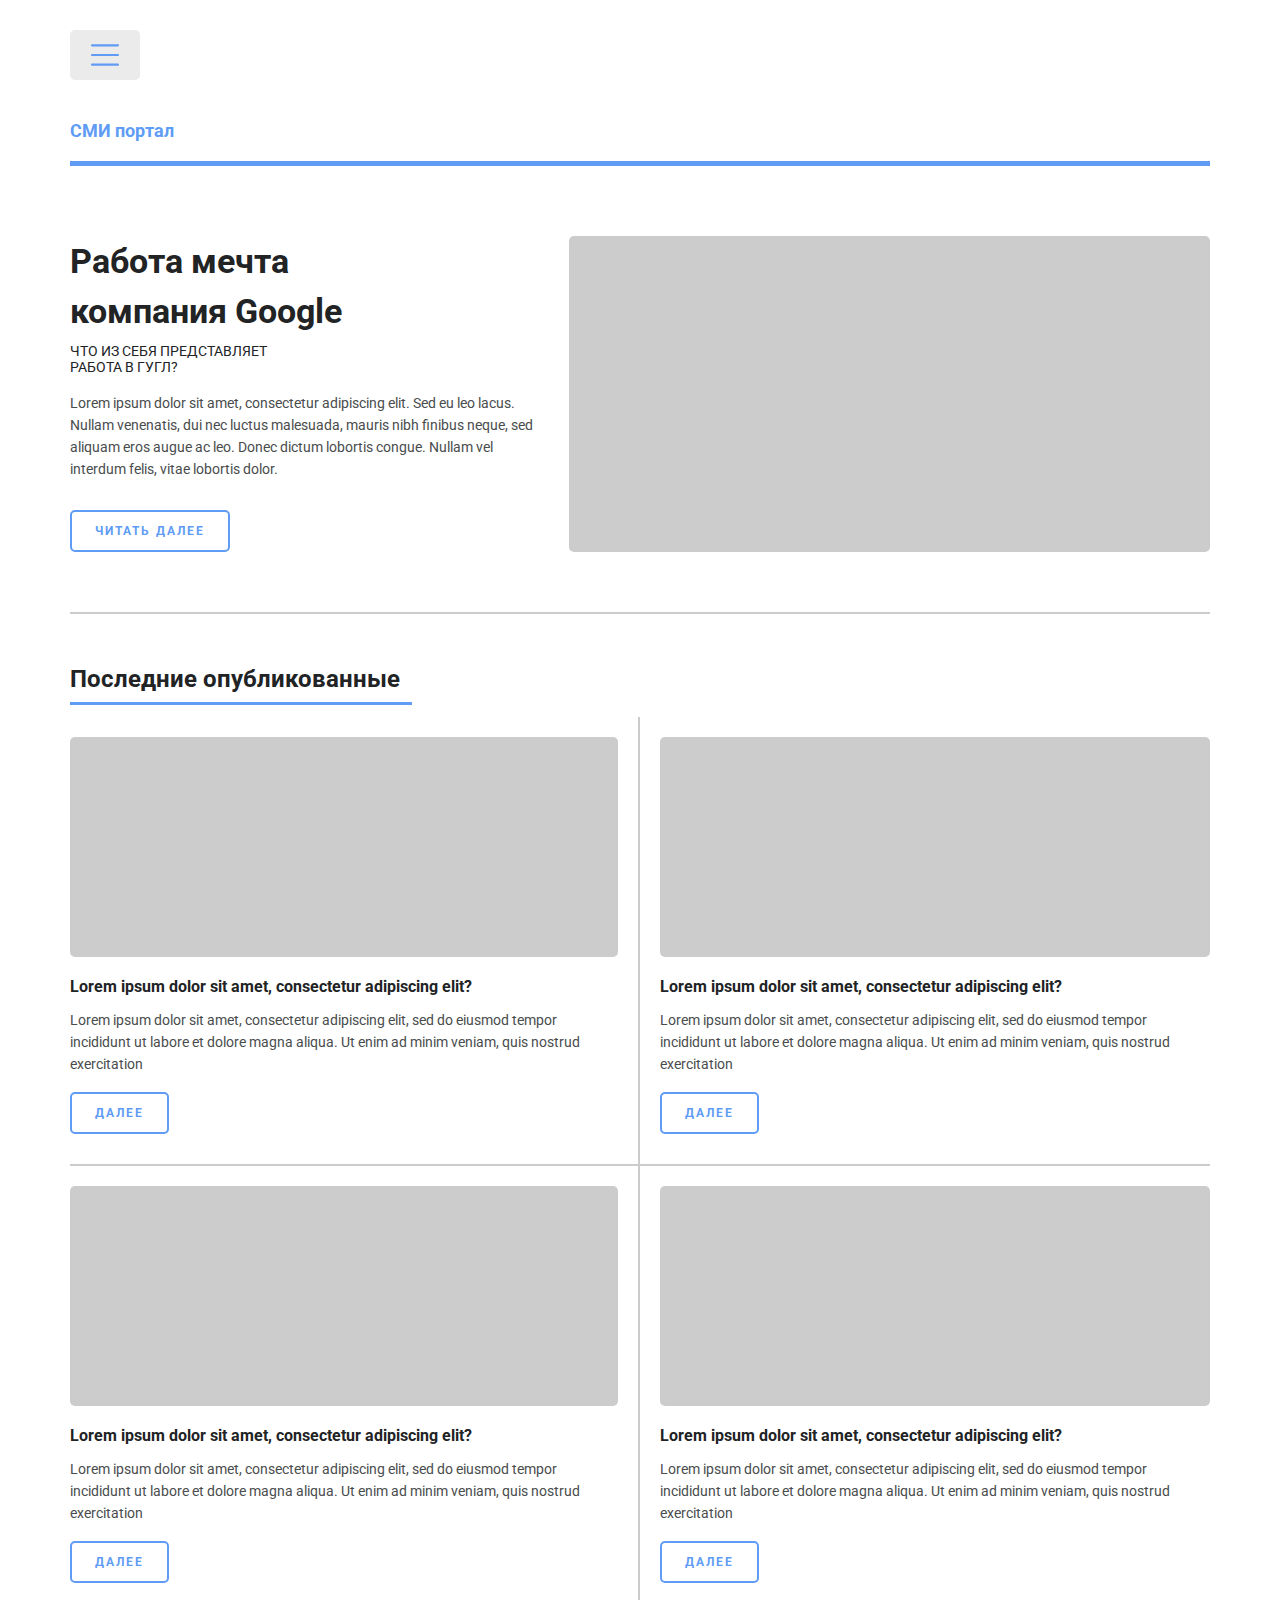
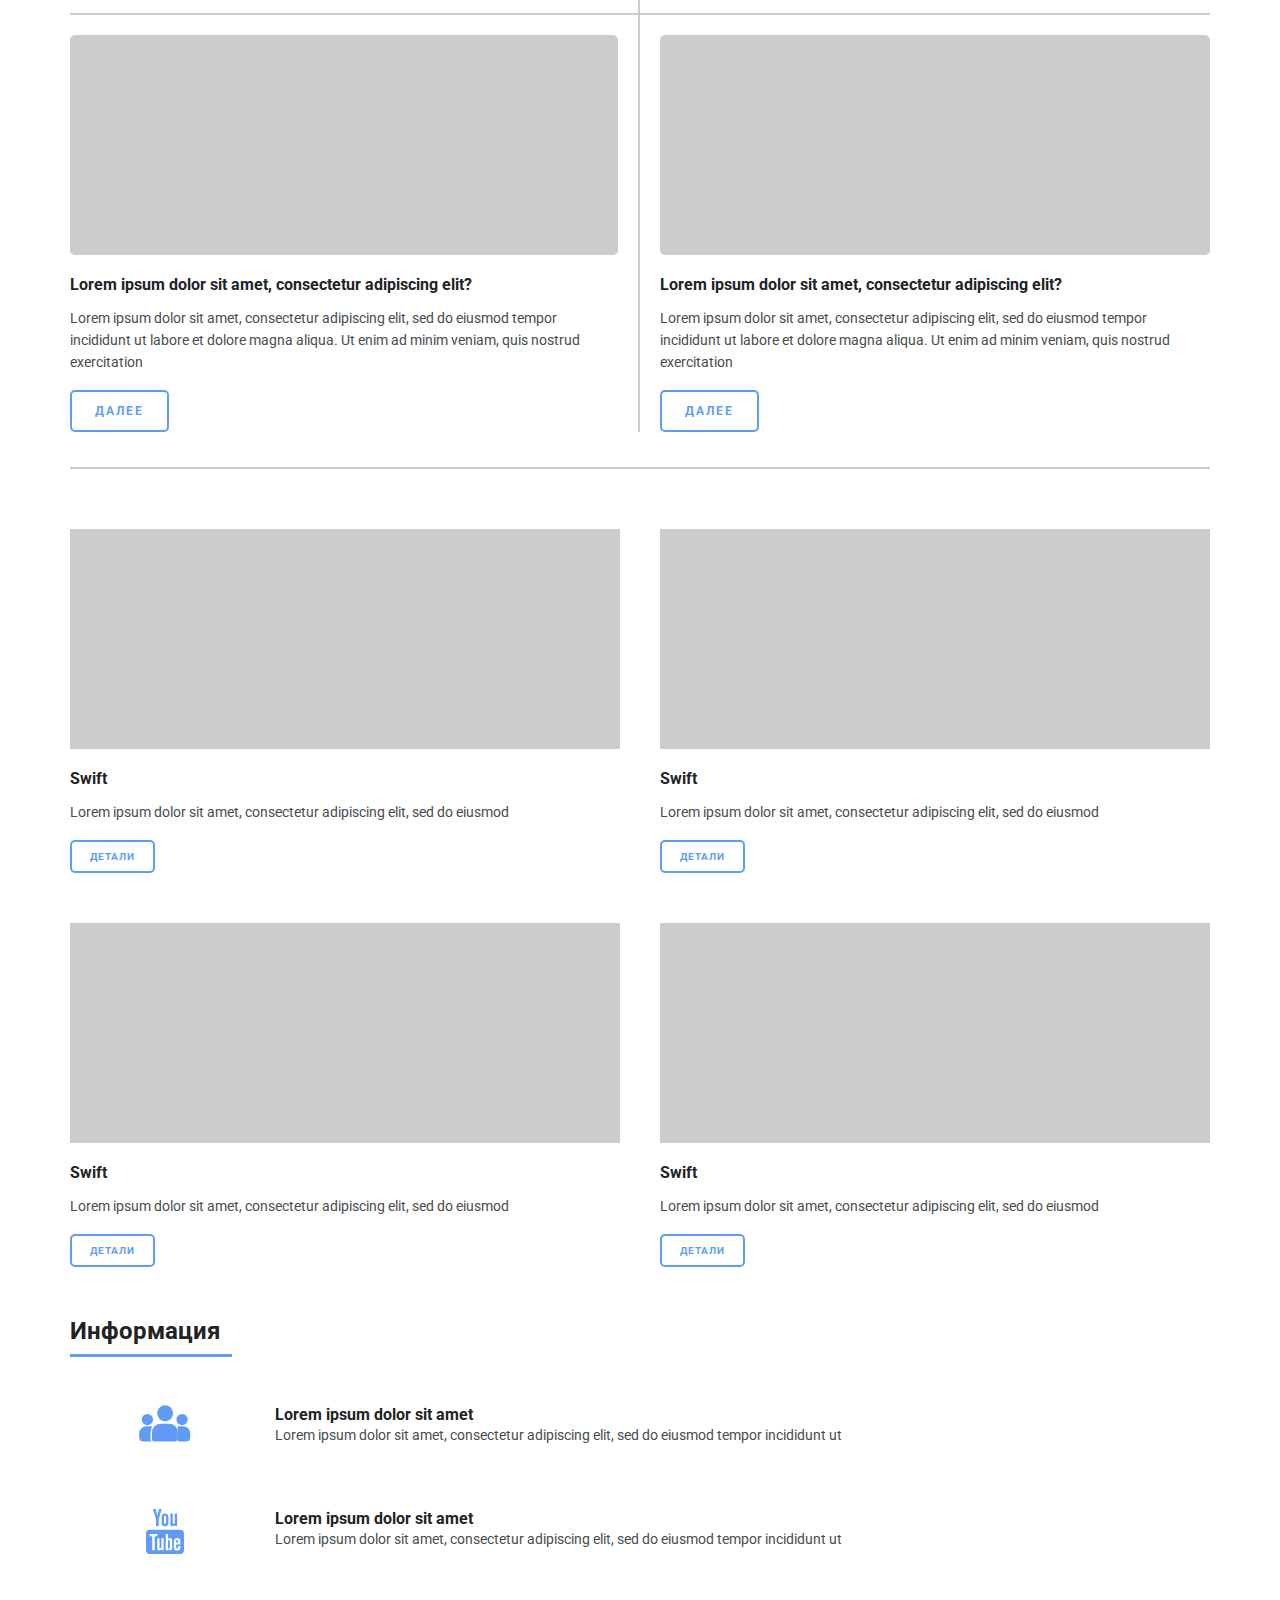
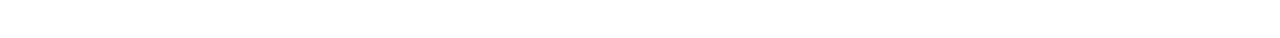
==== public/index.html @ f07238a2 "adaptive, unfilled" ====
<!DOCTYPE html><html lang="ru"><head><meta charset="UTF-8"><meta name="viewport" content="width=device-width, initial-scale=1.0"><meta http-equiv="X-UA-Compatible" content="ie=edge"><link rel="stylesheet" href="style/main.css"><link rel="stylesheet" href="style/bootstrap-grid.min.css"><title>Diplom</title></head><body><div class="container"><div class="row nav"><div class="col p-md-0"><div class="nav-touch"><svg version="1.1" xmlns="http://www.w3.org/2000/svg" viewBox="0 0 226.216 226.216" xmlns:xlink="http://www.w3.org/1999/xlink" enable-background="new 0 0 226.216 226.216" width="28px" height="50px"><g><g><path d="M8.701,43.503h208.814c5.22,0,8.701-3.48,8.701-8.701s-3.48-8.701-8.701-8.701H8.701C3.48,26.102,0,29.582,0,34.802    S3.48,43.503,8.701,43.503z"/><path d="m217.515,104.407h-208.814c-5.22,0-8.701,3.48-8.701,8.701s3.48,8.701 8.701,8.701h208.814c5.22,0 8.701-3.48 8.701-8.701s-3.481-8.701-8.701-8.701z"/><path d="m217.515,182.713h-208.814c-5.22,0-8.701,3.48-8.701,8.701s3.48,8.701 8.701,8.701h208.814c5.22,0 8.701-3.48 8.701-8.701s-3.481-8.701-8.701-8.701z"/></g></g></svg></div></div></div><div class="row smi"><div class="col p-md-0"><div class="smi-portal">СМИ портал</div></div></div><div class="row header"><div class="col-12 col-md-5 p-md-0 order-2 order-md-1"><h1>Работа мечта<br>компания Google</h1><p>ЧТО ИЗ СЕБЯ ПРЕДСТАВЛЯЕТ<br>РАБОТА В ГУГЛ?</p><span>Lorem ipsum dolor sit amet, consectetur adipiscing elit. Sed eu leo lacus. Nullam venenatis, dui nec luctus malesuada, mauris nibh finibus neque, sed aliquam eros augue ac leo. Donec dictum lobortis congue. Nullam vel interdum felis, vitae lobortis dolor.</span><form><input type="button" value="ЧИТАТЬ ДАЛЕЕ"></form></div><div class="col-12 col-md-7 p-md-0 pl-md-4 mb-3 mb-md-0 order-1 order-md-2"><div class="img">    </div></div></div><div class="row title-name last-publish"><div class="col p-md-0"><span>Последние опубликованные</span></div></div><div class="row article-one"><div class="col-12 col-md-6 p-md-0"><div class="block-news"><div class="img">    </div><h3>Lorem ipsum dolor sit amet, consectetur adipiscing elit?</h3><p>Lorem ipsum dolor sit amet, consectetur adipiscing elit, sed do eiusmod tempor incididunt ut labore et dolore magna aliqua. Ut enim ad minim veniam, quis nostrud exercitation</p><form><input type="button" value="ДАЛЕЕ"></form></div><div class="block-news"><div class="img">    </div><h3>Lorem ipsum dolor sit amet, consectetur adipiscing elit?</h3><p>Lorem ipsum dolor sit amet, consectetur adipiscing elit, sed do eiusmod tempor incididunt ut labore et dolore magna aliqua. Ut enim ad minim veniam, quis nostrud exercitation</p><form><input type="button" value="ДАЛЕЕ"></form></div><div class="block-news last-block"><div class="img">    </div><h3>Lorem ipsum dolor sit amet, consectetur adipiscing elit?</h3><p>Lorem ipsum dolor sit amet, consectetur adipiscing elit, sed do eiusmod tempor incididunt ut labore et dolore magna aliqua. Ut enim ad minim veniam, quis nostrud exercitation</p><form><input type="button" value="ДАЛЕЕ"></form></div></div><div class="col-12 col-md-6 p-md-0"><div class="block-news two-colum"><div class="img">    </div><h3>Lorem ipsum dolor sit amet, consectetur adipiscing elit?</h3><p>Lorem ipsum dolor sit amet, consectetur adipiscing elit, sed do eiusmod tempor incididunt ut labore et dolore magna aliqua. Ut enim ad minim veniam, quis nostrud exercitation</p><form><input type="button" value="ДАЛЕЕ"></form></div><div class="block-news two-colum"><div class="img">    </div><h3>Lorem ipsum dolor sit amet, consectetur adipiscing elit?</h3><p>Lorem ipsum dolor sit amet, consectetur adipiscing elit, sed do eiusmod tempor incididunt ut labore et dolore magna aliqua. Ut enim ad minim veniam, quis nostrud exercitation</p><form><input type="button" value="ДАЛЕЕ"></form></div><div class="block-news two-colum last-block"><div class="img">    </div><h3>Lorem ipsum dolor sit amet, consectetur adipiscing elit?</h3><p>Lorem ipsum dolor sit amet, consectetur adipiscing elit, sed do eiusmod tempor incididunt ut labore et dolore magna aliqua. Ut enim ad minim veniam, quis nostrud exercitation</p><form><input type="button" value="ДАЛЕЕ"></form></div></div></div><div class="row article-two"><div class="col-12 col-md-6 p-md-0"><div class="block-bottom-news"><div class="img">    </div><h3>Swift</h3><p>Lorem ipsum dolor sit amet, consectetur adipiscing elit, sed do eiusmod</p><form><input type="button" value="ДЕТАЛИ"></form></div><div class="block-bottom-news"><div class="img">    </div><h3>Swift</h3><p>Lorem ipsum dolor sit amet, consectetur adipiscing elit, sed do eiusmod</p><form><input type="button" value="ДЕТАЛИ"></form></div></div><div class="col-12 col-md-6 p-md-0"><div class="block-bottom-news two-colum"><div class="img">    </div><h3>Swift</h3><p>Lorem ipsum dolor sit amet, consectetur adipiscing elit, sed do eiusmod</p><form><input type="button" value="ДЕТАЛИ"></form></div><div class="block-bottom-news two-colum"><div class="img">    </div><h3>Swift</h3><p>Lorem ipsum dolor sit amet, consectetur adipiscing elit, sed do eiusmod</p><form><input type="button" value="ДЕТАЛИ"></form></div></div></div><div class="row title-name"><div class="col p-md-0"><span>Информация</span></div></div><div class="row footer"><div class="col-12 col-md-2"><div class="img"><svg fill="#609cf5" height="40" viewBox="0 0 35 27" width="100" xmlns="http://www.w3.org/2000/svg"><path d="M5.60001 12.6C7.1464 12.6 8.39999 11.3464 8.39999 9.8C8.39999 8.25361 7.1464 7 5.60001 7C4.05361 7 2.8 8.25361 2.8 9.8C2.8 11.3464 4.05361 12.6 5.60001 12.6Z" stroke="#609cf5" stroke-miterlimit="10" stroke-width="2"/><path d="M8.3 23.6H2.60001C1.70001 23.6 1.10001 22.9 1.10001 22V19.2C1.10001 17 2.8 15.3 5 15.3H8.5" stroke="#609cf5" stroke-miterlimit="10" stroke-width="2"/><path d="M17.6 10C20.0301 10 22 8.03007 22 5.60001C22 3.16996 20.0301 1.20001 17.6 1.20001C15.17 1.20001 13.2 3.16996 13.2 5.60001C13.2 8.03007 15.17 10 17.6 10Z" stroke="#609cf5" stroke-miterlimit="10" stroke-width="2"/><path d="M24.1 25.2H10.7C9.3 25.2 8.2 24.1 8.2 22.7V18.4C8.2 15 11.1 12.2 14.6 12.2H20.3C23.8 12.2 26.7 15 26.7 18.4V22.7C26.6 24.1 25.5 25.2 24.1 25.2Z" stroke="white" stroke-miterlimit="10" stroke-width="1"/><path d="M29 12.6C30.5464 12.6 31.8 11.3464 31.8 9.8C31.8 8.25361 30.5464 7 29 7C27.4536 7 26.2 8.25361 26.2 9.8C26.2 11.3464 27.4536 12.6 29 12.6Z" stroke="#609cf5" stroke-miterlimit="10" stroke-width="2"/><path d="M26.3 23.6H32C32.9 23.6 33.5 22.9 33.5 22V19.2C33.5 17 31.8 15.3 29.6 15.3H26.1" stroke="#609cf5" stroke-miterlimit="10" stroke-width="2"/></svg></div></div><div class="col-12 col-md-10"><h5>Lorem ipsum dolor sit amet</h5><p>Lorem ipsum dolor sit amet, consectetur adipiscing elit, sed do eiusmod tempor incididunt ut</p></div></div><div class="row footer last-contact"><div class="col-12 col-md-2"><div class="img"><svg enable-background="new 0 0 512 512" fill="#609cf5" height="45px" id="Слой_1" version="1.1" viewBox="0 0 512 512" width="100px" xml:space="preserve" xmlns="http://www.w3.org/2000/svg" xmlns:xlink="http://www.w3.org/1999/xlink"><g id="You_tube_2_"><polygon points="154.41,194.722 184.315,194.722 184.315,115.755 219.11,0.009 188.736,0.009 169.566,77.851 148.942,0.009    118.818,0.009 154.41,115.755  "/><path d="M335.933,196.814c8.029,0,19.187-4.219,30.687-17.937v15.843h26.563V51.102h-26.563v108.996   c-3.232,4.094-10.438,10.781-15.607,10.781c-5.671,0-7.077-3.906-7.077-9.688V51.102h-26.546V171.16   C317.387,185.315,321.699,196.814,335.933,196.814z"/><path d="M217.751,158.911c0,25.312,13.155,38.499,38.92,38.499c21.356,0,38.17-14.375,38.17-38.499V88.506   c0-22.468-16.655-38.592-38.17-38.592c-23.392,0-38.92,15.531-38.92,38.592V158.911L217.751,158.911z M245.093,90.881   c0-7.875,3.593-13.718,11.046-13.718c8.141,0,11.64,5.687,11.64,13.718v66.81c0,7.812-3.968,13.562-11.107,13.562   c-7.345,0-11.578-6-11.578-13.562L245.093,90.881L245.093,90.881z"/><path d="M393.961,353.402c-9.373,0-11.296,6.625-11.296,16v13.875h22.345v-13.875C404.992,360.186,403.055,353.402,393.961,353.402   z"/><path d="M295.637,354.246c-1.75,0.906-3.517,2.281-5.219,4.189v85.215c2.063,2.25,4.047,3.844,5.983,4.813   c4.125,2.094,10.14,2.281,12.938-1.406c1.469-1.938,2.201-5.029,2.201-9.438v-70.623c0-4.592-0.904-8.123-2.701-10.498   C305.777,352.436,300.06,351.965,295.637,354.246z"/><path d="M432.631,235.688H79.367c-21.687,0-39.264,17.656-39.264,39.468v197.367c0,21.813,17.578,39.467,39.264,39.467h353.265   c21.688,0,39.265-17.654,39.265-39.467V275.156C471.895,253.344,454.317,235.688,432.631,235.688z M138.911,469.68h-28.483V311.186   H80.977V284.25h87.402v26.936h-29.467V469.68z M240.218,469.68h-25.296v-15.094c-4.656,5.594-9.515,9.814-14.546,12.719   c-13.64,7.844-32.342,7.689-32.342-20.061V332.936h25.28v104.811c0,5.529,1.328,9.25,6.734,9.25c4.937,0,11.796-6.375,14.874-10.25   V332.936h25.296V469.68L240.218,469.68z M337.558,441.338c0,16.967-6.297,30.092-23.124,30.092c-9.266,0-16.969-3.404-24.016-12.25   v10.5H264.89V284.25h25.528v59.717c5.703-7,13.469-12.781,22.498-12.781c18.517,0,24.642,15.75,24.642,34.279V441.338   L337.558,441.338z M431.037,404.494h-48.372v25.813c0,10.25,0.875,19.125,11.046,19.125c10.673,0,11.281-7.219,11.281-19.125v-9.5   h26.045v10.281c0,26.342-11.265,42.279-37.902,42.279c-24.155,0-36.498-17.656-36.498-42.279v-61.404   c0-23.748,15.606-40.217,38.42-40.217c24.265,0,35.98,15.5,35.98,40.217l0,0V404.494L431.037,404.494z"/></g></svg></div></div><div class="col-12 col-md-10"><h5>Lorem ipsum dolor sit amet</h5><p>Lorem ipsum dolor sit amet, consectetur adipiscing elit, sed do eiusmod tempor incididunt ut</p></div></div></div><script src="js/index.js"></script></body></html>
---- public/style/main.css ----
@import url(https://fonts.googleapis.com/css2?family=Roboto:wght@400;700&display=swap);.article-one .block-news form input,.article-two .block-bottom-news form input,.header form input{outline:0;font-size:12px;letter-spacing:2px;color:#609cf5;font-family:Roboto;font-weight:700;padding:12px 23px;border:2px solid #609cf5;background-color:#fff;border-radius:5px;-webkit-transition:all .6s ease;-o-transition:all .6s ease;transition:all .6s ease}.article-one .block-news form input:hover,.article-two .block-bottom-news form input:hover,.header form input:hover{cursor:pointer;background-color:#609cf5;color:#fff}.article-one .block-news,.article-two .block-bottom-news{padding:20px;padding-bottom:30px}.article-one .block-news .img,.article-two .block-bottom-news .img{width:100%;height:220px;background-color:#ccc;margin-bottom:20px}.article-one .block-news h3,.article-two .block-bottom-news h3{font-size:16px;color:#212325;font-family:Roboto;font-weight:700;margin-bottom:13px}.article-one .block-news p,.article-two .block-bottom-news p{font-size:14px;line-height:22px;color:#494c4d;font-family:Roboto;font-weight:400}.article-one .block-news form input,.article-two .block-bottom-news form input{margin-top:17px}*{margin:0;padding:0;font-family:Roboto,sans-serif}body{width:100%;height:100%;overflow-x:hidden}.nav{margin-top:30px}.nav .nav-touch{text-align:center;fill:#609cf5;width:70px;height:50px;background-color:#ebebeb;border-radius:5px}.smi{margin-top:40px}.smi .smi-portal{font-size:18px;color:#609cf5;font-family:Roboto;font-weight:700;padding-bottom:20px;border-bottom:5px solid #609cf5}.header{margin-top:70px;padding-bottom:60px;border-bottom:2px solid #ccc}.header h1{text-align:center;font-size:34px;line-height:50px;color:#212325;font-family:Roboto;font-weight:700;margin-bottom:7px}.header p{text-align:center;font-size:14px;color:#212325;font-family:Roboto;font-weight:400;margin-bottom:17px}.header span{font-size:14px;letter-spacing:0;line-height:22px;color:#494c4d;font-family:Roboto;font-weight:400}.header form input{margin-top:30px}.header .img{width:100%;height:200px;border-radius:5px;background-color:#ccc}.title-name{margin-top:20px}.title-name span{font-size:24px;letter-spacing:0;color:#212325;font-family:Roboto;font-weight:700;padding-right:12px;padding-bottom:9px;border-bottom:3px solid #609cf5}.last-publish{line-height:50px;margin-top:40px}.article-one{margin-top:10px}.article-one .block-news{border-bottom:2px solid #ccc}.article-one .block-news .img{border-radius:5px}.article-two{margin-top:15px;padding-top:40px;border-top:2px solid #ccc}.article-two .block-bottom-news form input{font-size:10px;letter-spacing:1px;color:#609cf5;font-family:Roboto;font-weight:700;padding:9px 18px}.footer{margin-top:60px;text-align:center}.footer h5{font-size:16px;color:#212325;font-family:Roboto;font-weight:700}.footer p{font-size:14px;line-height:22px;color:#494c4d;font-family:Roboto;font-weight:400}.footer.last-contact{margin-bottom:80px}@media (min-width:768px){.header .img{height:100%}.header h1,.header p{text-align:left}.article-one .block-news{padding-left:0;border-right:2px solid #ccc}.article-one .block-news.two-colum{padding-left:20px;padding-right:0;border-right:none}.article-one .block-news.last-block{padding-bottom:0;margin-bottom:20px;border-bottom:none}.article-two .block-bottom-news{padding-left:0}.article-two .block-bottom-news.two-colum{padding-right:0;padding-left:20px}.footer h5,.footer p{text-align:left}}
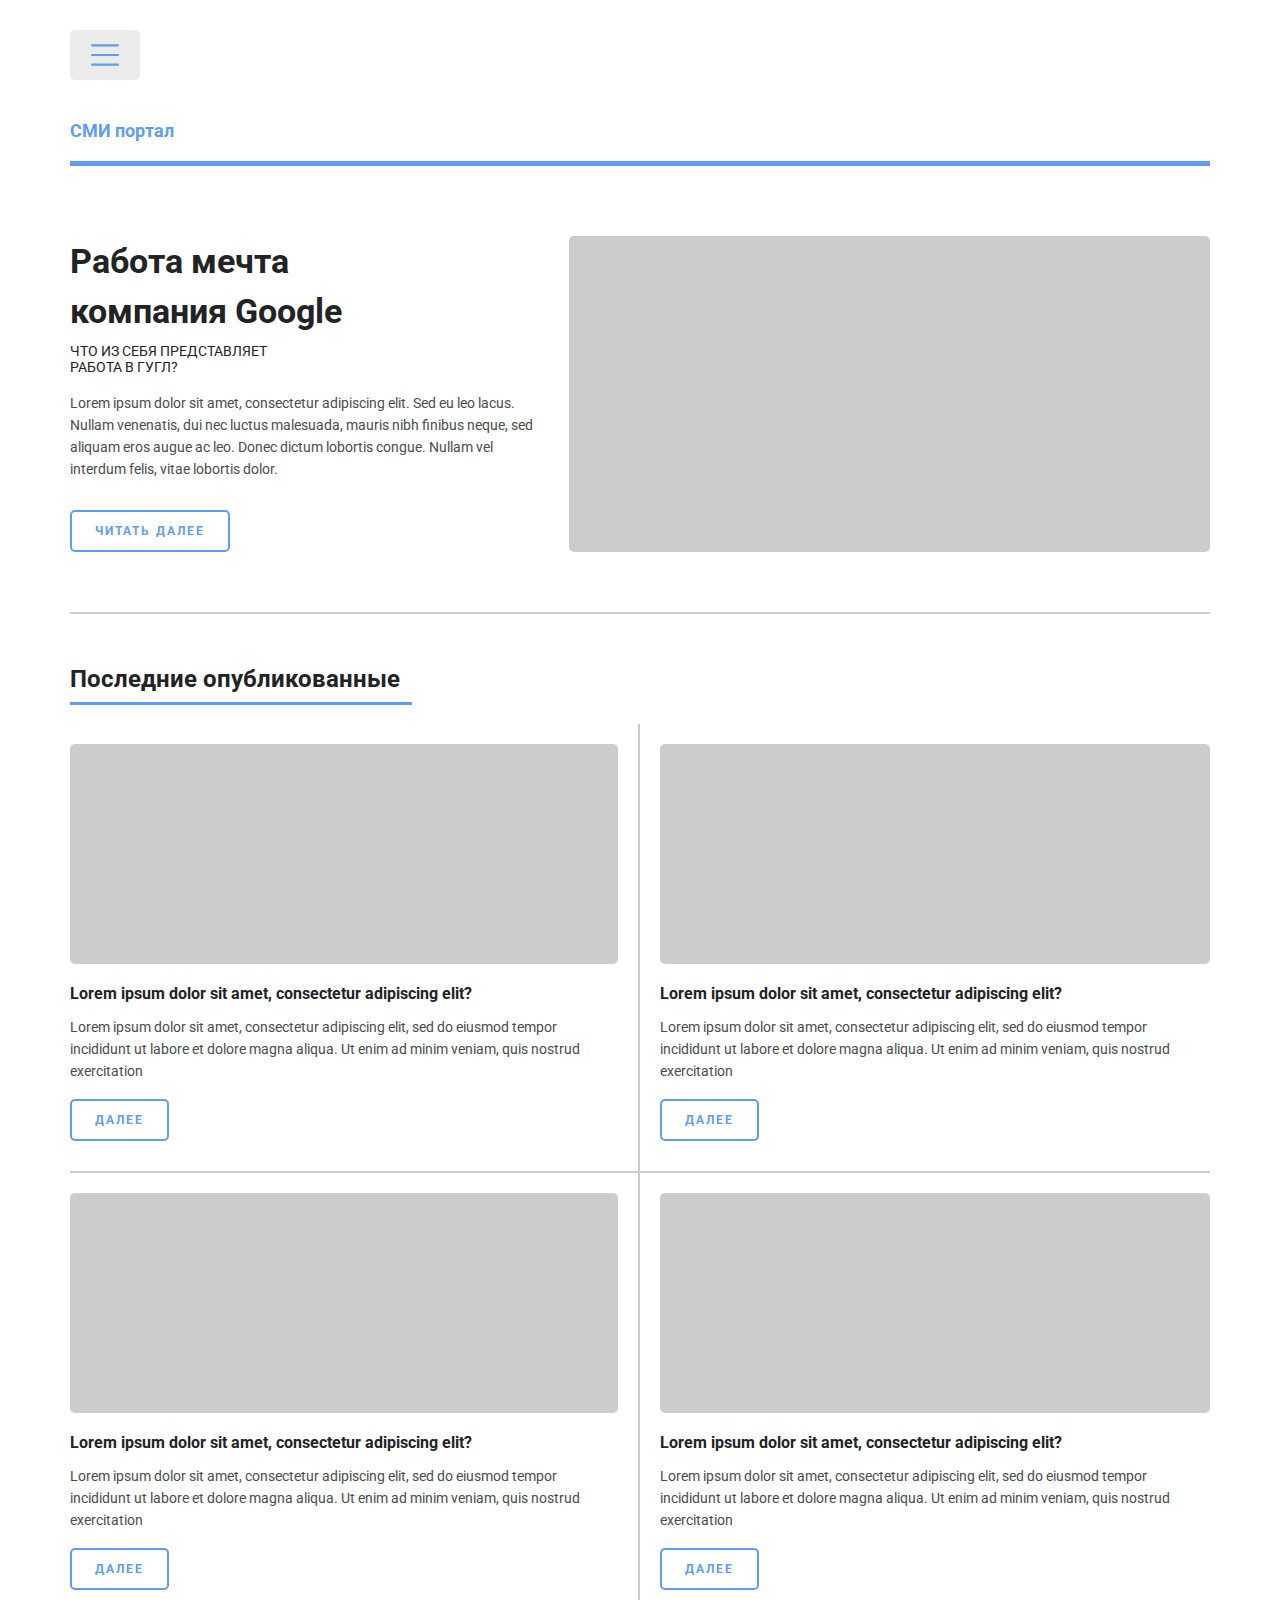
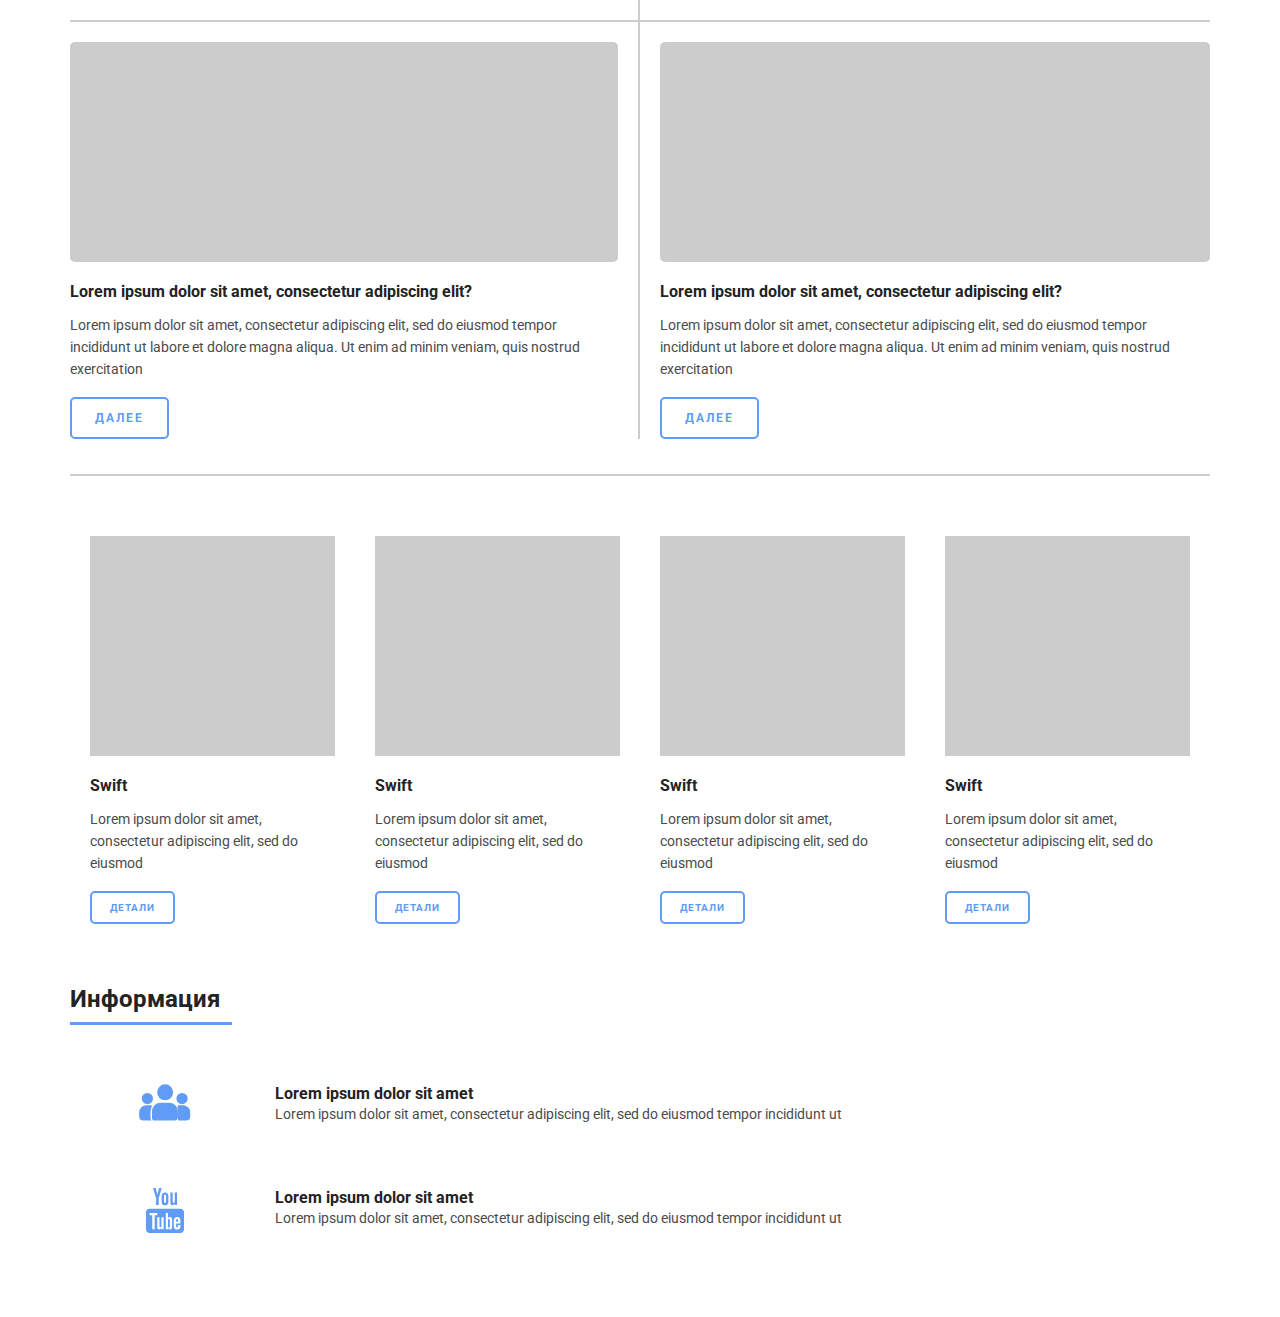
==== commit 93c44a90: "Version 1.0.2" ====
--- a/public/index.html
+++ b/public/index.html
@@ -1 +1 @@
-<!DOCTYPE html><html lang="ru"><head><meta charset="UTF-8"><meta name="viewport" content="width=device-width, initial-scale=1.0"><meta http-equiv="X-UA-Compatible" content="ie=edge"><link rel="stylesheet" href="style/main.css"><link rel="stylesheet" href="style/bootstrap-grid.min.css"><title>Diplom</title></head><body><div class="container"><div class="row nav"><div class="col p-md-0"><div class="nav-touch"><svg version="1.1" xmlns="http://www.w3.org/2000/svg" viewBox="0 0 226.216 226.216" xmlns:xlink="http://www.w3.org/1999/xlink" enable-background="new 0 0 226.216 226.216" width="28px" height="50px"><g><g><path d="M8.701,43.503h208.814c5.22,0,8.701-3.48,8.701-8.701s-3.48-8.701-8.701-8.701H8.701C3.48,26.102,0,29.582,0,34.802    S3.48,43.503,8.701,43.503z"/><path d="m217.515,104.407h-208.814c-5.22,0-8.701,3.48-8.701,8.701s3.48,8.701 8.701,8.701h208.814c5.22,0 8.701-3.48 8.701-8.701s-3.481-8.701-8.701-8.701z"/><path d="m217.515,182.713h-208.814c-5.22,0-8.701,3.48-8.701,8.701s3.48,8.701 8.701,8.701h208.814c5.22,0 8.701-3.48 8.701-8.701s-3.481-8.701-8.701-8.701z"/></g></g></svg></div></div></div><div class="row smi"><div class="col p-md-0"><div class="smi-portal">СМИ портал</div></div></div><div class="row header"><div class="col-12 col-md-5 p-md-0 order-2 order-md-1"><h1>Работа мечта<br>компания Google</h1><p>ЧТО ИЗ СЕБЯ ПРЕДСТАВЛЯЕТ<br>РАБОТА В ГУГЛ?</p><span>Lorem ipsum dolor sit amet, consectetur adipiscing elit. Sed eu leo lacus. Nullam venenatis, dui nec luctus malesuada, mauris nibh finibus neque, sed aliquam eros augue ac leo. Donec dictum lobortis congue. Nullam vel interdum felis, vitae lobortis dolor.</span><form><input type="button" value="ЧИТАТЬ ДАЛЕЕ"></form></div><div class="col-12 col-md-7 p-md-0 pl-md-4 mb-3 mb-md-0 order-1 order-md-2"><div class="img">    </div></div></div><div class="row title-name last-publish"><div class="col p-md-0"><span>Последние опубликованные</span></div></div><div class="row article-one"><div class="col-12 col-md-6 p-md-0"><div class="block-news"><div class="img">    </div><h3>Lorem ipsum dolor sit amet, consectetur adipiscing elit?</h3><p>Lorem ipsum dolor sit amet, consectetur adipiscing elit, sed do eiusmod tempor incididunt ut labore et dolore magna aliqua. Ut enim ad minim veniam, quis nostrud exercitation</p><form><input type="button" value="ДАЛЕЕ"></form></div><div class="block-news"><div class="img">    </div><h3>Lorem ipsum dolor sit amet, consectetur adipiscing elit?</h3><p>Lorem ipsum dolor sit amet, consectetur adipiscing elit, sed do eiusmod tempor incididunt ut labore et dolore magna aliqua. Ut enim ad minim veniam, quis nostrud exercitation</p><form><input type="button" value="ДАЛЕЕ"></form></div><div class="block-news last-block"><div class="img">    </div><h3>Lorem ipsum dolor sit amet, consectetur adipiscing elit?</h3><p>Lorem ipsum dolor sit amet, consectetur adipiscing elit, sed do eiusmod tempor incididunt ut labore et dolore magna aliqua. Ut enim ad minim veniam, quis nostrud exercitation</p><form><input type="button" value="ДАЛЕЕ"></form></div></div><div class="col-12 col-md-6 p-md-0"><div class="block-news two-colum"><div class="img">    </div><h3>Lorem ipsum dolor sit amet, consectetur adipiscing elit?</h3><p>Lorem ipsum dolor sit amet, consectetur adipiscing elit, sed do eiusmod tempor incididunt ut labore et dolore magna aliqua. Ut enim ad minim veniam, quis nostrud exercitation</p><form><input type="button" value="ДАЛЕЕ"></form></div><div class="block-news two-colum"><div class="img">    </div><h3>Lorem ipsum dolor sit amet, consectetur adipiscing elit?</h3><p>Lorem ipsum dolor sit amet, consectetur adipiscing elit, sed do eiusmod tempor incididunt ut labore et dolore magna aliqua. Ut enim ad minim veniam, quis nostrud exercitation</p><form><input type="button" value="ДАЛЕЕ"></form></div><div class="block-news two-colum last-block"><div class="img">    </div><h3>Lorem ipsum dolor sit amet, consectetur adipiscing elit?</h3><p>Lorem ipsum dolor sit amet, consectetur adipiscing elit, sed do eiusmod tempor incididunt ut labore et dolore magna aliqua. Ut enim ad minim veniam, quis nostrud exercitation</p><form><input type="button" value="ДАЛЕЕ"></form></div></div></div><div class="row article-two"><div class="col-12 col-md-6 p-md-0"><div class="block-bottom-news"><div class="img">    </div><h3>Swift</h3><p>Lorem ipsum dolor sit amet, consectetur adipiscing elit, sed do eiusmod</p><form><input type="button" value="ДЕТАЛИ"></form></div><div class="block-bottom-news"><div class="img">    </div><h3>Swift</h3><p>Lorem ipsum dolor sit amet, consectetur adipiscing elit, sed do eiusmod</p><form><input type="button" value="ДЕТАЛИ"></form></div></div><div class="col-12 col-md-6 p-md-0"><div class="block-bottom-news two-colum"><div class="img">    </div><h3>Swift</h3><p>Lorem ipsum dolor sit amet, consectetur adipiscing elit, sed do eiusmod</p><form><input type="button" value="ДЕТАЛИ"></form></div><div class="block-bottom-news two-colum"><div class="img">    </div><h3>Swift</h3><p>Lorem ipsum dolor sit amet, consectetur adipiscing elit, sed do eiusmod</p><form><input type="button" value="ДЕТАЛИ"></form></div></div></div><div class="row title-name"><div class="col p-md-0"><span>Информация</span></div></div><div class="row footer"><div class="col-12 col-md-2"><div class="img"><svg fill="#609cf5" height="40" viewBox="0 0 35 27" width="100" xmlns="http://www.w3.org/2000/svg"><path d="M5.60001 12.6C7.1464 12.6 8.39999 11.3464 8.39999 9.8C8.39999 8.25361 7.1464 7 5.60001 7C4.05361 7 2.8 8.25361 2.8 9.8C2.8 11.3464 4.05361 12.6 5.60001 12.6Z" stroke="#609cf5" stroke-miterlimit="10" stroke-width="2"/><path d="M8.3 23.6H2.60001C1.70001 23.6 1.10001 22.9 1.10001 22V19.2C1.10001 17 2.8 15.3 5 15.3H8.5" stroke="#609cf5" stroke-miterlimit="10" stroke-width="2"/><path d="M17.6 10C20.0301 10 22 8.03007 22 5.60001C22 3.16996 20.0301 1.20001 17.6 1.20001C15.17 1.20001 13.2 3.16996 13.2 5.60001C13.2 8.03007 15.17 10 17.6 10Z" stroke="#609cf5" stroke-miterlimit="10" stroke-width="2"/><path d="M24.1 25.2H10.7C9.3 25.2 8.2 24.1 8.2 22.7V18.4C8.2 15 11.1 12.2 14.6 12.2H20.3C23.8 12.2 26.7 15 26.7 18.4V22.7C26.6 24.1 25.5 25.2 24.1 25.2Z" stroke="white" stroke-miterlimit="10" stroke-width="1"/><path d="M29 12.6C30.5464 12.6 31.8 11.3464 31.8 9.8C31.8 8.25361 30.5464 7 29 7C27.4536 7 26.2 8.25361 26.2 9.8C26.2 11.3464 27.4536 12.6 29 12.6Z" stroke="#609cf5" stroke-miterlimit="10" stroke-width="2"/><path d="M26.3 23.6H32C32.9 23.6 33.5 22.9 33.5 22V19.2C33.5 17 31.8 15.3 29.6 15.3H26.1" stroke="#609cf5" stroke-miterlimit="10" stroke-width="2"/></svg></div></div><div class="col-12 col-md-10"><h5>Lorem ipsum dolor sit amet</h5><p>Lorem ipsum dolor sit amet, consectetur adipiscing elit, sed do eiusmod tempor incididunt ut</p></div></div><div class="row footer last-contact"><div class="col-12 col-md-2"><div class="img"><svg enable-background="new 0 0 512 512" fill="#609cf5" height="45px" id="Слой_1" version="1.1" viewBox="0 0 512 512" width="100px" xml:space="preserve" xmlns="http://www.w3.org/2000/svg" xmlns:xlink="http://www.w3.org/1999/xlink"><g id="You_tube_2_"><polygon points="154.41,194.722 184.315,194.722 184.315,115.755 219.11,0.009 188.736,0.009 169.566,77.851 148.942,0.009    118.818,0.009 154.41,115.755  "/><path d="M335.933,196.814c8.029,0,19.187-4.219,30.687-17.937v15.843h26.563V51.102h-26.563v108.996   c-3.232,4.094-10.438,10.781-15.607,10.781c-5.671,0-7.077-3.906-7.077-9.688V51.102h-26.546V171.16   C317.387,185.315,321.699,196.814,335.933,196.814z"/><path d="M217.751,158.911c0,25.312,13.155,38.499,38.92,38.499c21.356,0,38.17-14.375,38.17-38.499V88.506   c0-22.468-16.655-38.592-38.17-38.592c-23.392,0-38.92,15.531-38.92,38.592V158.911L217.751,158.911z M245.093,90.881   c0-7.875,3.593-13.718,11.046-13.718c8.141,0,11.64,5.687,11.64,13.718v66.81c0,7.812-3.968,13.562-11.107,13.562   c-7.345,0-11.578-6-11.578-13.562L245.093,90.881L245.093,90.881z"/><path d="M393.961,353.402c-9.373,0-11.296,6.625-11.296,16v13.875h22.345v-13.875C404.992,360.186,403.055,353.402,393.961,353.402   z"/><path d="M295.637,354.246c-1.75,0.906-3.517,2.281-5.219,4.189v85.215c2.063,2.25,4.047,3.844,5.983,4.813   c4.125,2.094,10.14,2.281,12.938-1.406c1.469-1.938,2.201-5.029,2.201-9.438v-70.623c0-4.592-0.904-8.123-2.701-10.498   C305.777,352.436,300.06,351.965,295.637,354.246z"/><path d="M432.631,235.688H79.367c-21.687,0-39.264,17.656-39.264,39.468v197.367c0,21.813,17.578,39.467,39.264,39.467h353.265   c21.688,0,39.265-17.654,39.265-39.467V275.156C471.895,253.344,454.317,235.688,432.631,235.688z M138.911,469.68h-28.483V311.186   H80.977V284.25h87.402v26.936h-29.467V469.68z M240.218,469.68h-25.296v-15.094c-4.656,5.594-9.515,9.814-14.546,12.719   c-13.64,7.844-32.342,7.689-32.342-20.061V332.936h25.28v104.811c0,5.529,1.328,9.25,6.734,9.25c4.937,0,11.796-6.375,14.874-10.25   V332.936h25.296V469.68L240.218,469.68z M337.558,441.338c0,16.967-6.297,30.092-23.124,30.092c-9.266,0-16.969-3.404-24.016-12.25   v10.5H264.89V284.25h25.528v59.717c5.703-7,13.469-12.781,22.498-12.781c18.517,0,24.642,15.75,24.642,34.279V441.338   L337.558,441.338z M431.037,404.494h-48.372v25.813c0,10.25,0.875,19.125,11.046,19.125c10.673,0,11.281-7.219,11.281-19.125v-9.5   h26.045v10.281c0,26.342-11.265,42.279-37.902,42.279c-24.155,0-36.498-17.656-36.498-42.279v-61.404   c0-23.748,15.606-40.217,38.42-40.217c24.265,0,35.98,15.5,35.98,40.217l0,0V404.494L431.037,404.494z"/></g></svg></div></div><div class="col-12 col-md-10"><h5>Lorem ipsum dolor sit amet</h5><p>Lorem ipsum dolor sit amet, consectetur adipiscing elit, sed do eiusmod tempor incididunt ut</p></div></div></div><script src="js/index.js"></script></body></html>+<!DOCTYPE html><html lang="ru"><head><meta charset="UTF-8"><meta name="viewport" content="width=device-width, initial-scale=1.0"><meta http-equiv="X-UA-Compatible" content="ie=edge"><link rel="stylesheet" href="style/bootstrap-grid.min.css"><link rel="stylesheet" href="style/main.css"><title>Diplom</title></head><body><div class="menu-bar"><div class="search"><form><input type="text" placeholder="Поиск"></form></div><div class="menu"><h5>Меню</h5><p><a href="#">Главная</a></p><p><a href="#">Про нас</a></p><p><a href="#">Контакты</a></p></div><div class="info"><div class="info-block"><div class="img">    </div><p>Lorem ipsum dolor sit amet, consectetur adipisicing elit.</p></div><div class="info-block"><div class="img">    </div><p>Lorem ipsum dolor sit amet, consectetur adipisicing elit.</p></div><form><input type="button" value="ДАЛЕЕ"></form></div><div class="help"><h5>Помощь</h5><p>Lorem ipsum dolor sit amet, consectetur adipiscing elit. Sed eu leo lacus. Nullam venenatis, dui nec luctus malesuada, mauris nibh finibus neque, sed aliquam eros augue ac leo.</p><div class="email"><div class="img">    </div><p>test@itproger.com</p></div><div class="phone"><div class="img">    </div><p>00 (000) 000 - 000</p></div><div class="home"><div class="img">    </div><p>test@itproger.com</p></div></div></div><div class="container"><div class="row nav"><div class="col p-md-0"><div class="nav-touch"><svg version="1.1" xmlns="http://www.w3.org/2000/svg" viewBox="0 0 226.216 226.216" xmlns:xlink="http://www.w3.org/1999/xlink" enable-background="new 0 0 226.216 226.216" width="28px" height="50px"><g><g><path d="M8.701,43.503h208.814c5.22,0,8.701-3.48,8.701-8.701s-3.48-8.701-8.701-8.701H8.701C3.48,26.102,0,29.582,0,34.802    S3.48,43.503,8.701,43.503z"/><path d="m217.515,104.407h-208.814c-5.22,0-8.701,3.48-8.701,8.701s3.48,8.701 8.701,8.701h208.814c5.22,0 8.701-3.48 8.701-8.701s-3.481-8.701-8.701-8.701z"/><path d="m217.515,182.713h-208.814c-5.22,0-8.701,3.48-8.701,8.701s3.48,8.701 8.701,8.701h208.814c5.22,0 8.701-3.48 8.701-8.701s-3.481-8.701-8.701-8.701z"/></g></g></svg></div></div></div><div class="row smi"><div class="col p-md-0"><div class="smi-portal">СМИ портал</div></div></div><div class="row header"><div class="col-12 col-md-5 p-md-0 order-2 order-md-1"><h1>Работа мечта<br>компания Google</h1><p>ЧТО ИЗ СЕБЯ ПРЕДСТАВЛЯЕТ<br>РАБОТА В ГУГЛ?</p><span>Lorem ipsum dolor sit amet, consectetur adipiscing elit. Sed eu leo lacus. Nullam venenatis, dui nec luctus malesuada, mauris nibh finibus neque, sed aliquam eros augue ac leo. Donec dictum lobortis congue. Nullam vel interdum felis, vitae lobortis dolor.</span><form><input type="button" value="ЧИТАТЬ ДАЛЕЕ"></form></div><div class="col-12 col-md-7 p-md-0 pl-md-4 mb-3 mb-md-0 order-1 order-md-2"><div class="img">    </div></div></div><div class="row title-name last-publish"><div class="col p-md-0"><span>Последние опубликованные</span></div></div><div class="row article-one"><div class="col-12 col-md-6 p-md-0"><div class="block-news"><div class="img">    </div><h3>Lorem ipsum dolor sit amet, consectetur adipiscing elit?</h3><p>Lorem ipsum dolor sit amet, consectetur adipiscing elit, sed do eiusmod tempor incididunt ut labore et dolore magna aliqua. Ut enim ad minim veniam, quis nostrud exercitation</p><form><input type="button" value="ДАЛЕЕ"></form></div><div class="block-news"><div class="img">    </div><h3>Lorem ipsum dolor sit amet, consectetur adipiscing elit?</h3><p>Lorem ipsum dolor sit amet, consectetur adipiscing elit, sed do eiusmod tempor incididunt ut labore et dolore magna aliqua. Ut enim ad minim veniam, quis nostrud exercitation</p><form><input type="button" value="ДАЛЕЕ"></form></div><div class="block-news last-block"><div class="img">    </div><h3>Lorem ipsum dolor sit amet, consectetur adipiscing elit?</h3><p>Lorem ipsum dolor sit amet, consectetur adipiscing elit, sed do eiusmod tempor incididunt ut labore et dolore magna aliqua. Ut enim ad minim veniam, quis nostrud exercitation</p><form><input type="button" value="ДАЛЕЕ"></form></div></div><div class="col-12 col-md-6 p-md-0"><div class="block-news two-colum"><div class="img">    </div><h3>Lorem ipsum dolor sit amet, consectetur adipiscing elit?</h3><p>Lorem ipsum dolor sit amet, consectetur adipiscing elit, sed do eiusmod tempor incididunt ut labore et dolore magna aliqua. Ut enim ad minim veniam, quis nostrud exercitation</p><form><input type="button" value="ДАЛЕЕ"></form></div><div class="block-news two-colum"><div class="img">    </div><h3>Lorem ipsum dolor sit amet, consectetur adipiscing elit?</h3><p>Lorem ipsum dolor sit amet, consectetur adipiscing elit, sed do eiusmod tempor incididunt ut labore et dolore magna aliqua. Ut enim ad minim veniam, quis nostrud exercitation</p><form><input type="button" value="ДАЛЕЕ"></form></div><div class="block-news two-colum last-block"><div class="img">    </div><h3>Lorem ipsum dolor sit amet, consectetur adipiscing elit?</h3><p>Lorem ipsum dolor sit amet, consectetur adipiscing elit, sed do eiusmod tempor incididunt ut labore et dolore magna aliqua. Ut enim ad minim veniam, quis nostrud exercitation</p><form><input type="button" value="ДАЛЕЕ"></form></div></div></div><div class="row article-two"><div class="col-12 col-md-6 col-xl-3 p-md-0"><div class="block-bottom-news"><div class="img">    </div><h3>Swift</h3><p>Lorem ipsum dolor sit amet, consectetur adipiscing elit, sed do eiusmod</p><form><input type="button" value="ДЕТАЛИ"></form></div></div><div class="col-12 col-md-6 col-xl-3 p-md-0"><div class="block-bottom-news two-colum"><div class="img">    </div><h3>Swift</h3><p>Lorem ipsum dolor sit amet, consectetur adipiscing elit, sed do eiusmod</p><form><input type="button" value="ДЕТАЛИ"></form></div></div><div class="col-12 col-md-6 col-xl-3 p-md-0"><div class="block-bottom-news"><div class="img">    </div><h3>Swift</h3><p>Lorem ipsum dolor sit amet, consectetur adipiscing elit, sed do eiusmod</p><form><input type="button" value="ДЕТАЛИ"></form></div></div><div class="col-12 col-md-6 col-xl-3 p-md-0"><div class="block-bottom-news two-colum"><div class="img">    </div><h3>Swift</h3><p>Lorem ipsum dolor sit amet, consectetur adipiscing elit, sed do eiusmod</p><form><input type="button" value="ДЕТАЛИ"></form></div></div></div><div class="row title-name"><div class="col p-md-0"><span>Информация</span></div></div><div class="row footer"><div class="col-12 col-md-2"><div class="img"><svg fill="#609cf5" height="40" viewBox="0 0 35 27" width="100" xmlns="http://www.w3.org/2000/svg"><path d="M5.60001 12.6C7.1464 12.6 8.39999 11.3464 8.39999 9.8C8.39999 8.25361 7.1464 7 5.60001 7C4.05361 7 2.8 8.25361 2.8 9.8C2.8 11.3464 4.05361 12.6 5.60001 12.6Z" stroke="#609cf5" stroke-miterlimit="10" stroke-width="2"/><path d="M8.3 23.6H2.60001C1.70001 23.6 1.10001 22.9 1.10001 22V19.2C1.10001 17 2.8 15.3 5 15.3H8.5" stroke="#609cf5" stroke-miterlimit="10" stroke-width="2"/><path d="M17.6 10C20.0301 10 22 8.03007 22 5.60001C22 3.16996 20.0301 1.20001 17.6 1.20001C15.17 1.20001 13.2 3.16996 13.2 5.60001C13.2 8.03007 15.17 10 17.6 10Z" stroke="#609cf5" stroke-miterlimit="10" stroke-width="2"/><path d="M24.1 25.2H10.7C9.3 25.2 8.2 24.1 8.2 22.7V18.4C8.2 15 11.1 12.2 14.6 12.2H20.3C23.8 12.2 26.7 15 26.7 18.4V22.7C26.6 24.1 25.5 25.2 24.1 25.2Z" stroke="white" stroke-miterlimit="10" stroke-width="1"/><path d="M29 12.6C30.5464 12.6 31.8 11.3464 31.8 9.8C31.8 8.25361 30.5464 7 29 7C27.4536 7 26.2 8.25361 26.2 9.8C26.2 11.3464 27.4536 12.6 29 12.6Z" stroke="#609cf5" stroke-miterlimit="10" stroke-width="2"/><path d="M26.3 23.6H32C32.9 23.6 33.5 22.9 33.5 22V19.2C33.5 17 31.8 15.3 29.6 15.3H26.1" stroke="#609cf5" stroke-miterlimit="10" stroke-width="2"/></svg></div></div><div class="col-12 col-md-10"><h5>Lorem ipsum dolor sit amet</h5><p>Lorem ipsum dolor sit amet, consectetur adipiscing elit, sed do eiusmod tempor incididunt ut</p></div></div><div class="row footer last-contact"><div class="col-12 col-md-2"><div class="img"><svg enable-background="new 0 0 512 512" fill="#609cf5" height="45px" id="Слой_1" version="1.1" viewBox="0 0 512 512" width="100px" xml:space="preserve" xmlns="http://www.w3.org/2000/svg" xmlns:xlink="http://www.w3.org/1999/xlink"><g id="You_tube_2_"><polygon points="154.41,194.722 184.315,194.722 184.315,115.755 219.11,0.009 188.736,0.009 169.566,77.851 148.942,0.009    118.818,0.009 154.41,115.755  "/><path d="M335.933,196.814c8.029,0,19.187-4.219,30.687-17.937v15.843h26.563V51.102h-26.563v108.996   c-3.232,4.094-10.438,10.781-15.607,10.781c-5.671,0-7.077-3.906-7.077-9.688V51.102h-26.546V171.16   C317.387,185.315,321.699,196.814,335.933,196.814z"/><path d="M217.751,158.911c0,25.312,13.155,38.499,38.92,38.499c21.356,0,38.17-14.375,38.17-38.499V88.506   c0-22.468-16.655-38.592-38.17-38.592c-23.392,0-38.92,15.531-38.92,38.592V158.911L217.751,158.911z M245.093,90.881   c0-7.875,3.593-13.718,11.046-13.718c8.141,0,11.64,5.687,11.64,13.718v66.81c0,7.812-3.968,13.562-11.107,13.562   c-7.345,0-11.578-6-11.578-13.562L245.093,90.881L245.093,90.881z"/><path d="M393.961,353.402c-9.373,0-11.296,6.625-11.296,16v13.875h22.345v-13.875C404.992,360.186,403.055,353.402,393.961,353.402   z"/><path d="M295.637,354.246c-1.75,0.906-3.517,2.281-5.219,4.189v85.215c2.063,2.25,4.047,3.844,5.983,4.813   c4.125,2.094,10.14,2.281,12.938-1.406c1.469-1.938,2.201-5.029,2.201-9.438v-70.623c0-4.592-0.904-8.123-2.701-10.498   C305.777,352.436,300.06,351.965,295.637,354.246z"/><path d="M432.631,235.688H79.367c-21.687,0-39.264,17.656-39.264,39.468v197.367c0,21.813,17.578,39.467,39.264,39.467h353.265   c21.688,0,39.265-17.654,39.265-39.467V275.156C471.895,253.344,454.317,235.688,432.631,235.688z M138.911,469.68h-28.483V311.186   H80.977V284.25h87.402v26.936h-29.467V469.68z M240.218,469.68h-25.296v-15.094c-4.656,5.594-9.515,9.814-14.546,12.719   c-13.64,7.844-32.342,7.689-32.342-20.061V332.936h25.28v104.811c0,5.529,1.328,9.25,6.734,9.25c4.937,0,11.796-6.375,14.874-10.25   V332.936h25.296V469.68L240.218,469.68z M337.558,441.338c0,16.967-6.297,30.092-23.124,30.092c-9.266,0-16.969-3.404-24.016-12.25   v10.5H264.89V284.25h25.528v59.717c5.703-7,13.469-12.781,22.498-12.781c18.517,0,24.642,15.75,24.642,34.279V441.338   L337.558,441.338z M431.037,404.494h-48.372v25.813c0,10.25,0.875,19.125,11.046,19.125c10.673,0,11.281-7.219,11.281-19.125v-9.5   h26.045v10.281c0,26.342-11.265,42.279-37.902,42.279c-24.155,0-36.498-17.656-36.498-42.279v-61.404   c0-23.748,15.606-40.217,38.42-40.217c24.265,0,35.98,15.5,35.98,40.217l0,0V404.494L431.037,404.494z"/></g></svg></div></div><div class="col-12 col-md-10"><h5>Lorem ipsum dolor sit amet</h5><p>Lorem ipsum dolor sit amet, consectetur adipiscing elit, sed do eiusmod tempor incididunt ut</p></div></div></div><script src="js/index.js"></script></body></html>--- a/public/style/main.css
+++ b/public/style/main.css
@@ -1 +1 @@
-@import url(https://fonts.googleapis.com/css2?family=Roboto:wght@400;700&display=swap);.article-one .block-news form input,.article-two .block-bottom-news form input,.header form input{outline:0;font-size:12px;letter-spacing:2px;color:#609cf5;font-family:Roboto;font-weight:700;padding:12px 23px;border:2px solid #609cf5;background-color:#fff;border-radius:5px;-webkit-transition:all .6s ease;-o-transition:all .6s ease;transition:all .6s ease}.article-one .block-news form input:hover,.article-two .block-bottom-news form input:hover,.header form input:hover{cursor:pointer;background-color:#609cf5;color:#fff}.article-one .block-news,.article-two .block-bottom-news{padding:20px;padding-bottom:30px}.article-one .block-news .img,.article-two .block-bottom-news .img{width:100%;height:220px;background-color:#ccc;margin-bottom:20px}.article-one .block-news h3,.article-two .block-bottom-news h3{font-size:16px;color:#212325;font-family:Roboto;font-weight:700;margin-bottom:13px}.article-one .block-news p,.article-two .block-bottom-news p{font-size:14px;line-height:22px;color:#494c4d;font-family:Roboto;font-weight:400}.article-one .block-news form input,.article-two .block-bottom-news form input{margin-top:17px}*{margin:0;padding:0;font-family:Roboto,sans-serif}body{width:100%;height:100%;overflow-x:hidden}.nav{margin-top:30px}.nav .nav-touch{text-align:center;fill:#609cf5;width:70px;height:50px;background-color:#ebebeb;border-radius:5px}.smi{margin-top:40px}.smi .smi-portal{font-size:18px;color:#609cf5;font-family:Roboto;font-weight:700;padding-bottom:20px;border-bottom:5px solid #609cf5}.header{margin-top:70px;padding-bottom:60px;border-bottom:2px solid #ccc}.header h1{text-align:center;font-size:34px;line-height:50px;color:#212325;font-family:Roboto;font-weight:700;margin-bottom:7px}.header p{text-align:center;font-size:14px;color:#212325;font-family:Roboto;font-weight:400;margin-bottom:17px}.header span{font-size:14px;letter-spacing:0;line-height:22px;color:#494c4d;font-family:Roboto;font-weight:400}.header form input{margin-top:30px}.header .img{width:100%;height:200px;border-radius:5px;background-color:#ccc}.title-name{margin-top:20px}.title-name span{font-size:24px;letter-spacing:0;color:#212325;font-family:Roboto;font-weight:700;padding-right:12px;padding-bottom:9px;border-bottom:3px solid #609cf5}.last-publish{line-height:50px;margin-top:40px}.article-one{margin-top:10px}.article-one .block-news{border-bottom:2px solid #ccc}.article-one .block-news .img{border-radius:5px}.article-two{margin-top:15px;padding-top:40px;border-top:2px solid #ccc}.article-two .block-bottom-news form input{font-size:10px;letter-spacing:1px;color:#609cf5;font-family:Roboto;font-weight:700;padding:9px 18px}.footer{margin-top:60px;text-align:center}.footer h5{font-size:16px;color:#212325;font-family:Roboto;font-weight:700}.footer p{font-size:14px;line-height:22px;color:#494c4d;font-family:Roboto;font-weight:400}.footer.last-contact{margin-bottom:80px}@media (min-width:768px){.header .img{height:100%}.header h1,.header p{text-align:left}.article-one .block-news{padding-left:0;border-right:2px solid #ccc}.article-one .block-news.two-colum{padding-left:20px;padding-right:0;border-right:none}.article-one .block-news.last-block{padding-bottom:0;margin-bottom:20px;border-bottom:none}.article-two .block-bottom-news{padding-left:0}.article-two .block-bottom-news.two-colum{padding-right:0;padding-left:20px}.footer h5,.footer p{text-align:left}}+@import url(https://fonts.googleapis.com/css2?family=Roboto:wght@400;700&display=swap);.article-one .block-news form input,.article-two .block-bottom-news form input,.header form input{outline:0;font-size:12px;letter-spacing:2px;color:#609cf5;font-family:Roboto;font-weight:700;padding:12px 23px;border:2px solid #609cf5;background-color:#fff;border-radius:5px;-webkit-transition:all .6s ease;-o-transition:all .6s ease;transition:all .6s ease}.article-one .block-news form input:hover,.article-two .block-bottom-news form input:hover,.header form input:hover{cursor:pointer;background-color:#609cf5;color:#fff}.title-name span{font-size:24px;letter-spacing:0;color:#212325;font-family:Roboto;font-weight:700;line-height:50px;padding-right:12px;padding-bottom:9px;border-bottom:3px solid #609cf5}.article-one .block-news,.article-two .block-bottom-news{padding:20px;padding-bottom:30px}.article-one .block-news .img,.article-two .block-bottom-news .img{width:100%;height:220px;background-color:#ccc;margin-bottom:20px}.article-one .block-news h3,.article-two .block-bottom-news h3{font-size:16px;color:#212325;font-family:Roboto;font-weight:700;margin-bottom:13px}.article-one .block-news p,.article-two .block-bottom-news p{font-size:14px;line-height:22px;color:#494c4d;font-family:Roboto;font-weight:400}.article-one .block-news form input,.article-two .block-bottom-news form input{margin-top:17px}*{margin:0;padding:0;font-family:Roboto,sans-serif}body{width:100%;height:100%;overflow-x:hidden}.menu-bar{display:none;margin-top:-30px;background:#f5f6f7}.menu-bar .search{background:#eff1f2;text-align:center;padding:12px 0}.menu-bar .search form input{background:#fff;padding:10.5px 15px;width:90%;border:1px solid #e0e3e5;border-radius:9px;font-size:14px;letter-spacing:2px;color:#91969a;font-family:Roboto;font-weight:400}.menu-bar .menu{margin-top:30px}.menu-bar .menu h5{font-size:18px;letter-spacing:0;color:#212325;font-family:Roboto;font-weight:700}.nav{margin-top:30px}.nav .nav-touch{text-align:center;fill:#609cf5;width:70px;height:50px;background-color:#ebebeb;border-radius:5px}.smi{margin-top:40px}.smi .smi-portal{font-size:18px;color:#609cf5;font-family:Roboto;font-weight:700;padding-bottom:20px;border-bottom:5px solid #609cf5}.header{margin-top:70px;padding-bottom:60px;border-bottom:2px solid #ccc}.header h1{text-align:center;font-size:34px;line-height:50px;color:#212325;font-family:Roboto;font-weight:700;margin-bottom:7px}.header p{text-align:center;font-size:14px;color:#212325;font-family:Roboto;font-weight:400;margin-bottom:17px}.header span{font-size:14px;letter-spacing:0;line-height:22px;color:#494c4d;font-family:Roboto;font-weight:400}.header form input{margin-top:30px}.header .img{width:100%;height:200px;border-radius:5px;background-color:#ccc}.title-name{margin-top:20px}.last-publish{margin-top:40px}.article-one{margin-top:20px}.article-one .block-news{border-bottom:2px solid #ccc}.article-one .block-news .img{border-radius:5px}.article-two{margin-top:15px;padding-top:40px;border-top:2px solid #ccc}.article-two .block-bottom-news form input{font-size:10px;letter-spacing:1px;color:#609cf5;font-family:Roboto;font-weight:700;padding:9px 18px}.footer{margin-top:60px;text-align:center}.footer h5{font-size:16px;color:#212325;font-family:Roboto;font-weight:700}.footer p{font-size:14px;line-height:22px;color:#494c4d;font-family:Roboto;font-weight:400}.footer.last-contact{margin-bottom:80px}@media (min-width:768px) and (max-width:1199px){.article-two .block-bottom-news{padding-left:0}.article-two .block-bottom-news.two-colum{padding-right:0;padding-left:20px}}@media (min-width:768px){.header .img{height:100%}.header h1,.header p{text-align:left}.article-one .block-news{padding-left:0;border-right:2px solid #ccc}.article-one .block-news.two-colum{padding-left:20px;padding-right:0;border-right:none}.article-one .block-news.last-block{padding-bottom:0;margin-bottom:20px;border-bottom:none}.footer h5,.footer p{text-align:left}}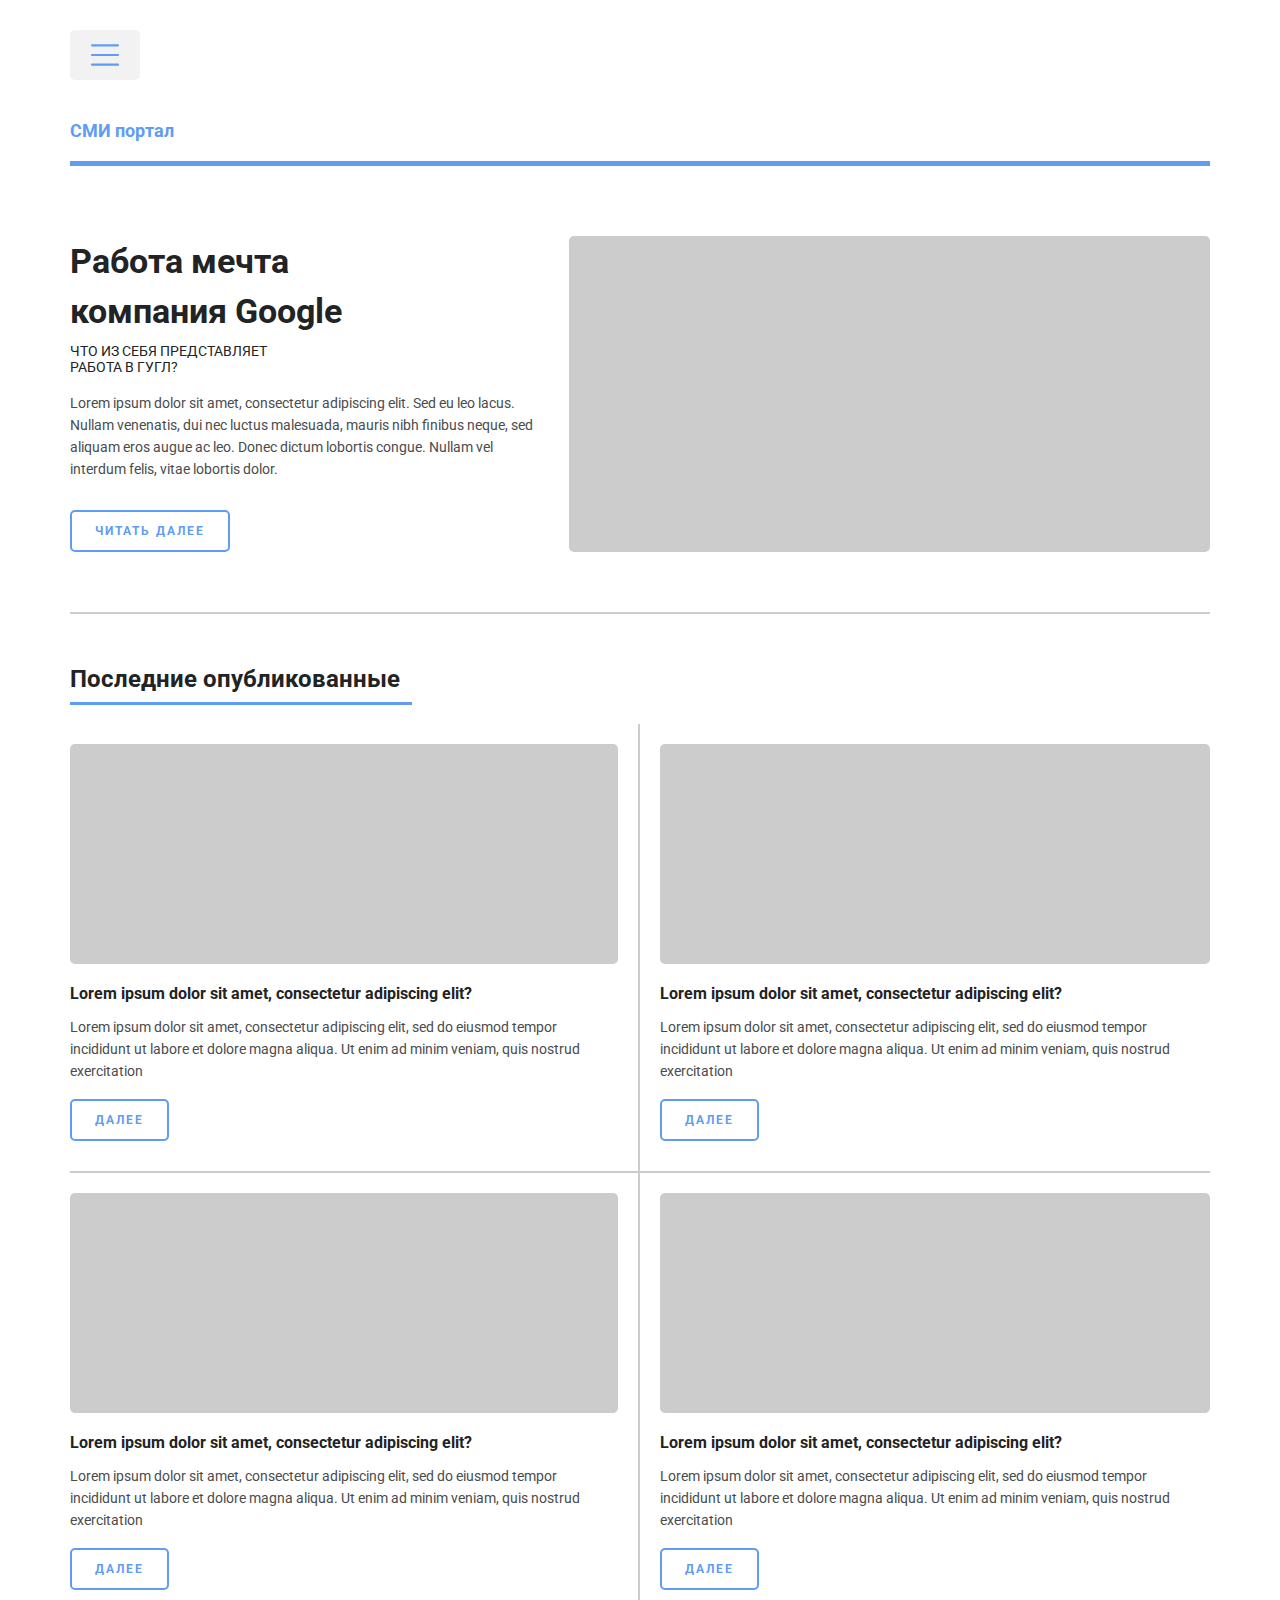
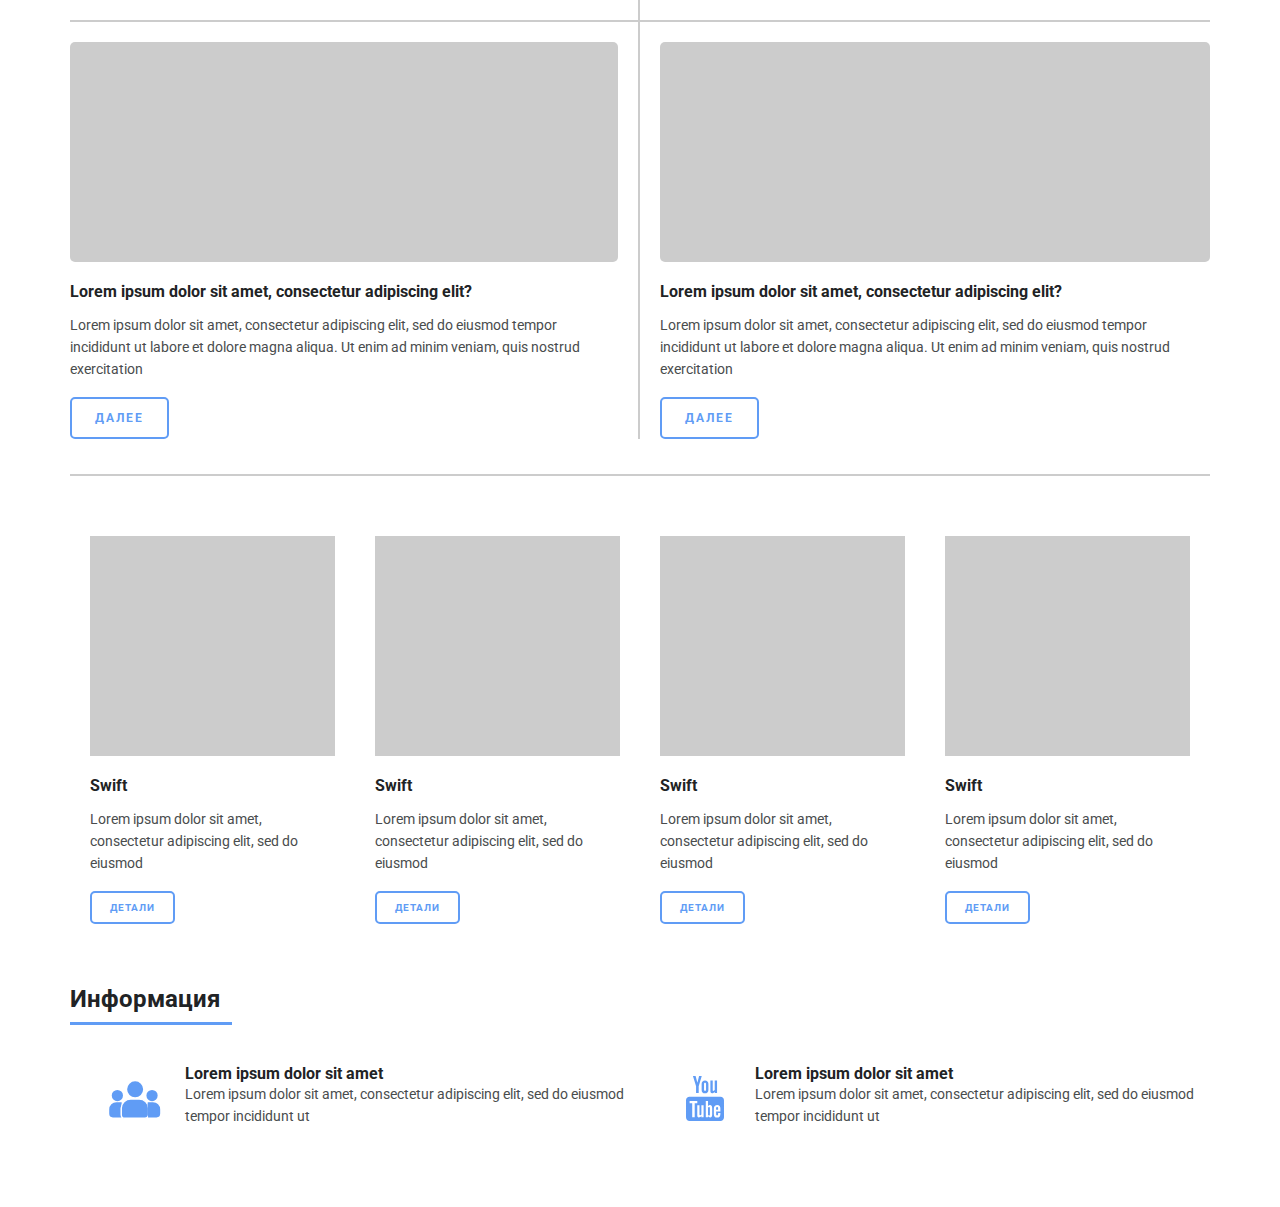
==== commit bac8bc5e: "Version 1.1.0" ====
--- a/public/index.html
+++ b/public/index.html
@@ -1 +1 @@
-<!DOCTYPE html><html lang="ru"><head><meta charset="UTF-8"><meta name="viewport" content="width=device-width, initial-scale=1.0"><meta http-equiv="X-UA-Compatible" content="ie=edge"><link rel="stylesheet" href="style/bootstrap-grid.min.css"><link rel="stylesheet" href="style/main.css"><title>Diplom</title></head><body><div class="menu-bar"><div class="search"><form><input type="text" placeholder="Поиск"></form></div><div class="menu"><h5>Меню</h5><p><a href="#">Главная</a></p><p><a href="#">Про нас</a></p><p><a href="#">Контакты</a></p></div><div class="info"><div class="info-block"><div class="img">    </div><p>Lorem ipsum dolor sit amet, consectetur adipisicing elit.</p></div><div class="info-block"><div class="img">    </div><p>Lorem ipsum dolor sit amet, consectetur adipisicing elit.</p></div><form><input type="button" value="ДАЛЕЕ"></form></div><div class="help"><h5>Помощь</h5><p>Lorem ipsum dolor sit amet, consectetur adipiscing elit. Sed eu leo lacus. Nullam venenatis, dui nec luctus malesuada, mauris nibh finibus neque, sed aliquam eros augue ac leo.</p><div class="email"><div class="img">    </div><p>test@itproger.com</p></div><div class="phone"><div class="img">    </div><p>00 (000) 000 - 000</p></div><div class="home"><div class="img">    </div><p>test@itproger.com</p></div></div></div><div class="container"><div class="row nav"><div class="col p-md-0"><div class="nav-touch"><svg version="1.1" xmlns="http://www.w3.org/2000/svg" viewBox="0 0 226.216 226.216" xmlns:xlink="http://www.w3.org/1999/xlink" enable-background="new 0 0 226.216 226.216" width="28px" height="50px"><g><g><path d="M8.701,43.503h208.814c5.22,0,8.701-3.48,8.701-8.701s-3.48-8.701-8.701-8.701H8.701C3.48,26.102,0,29.582,0,34.802    S3.48,43.503,8.701,43.503z"/><path d="m217.515,104.407h-208.814c-5.22,0-8.701,3.48-8.701,8.701s3.48,8.701 8.701,8.701h208.814c5.22,0 8.701-3.48 8.701-8.701s-3.481-8.701-8.701-8.701z"/><path d="m217.515,182.713h-208.814c-5.22,0-8.701,3.48-8.701,8.701s3.48,8.701 8.701,8.701h208.814c5.22,0 8.701-3.48 8.701-8.701s-3.481-8.701-8.701-8.701z"/></g></g></svg></div></div></div><div class="row smi"><div class="col p-md-0"><div class="smi-portal">СМИ портал</div></div></div><div class="row header"><div class="col-12 col-md-5 p-md-0 order-2 order-md-1"><h1>Работа мечта<br>компания Google</h1><p>ЧТО ИЗ СЕБЯ ПРЕДСТАВЛЯЕТ<br>РАБОТА В ГУГЛ?</p><span>Lorem ipsum dolor sit amet, consectetur adipiscing elit. Sed eu leo lacus. Nullam venenatis, dui nec luctus malesuada, mauris nibh finibus neque, sed aliquam eros augue ac leo. Donec dictum lobortis congue. Nullam vel interdum felis, vitae lobortis dolor.</span><form><input type="button" value="ЧИТАТЬ ДАЛЕЕ"></form></div><div class="col-12 col-md-7 p-md-0 pl-md-4 mb-3 mb-md-0 order-1 order-md-2"><div class="img">    </div></div></div><div class="row title-name last-publish"><div class="col p-md-0"><span>Последние опубликованные</span></div></div><div class="row article-one"><div class="col-12 col-md-6 p-md-0"><div class="block-news"><div class="img">    </div><h3>Lorem ipsum dolor sit amet, consectetur adipiscing elit?</h3><p>Lorem ipsum dolor sit amet, consectetur adipiscing elit, sed do eiusmod tempor incididunt ut labore et dolore magna aliqua. Ut enim ad minim veniam, quis nostrud exercitation</p><form><input type="button" value="ДАЛЕЕ"></form></div><div class="block-news"><div class="img">    </div><h3>Lorem ipsum dolor sit amet, consectetur adipiscing elit?</h3><p>Lorem ipsum dolor sit amet, consectetur adipiscing elit, sed do eiusmod tempor incididunt ut labore et dolore magna aliqua. Ut enim ad minim veniam, quis nostrud exercitation</p><form><input type="button" value="ДАЛЕЕ"></form></div><div class="block-news last-block"><div class="img">    </div><h3>Lorem ipsum dolor sit amet, consectetur adipiscing elit?</h3><p>Lorem ipsum dolor sit amet, consectetur adipiscing elit, sed do eiusmod tempor incididunt ut labore et dolore magna aliqua. Ut enim ad minim veniam, quis nostrud exercitation</p><form><input type="button" value="ДАЛЕЕ"></form></div></div><div class="col-12 col-md-6 p-md-0"><div class="block-news two-colum"><div class="img">    </div><h3>Lorem ipsum dolor sit amet, consectetur adipiscing elit?</h3><p>Lorem ipsum dolor sit amet, consectetur adipiscing elit, sed do eiusmod tempor incididunt ut labore et dolore magna aliqua. Ut enim ad minim veniam, quis nostrud exercitation</p><form><input type="button" value="ДАЛЕЕ"></form></div><div class="block-news two-colum"><div class="img">    </div><h3>Lorem ipsum dolor sit amet, consectetur adipiscing elit?</h3><p>Lorem ipsum dolor sit amet, consectetur adipiscing elit, sed do eiusmod tempor incididunt ut labore et dolore magna aliqua. Ut enim ad minim veniam, quis nostrud exercitation</p><form><input type="button" value="ДАЛЕЕ"></form></div><div class="block-news two-colum last-block"><div class="img">    </div><h3>Lorem ipsum dolor sit amet, consectetur adipiscing elit?</h3><p>Lorem ipsum dolor sit amet, consectetur adipiscing elit, sed do eiusmod tempor incididunt ut labore et dolore magna aliqua. Ut enim ad minim veniam, quis nostrud exercitation</p><form><input type="button" value="ДАЛЕЕ"></form></div></div></div><div class="row article-two"><div class="col-12 col-md-6 col-xl-3 p-md-0"><div class="block-bottom-news"><div class="img">    </div><h3>Swift</h3><p>Lorem ipsum dolor sit amet, consectetur adipiscing elit, sed do eiusmod</p><form><input type="button" value="ДЕТАЛИ"></form></div></div><div class="col-12 col-md-6 col-xl-3 p-md-0"><div class="block-bottom-news two-colum"><div class="img">    </div><h3>Swift</h3><p>Lorem ipsum dolor sit amet, consectetur adipiscing elit, sed do eiusmod</p><form><input type="button" value="ДЕТАЛИ"></form></div></div><div class="col-12 col-md-6 col-xl-3 p-md-0"><div class="block-bottom-news"><div class="img">    </div><h3>Swift</h3><p>Lorem ipsum dolor sit amet, consectetur adipiscing elit, sed do eiusmod</p><form><input type="button" value="ДЕТАЛИ"></form></div></div><div class="col-12 col-md-6 col-xl-3 p-md-0"><div class="block-bottom-news two-colum"><div class="img">    </div><h3>Swift</h3><p>Lorem ipsum dolor sit amet, consectetur adipiscing elit, sed do eiusmod</p><form><input type="button" value="ДЕТАЛИ"></form></div></div></div><div class="row title-name"><div class="col p-md-0"><span>Информация</span></div></div><div class="row footer"><div class="col-12 col-md-2"><div class="img"><svg fill="#609cf5" height="40" viewBox="0 0 35 27" width="100" xmlns="http://www.w3.org/2000/svg"><path d="M5.60001 12.6C7.1464 12.6 8.39999 11.3464 8.39999 9.8C8.39999 8.25361 7.1464 7 5.60001 7C4.05361 7 2.8 8.25361 2.8 9.8C2.8 11.3464 4.05361 12.6 5.60001 12.6Z" stroke="#609cf5" stroke-miterlimit="10" stroke-width="2"/><path d="M8.3 23.6H2.60001C1.70001 23.6 1.10001 22.9 1.10001 22V19.2C1.10001 17 2.8 15.3 5 15.3H8.5" stroke="#609cf5" stroke-miterlimit="10" stroke-width="2"/><path d="M17.6 10C20.0301 10 22 8.03007 22 5.60001C22 3.16996 20.0301 1.20001 17.6 1.20001C15.17 1.20001 13.2 3.16996 13.2 5.60001C13.2 8.03007 15.17 10 17.6 10Z" stroke="#609cf5" stroke-miterlimit="10" stroke-width="2"/><path d="M24.1 25.2H10.7C9.3 25.2 8.2 24.1 8.2 22.7V18.4C8.2 15 11.1 12.2 14.6 12.2H20.3C23.8 12.2 26.7 15 26.7 18.4V22.7C26.6 24.1 25.5 25.2 24.1 25.2Z" stroke="white" stroke-miterlimit="10" stroke-width="1"/><path d="M29 12.6C30.5464 12.6 31.8 11.3464 31.8 9.8C31.8 8.25361 30.5464 7 29 7C27.4536 7 26.2 8.25361 26.2 9.8C26.2 11.3464 27.4536 12.6 29 12.6Z" stroke="#609cf5" stroke-miterlimit="10" stroke-width="2"/><path d="M26.3 23.6H32C32.9 23.6 33.5 22.9 33.5 22V19.2C33.5 17 31.8 15.3 29.6 15.3H26.1" stroke="#609cf5" stroke-miterlimit="10" stroke-width="2"/></svg></div></div><div class="col-12 col-md-10"><h5>Lorem ipsum dolor sit amet</h5><p>Lorem ipsum dolor sit amet, consectetur adipiscing elit, sed do eiusmod tempor incididunt ut</p></div></div><div class="row footer last-contact"><div class="col-12 col-md-2"><div class="img"><svg enable-background="new 0 0 512 512" fill="#609cf5" height="45px" id="Слой_1" version="1.1" viewBox="0 0 512 512" width="100px" xml:space="preserve" xmlns="http://www.w3.org/2000/svg" xmlns:xlink="http://www.w3.org/1999/xlink"><g id="You_tube_2_"><polygon points="154.41,194.722 184.315,194.722 184.315,115.755 219.11,0.009 188.736,0.009 169.566,77.851 148.942,0.009    118.818,0.009 154.41,115.755  "/><path d="M335.933,196.814c8.029,0,19.187-4.219,30.687-17.937v15.843h26.563V51.102h-26.563v108.996   c-3.232,4.094-10.438,10.781-15.607,10.781c-5.671,0-7.077-3.906-7.077-9.688V51.102h-26.546V171.16   C317.387,185.315,321.699,196.814,335.933,196.814z"/><path d="M217.751,158.911c0,25.312,13.155,38.499,38.92,38.499c21.356,0,38.17-14.375,38.17-38.499V88.506   c0-22.468-16.655-38.592-38.17-38.592c-23.392,0-38.92,15.531-38.92,38.592V158.911L217.751,158.911z M245.093,90.881   c0-7.875,3.593-13.718,11.046-13.718c8.141,0,11.64,5.687,11.64,13.718v66.81c0,7.812-3.968,13.562-11.107,13.562   c-7.345,0-11.578-6-11.578-13.562L245.093,90.881L245.093,90.881z"/><path d="M393.961,353.402c-9.373,0-11.296,6.625-11.296,16v13.875h22.345v-13.875C404.992,360.186,403.055,353.402,393.961,353.402   z"/><path d="M295.637,354.246c-1.75,0.906-3.517,2.281-5.219,4.189v85.215c2.063,2.25,4.047,3.844,5.983,4.813   c4.125,2.094,10.14,2.281,12.938-1.406c1.469-1.938,2.201-5.029,2.201-9.438v-70.623c0-4.592-0.904-8.123-2.701-10.498   C305.777,352.436,300.06,351.965,295.637,354.246z"/><path d="M432.631,235.688H79.367c-21.687,0-39.264,17.656-39.264,39.468v197.367c0,21.813,17.578,39.467,39.264,39.467h353.265   c21.688,0,39.265-17.654,39.265-39.467V275.156C471.895,253.344,454.317,235.688,432.631,235.688z M138.911,469.68h-28.483V311.186   H80.977V284.25h87.402v26.936h-29.467V469.68z M240.218,469.68h-25.296v-15.094c-4.656,5.594-9.515,9.814-14.546,12.719   c-13.64,7.844-32.342,7.689-32.342-20.061V332.936h25.28v104.811c0,5.529,1.328,9.25,6.734,9.25c4.937,0,11.796-6.375,14.874-10.25   V332.936h25.296V469.68L240.218,469.68z M337.558,441.338c0,16.967-6.297,30.092-23.124,30.092c-9.266,0-16.969-3.404-24.016-12.25   v10.5H264.89V284.25h25.528v59.717c5.703-7,13.469-12.781,22.498-12.781c18.517,0,24.642,15.75,24.642,34.279V441.338   L337.558,441.338z M431.037,404.494h-48.372v25.813c0,10.25,0.875,19.125,11.046,19.125c10.673,0,11.281-7.219,11.281-19.125v-9.5   h26.045v10.281c0,26.342-11.265,42.279-37.902,42.279c-24.155,0-36.498-17.656-36.498-42.279v-61.404   c0-23.748,15.606-40.217,38.42-40.217c24.265,0,35.98,15.5,35.98,40.217l0,0V404.494L431.037,404.494z"/></g></svg></div></div><div class="col-12 col-md-10"><h5>Lorem ipsum dolor sit amet</h5><p>Lorem ipsum dolor sit amet, consectetur adipiscing elit, sed do eiusmod tempor incididunt ut</p></div></div></div><script src="js/index.js"></script></body></html>+<!DOCTYPE html><html lang="ru"><head><meta charset="UTF-8"><meta name="viewport" content="width=device-width, initial-scale=1.0"><meta http-equiv="X-UA-Compatible" content="ie=edge"><link rel="stylesheet" href="style/bootstrap-grid.min.css"><link rel="stylesheet" href="style/main.css"><title>Diplom</title></head><body><div class="menu-bar"><div class="search"><form><input type="text" placeholder="Поиск"></form></div><div class="menu"><span>Меню</span><p><a href="#">Главная</a></p><p><a href="#">Про нас</a></p><p><a href="#">Контакты</a></p></div><div class="info"><span>Информация про нас</span><div class="info-block"><div class="img">    </div><p>Lorem ipsum dolor sit amet, consectetur adipisicing elit.</p></div><div class="info-block"><div class="img">    </div><p>Lorem ipsum dolor sit amet, consectetur adipisicing elit.</p><form><input type="button" value="ДАЛЕЕ"></form></div></div><div class="help"><span>Помощь</span><p>Lorem ipsum dolor sit amet, consectetur adipiscing elit. Sed eu leo lacus. Nullam venenatis, dui nec luctus malesuada, mauris nibh finibus neque, sed aliquam eros augue ac leo.</p><div class="contact"><div class="img"><svg version="1.1" id="Capa_1" xmlns="http://www.w3.org/2000/svg" xmlns:xlink="http://www.w3.org/1999/xlink" x="0px" y="0px"width="27px" fill="#609cf5" height="27px" viewBox="0 0 478.125 478.125" style="enable-background:new 0 0 478.125 478.125;"xml:space="preserve"><g><path d="M439.875,86.062H38.25C17.212,86.062,0,103.275,0,124.312v229.5c0,21.037,17.212,38.25,38.25,38.25h401.625c21.037,0,38.25-17.213,38.25-38.25v-229.5C478.125,103.275,460.912,86.062,439.875,86.062z M430.312,105.188l-191.25,166.388L47.812,105.188H430.312z M459,353.812c0,11.475-7.65,19.125-19.125,19.125H38.25c-11.475,0-19.125-9.562-19.125-19.125v-229.5c0-5.737,1.913-9.562,5.737-13.388l214.2,185.513l214.2-185.513c3.825,3.825,5.737,7.65,5.737,13.388V353.812z"/></g></div><p>test@itproger.com</p></div><div class="contact"><div class="img"><svg version="1.1" id="Capa_1" xmlns="http://www.w3.org/2000/svg" xmlns:xlink="http://www.w3.org/1999/xlink" x="0px" y="0px" fill="#609cf5"width="27px" height="27px" viewBox="0 0 477.156 477.156" style="enable-background:new 0 0 477.156 477.156;"xml:space="preserve"><g><path d="M475.009,380.316l-2.375-7.156c-5.625-16.719-24.062-34.156-41-38.75l-62.688-17.125c-17-4.625-41.25,1.594-53.688,14.031l-22.688,22.688c-82.453-22.28-147.109-86.938-169.359-169.375L145.9,161.94c12.438-12.438,18.656-36.656,14.031-53.656l-17.094-62.719c-4.625-16.969-22.094-35.406-38.781-40.969L96.9,2.19c-16.719-5.563-40.563,0.063-53,12.5L9.962,48.659C3.899,54.69,0.024,71.94,0.024,72.003c-1.187,107.75,41.063,211.562,117.281,287.781c76.031,76.031,179.454,118.219,286.891,117.313c0.562,0,18.312-3.813,24.375-9.845l33.938-33.938C474.946,420.878,480.571,397.035,475.009,380.316z"/></g></div><p>00 (000) 000 - 000</p></div><div class="contact"><div class="img"><svg version="1.1" id="Capa_1" xmlns="http://www.w3.org/2000/svg" xmlns:xlink="http://www.w3.org/1999/xlink" x="0px" y="0px" fill="#609cf5"width="27px" height="27px" viewBox="0 0 460.298 460.297" style="enable-background:new 0 0 460.298 460.297;"xml:space="preserve"><g><g><path d="M230.149,120.939L65.986,256.274c0,0.191-0.048,0.472-0.144,0.855c-0.094,0.38-0.144,0.656-0.144,0.852v137.041c0,4.948,1.809,9.236,5.426,12.847c3.616,3.613,7.898,5.431,12.847,5.431h109.63V303.664h73.097v109.64h109.629c4.948,0,9.236-1.814,12.847-5.435c3.617-3.607,5.432-7.898,5.432-12.847V257.981c0-0.76-0.104-1.334-0.288-1.707L230.149,120.939z"/><path d="M457.122,225.438L394.6,173.476V56.989c0-2.663-0.856-4.853-2.574-6.567c-1.704-1.712-3.894-2.568-6.563-2.568h-54.816c-2.666,0-4.855,0.856-6.57,2.568c-1.711,1.714-2.566,3.905-2.566,6.567v55.673l-69.662-58.245c-6.084-4.949-13.318-7.423-21.694-7.423c-8.375,0-15.608,2.474-21.698,7.423L3.172,225.438c-1.903,1.52-2.946,3.566-3.14,6.136c-0.193,2.568,0.472,4.811,1.997,6.713l17.701,21.128c1.525,1.712,3.521,2.759,5.996,3.142c2.285,0.192,4.57-0.476,6.855-1.998L230.149,95.817l197.57,164.741c1.526,1.328,3.521,1.991,5.996,1.991h0.858c2.471-0.376,4.463-1.43,5.996-3.138l17.703-21.125c1.522-1.906,2.189-4.145,1.991-6.716C460.068,229.007,459.021,226.961,457.122,225.438z"/></g></g></div><p>USA Washington Seattle Northway 13002</p></div></div></div><div class="container"><div class="row nav"><div class="col p-md-0"><div class="nav-touch"><svg version="1.1" xmlns="http://www.w3.org/2000/svg" viewBox="0 0 226.216 226.216" xmlns:xlink="http://www.w3.org/1999/xlink" enable-background="new 0 0 226.216 226.216" width="28px" height="50px"><g><g><path d="M8.701,43.503h208.814c5.22,0,8.701-3.48,8.701-8.701s-3.48-8.701-8.701-8.701H8.701C3.48,26.102,0,29.582,0,34.802    S3.48,43.503,8.701,43.503z"/><path d="m217.515,104.407h-208.814c-5.22,0-8.701,3.48-8.701,8.701s3.48,8.701 8.701,8.701h208.814c5.22,0 8.701-3.48 8.701-8.701s-3.481-8.701-8.701-8.701z"/><path d="m217.515,182.713h-208.814c-5.22,0-8.701,3.48-8.701,8.701s3.48,8.701 8.701,8.701h208.814c5.22,0 8.701-3.48 8.701-8.701s-3.481-8.701-8.701-8.701z"/></g></g></svg></div></div></div><div class="row smi"><div class="col p-md-0"><div class="smi-portal">СМИ портал</div></div></div><div class="row header"><div class="col-12 col-md-5 p-md-0 order-2 order-md-1"><h1>Работа мечта<br>компания Google</h1><p>ЧТО ИЗ СЕБЯ ПРЕДСТАВЛЯЕТ<br>РАБОТА В ГУГЛ?</p><span>Lorem ipsum dolor sit amet, consectetur adipiscing elit. Sed eu leo lacus. Nullam venenatis, dui nec luctus malesuada, mauris nibh finibus neque, sed aliquam eros augue ac leo. Donec dictum lobortis congue. Nullam vel interdum felis, vitae lobortis dolor.</span><form><input type="button" value="ЧИТАТЬ ДАЛЕЕ"></form></div><div class="col-12 col-md-7 p-md-0 pl-md-4 mb-3 mb-md-0 order-1 order-md-2"><div class="img">    </div></div></div><div class="row title-name last-publish"><div class="col p-md-0"><span>Последние опубликованные</span></div></div><div class="row article-one"><div class="col-12 col-md-6 p-md-0"><div class="block-news"><div class="img">    </div><h3>Lorem ipsum dolor sit amet, consectetur adipiscing elit?</h3><p>Lorem ipsum dolor sit amet, consectetur adipiscing elit, sed do eiusmod tempor incididunt ut labore et dolore magna aliqua. Ut enim ad minim veniam, quis nostrud exercitation</p><form><input type="button" value="ДАЛЕЕ"></form></div><div class="block-news"><div class="img">    </div><h3>Lorem ipsum dolor sit amet, consectetur adipiscing elit?</h3><p>Lorem ipsum dolor sit amet, consectetur adipiscing elit, sed do eiusmod tempor incididunt ut labore et dolore magna aliqua. Ut enim ad minim veniam, quis nostrud exercitation</p><form><input type="button" value="ДАЛЕЕ"></form></div><div class="block-news last-block"><div class="img">    </div><h3>Lorem ipsum dolor sit amet, consectetur adipiscing elit?</h3><p>Lorem ipsum dolor sit amet, consectetur adipiscing elit, sed do eiusmod tempor incididunt ut labore et dolore magna aliqua. Ut enim ad minim veniam, quis nostrud exercitation</p><form><input type="button" value="ДАЛЕЕ"></form></div></div><div class="col-12 col-md-6 p-md-0"><div class="block-news two-colum"><div class="img">    </div><h3>Lorem ipsum dolor sit amet, consectetur adipiscing elit?</h3><p>Lorem ipsum dolor sit amet, consectetur adipiscing elit, sed do eiusmod tempor incididunt ut labore et dolore magna aliqua. Ut enim ad minim veniam, quis nostrud exercitation</p><form><input type="button" value="ДАЛЕЕ"></form></div><div class="block-news two-colum"><div class="img">    </div><h3>Lorem ipsum dolor sit amet, consectetur adipiscing elit?</h3><p>Lorem ipsum dolor sit amet, consectetur adipiscing elit, sed do eiusmod tempor incididunt ut labore et dolore magna aliqua. Ut enim ad minim veniam, quis nostrud exercitation</p><form><input type="button" value="ДАЛЕЕ"></form></div><div class="block-news two-colum last-block"><div class="img">    </div><h3>Lorem ipsum dolor sit amet, consectetur adipiscing elit?</h3><p>Lorem ipsum dolor sit amet, consectetur adipiscing elit, sed do eiusmod tempor incididunt ut labore et dolore magna aliqua. Ut enim ad minim veniam, quis nostrud exercitation</p><form><input type="button" value="ДАЛЕЕ"></form></div></div></div><div class="row article-two"><div class="col-12 col-md-6 col-xl-3 p-md-0"><div class="block-bottom-news"><div class="img">    </div><h3>Swift</h3><p>Lorem ipsum dolor sit amet, consectetur adipiscing elit, sed do eiusmod</p><form><input type="button" value="ДЕТАЛИ"></form></div></div><div class="col-12 col-md-6 col-xl-3 p-md-0"><div class="block-bottom-news two-colum"><div class="img">    </div><h3>Swift</h3><p>Lorem ipsum dolor sit amet, consectetur adipiscing elit, sed do eiusmod</p><form><input type="button" value="ДЕТАЛИ"></form></div></div><div class="col-12 col-md-6 col-xl-3 p-md-0"><div class="block-bottom-news"><div class="img">    </div><h3>Swift</h3><p>Lorem ipsum dolor sit amet, consectetur adipiscing elit, sed do eiusmod</p><form><input type="button" value="ДЕТАЛИ"></form></div></div><div class="col-12 col-md-6 col-xl-3 p-md-0"><div class="block-bottom-news two-colum"><div class="img">    </div><h3>Swift</h3><p>Lorem ipsum dolor sit amet, consectetur adipiscing elit, sed do eiusmod</p><form><input type="button" value="ДЕТАЛИ"></form></div></div></div><div class="row title-name"><div class="col p-md-0"><span>Информация</span></div></div><div class="row footer"><div class="col-12 col-md-12 col-xl-6"><div class="footer-block"><div class="img"><svg fill="#609cf5" height="40" viewBox="0 0 35 27" width="100" xmlns="http://www.w3.org/2000/svg"><path d="M5.60001 12.6C7.1464 12.6 8.39999 11.3464 8.39999 9.8C8.39999 8.25361 7.1464 7 5.60001 7C4.05361 7 2.8 8.25361 2.8 9.8C2.8 11.3464 4.05361 12.6 5.60001 12.6Z" stroke="#609cf5" stroke-miterlimit="10" stroke-width="2"/><path d="M8.3 23.6H2.60001C1.70001 23.6 1.10001 22.9 1.10001 22V19.2C1.10001 17 2.8 15.3 5 15.3H8.5" stroke="#609cf5" stroke-miterlimit="10" stroke-width="2"/><path d="M17.6 10C20.0301 10 22 8.03007 22 5.60001C22 3.16996 20.0301 1.20001 17.6 1.20001C15.17 1.20001 13.2 3.16996 13.2 5.60001C13.2 8.03007 15.17 10 17.6 10Z" stroke="#609cf5" stroke-miterlimit="10" stroke-width="2"/><path d="M24.1 25.2H10.7C9.3 25.2 8.2 24.1 8.2 22.7V18.4C8.2 15 11.1 12.2 14.6 12.2H20.3C23.8 12.2 26.7 15 26.7 18.4V22.7C26.6 24.1 25.5 25.2 24.1 25.2Z" stroke="white" stroke-miterlimit="10" stroke-width="1"/><path d="M29 12.6C30.5464 12.6 31.8 11.3464 31.8 9.8C31.8 8.25361 30.5464 7 29 7C27.4536 7 26.2 8.25361 26.2 9.8C26.2 11.3464 27.4536 12.6 29 12.6Z" stroke="#609cf5" stroke-miterlimit="10" stroke-width="2"/><path d="M26.3 23.6H32C32.9 23.6 33.5 22.9 33.5 22V19.2C33.5 17 31.8 15.3 29.6 15.3H26.1" stroke="#609cf5" stroke-miterlimit="10" stroke-width="2"/></svg></div><div class="content"><h5>Lorem ipsum dolor sit amet</h5><p>Lorem ipsum dolor sit amet, consectetur adipiscing elit, sed do eiusmod tempor incididunt ut</p></div></div></div><div class="col-12 col-md-12 col-xl-6"><div class="footer-block"><div class="img"><svg enable-background="new 0 0 512 512" fill="#609cf5" height="45px" id="Слой_1" version="1.1" viewBox="0 0 512 512" width="100px" xml:space="preserve" xmlns="http://www.w3.org/2000/svg" xmlns:xlink="http://www.w3.org/1999/xlink"><g id="You_tube_2_"><polygon points="154.41,194.722 184.315,194.722 184.315,115.755 219.11,0.009 188.736,0.009 169.566,77.851 148.942,0.009    118.818,0.009 154.41,115.755  "/><path d="M335.933,196.814c8.029,0,19.187-4.219,30.687-17.937v15.843h26.563V51.102h-26.563v108.996   c-3.232,4.094-10.438,10.781-15.607,10.781c-5.671,0-7.077-3.906-7.077-9.688V51.102h-26.546V171.16   C317.387,185.315,321.699,196.814,335.933,196.814z"/><path d="M217.751,158.911c0,25.312,13.155,38.499,38.92,38.499c21.356,0,38.17-14.375,38.17-38.499V88.506   c0-22.468-16.655-38.592-38.17-38.592c-23.392,0-38.92,15.531-38.92,38.592V158.911L217.751,158.911z M245.093,90.881   c0-7.875,3.593-13.718,11.046-13.718c8.141,0,11.64,5.687,11.64,13.718v66.81c0,7.812-3.968,13.562-11.107,13.562   c-7.345,0-11.578-6-11.578-13.562L245.093,90.881L245.093,90.881z"/><path d="M393.961,353.402c-9.373,0-11.296,6.625-11.296,16v13.875h22.345v-13.875C404.992,360.186,403.055,353.402,393.961,353.402   z"/><path d="M295.637,354.246c-1.75,0.906-3.517,2.281-5.219,4.189v85.215c2.063,2.25,4.047,3.844,5.983,4.813   c4.125,2.094,10.14,2.281,12.938-1.406c1.469-1.938,2.201-5.029,2.201-9.438v-70.623c0-4.592-0.904-8.123-2.701-10.498   C305.777,352.436,300.06,351.965,295.637,354.246z"/><path d="M432.631,235.688H79.367c-21.687,0-39.264,17.656-39.264,39.468v197.367c0,21.813,17.578,39.467,39.264,39.467h353.265   c21.688,0,39.265-17.654,39.265-39.467V275.156C471.895,253.344,454.317,235.688,432.631,235.688z M138.911,469.68h-28.483V311.186   H80.977V284.25h87.402v26.936h-29.467V469.68z M240.218,469.68h-25.296v-15.094c-4.656,5.594-9.515,9.814-14.546,12.719   c-13.64,7.844-32.342,7.689-32.342-20.061V332.936h25.28v104.811c0,5.529,1.328,9.25,6.734,9.25c4.937,0,11.796-6.375,14.874-10.25   V332.936h25.296V469.68L240.218,469.68z M337.558,441.338c0,16.967-6.297,30.092-23.124,30.092c-9.266,0-16.969-3.404-24.016-12.25   v10.5H264.89V284.25h25.528v59.717c5.703-7,13.469-12.781,22.498-12.781c18.517,0,24.642,15.75,24.642,34.279V441.338   L337.558,441.338z M431.037,404.494h-48.372v25.813c0,10.25,0.875,19.125,11.046,19.125c10.673,0,11.281-7.219,11.281-19.125v-9.5   h26.045v10.281c0,26.342-11.265,42.279-37.902,42.279c-24.155,0-36.498-17.656-36.498-42.279v-61.404   c0-23.748,15.606-40.217,38.42-40.217c24.265,0,35.98,15.5,35.98,40.217l0,0V404.494L431.037,404.494z"/></g></svg></div><div class="content"><h5>Lorem ipsum dolor sit amet</h5><p>Lorem ipsum dolor sit amet, consectetur adipiscing elit, sed do eiusmod tempor incididunt ut</p></div></div></div></div></div><script src="js/index.js"></script></body></html>--- a/public/style/main.css
+++ b/public/style/main.css
@@ -1 +1 @@
-@import url(https://fonts.googleapis.com/css2?family=Roboto:wght@400;700&display=swap);.article-one .block-news form input,.article-two .block-bottom-news form input,.header form input{outline:0;font-size:12px;letter-spacing:2px;color:#609cf5;font-family:Roboto;font-weight:700;padding:12px 23px;border:2px solid #609cf5;background-color:#fff;border-radius:5px;-webkit-transition:all .6s ease;-o-transition:all .6s ease;transition:all .6s ease}.article-one .block-news form input:hover,.article-two .block-bottom-news form input:hover,.header form input:hover{cursor:pointer;background-color:#609cf5;color:#fff}.title-name span{font-size:24px;letter-spacing:0;color:#212325;font-family:Roboto;font-weight:700;line-height:50px;padding-right:12px;padding-bottom:9px;border-bottom:3px solid #609cf5}.article-one .block-news,.article-two .block-bottom-news{padding:20px;padding-bottom:30px}.article-one .block-news .img,.article-two .block-bottom-news .img{width:100%;height:220px;background-color:#ccc;margin-bottom:20px}.article-one .block-news h3,.article-two .block-bottom-news h3{font-size:16px;color:#212325;font-family:Roboto;font-weight:700;margin-bottom:13px}.article-one .block-news p,.article-two .block-bottom-news p{font-size:14px;line-height:22px;color:#494c4d;font-family:Roboto;font-weight:400}.article-one .block-news form input,.article-two .block-bottom-news form input{margin-top:17px}*{margin:0;padding:0;font-family:Roboto,sans-serif}body{width:100%;height:100%;overflow-x:hidden}.menu-bar{display:none;margin-top:-30px;background:#f5f6f7}.menu-bar .search{background:#eff1f2;text-align:center;padding:12px 0}.menu-bar .search form input{background:#fff;padding:10.5px 15px;width:90%;border:1px solid #e0e3e5;border-radius:9px;font-size:14px;letter-spacing:2px;color:#91969a;font-family:Roboto;font-weight:400}.menu-bar .menu{margin-top:30px}.menu-bar .menu h5{font-size:18px;letter-spacing:0;color:#212325;font-family:Roboto;font-weight:700}.nav{margin-top:30px}.nav .nav-touch{text-align:center;fill:#609cf5;width:70px;height:50px;background-color:#ebebeb;border-radius:5px}.smi{margin-top:40px}.smi .smi-portal{font-size:18px;color:#609cf5;font-family:Roboto;font-weight:700;padding-bottom:20px;border-bottom:5px solid #609cf5}.header{margin-top:70px;padding-bottom:60px;border-bottom:2px solid #ccc}.header h1{text-align:center;font-size:34px;line-height:50px;color:#212325;font-family:Roboto;font-weight:700;margin-bottom:7px}.header p{text-align:center;font-size:14px;color:#212325;font-family:Roboto;font-weight:400;margin-bottom:17px}.header span{font-size:14px;letter-spacing:0;line-height:22px;color:#494c4d;font-family:Roboto;font-weight:400}.header form input{margin-top:30px}.header .img{width:100%;height:200px;border-radius:5px;background-color:#ccc}.title-name{margin-top:20px}.last-publish{margin-top:40px}.article-one{margin-top:20px}.article-one .block-news{border-bottom:2px solid #ccc}.article-one .block-news .img{border-radius:5px}.article-two{margin-top:15px;padding-top:40px;border-top:2px solid #ccc}.article-two .block-bottom-news form input{font-size:10px;letter-spacing:1px;color:#609cf5;font-family:Roboto;font-weight:700;padding:9px 18px}.footer{margin-top:60px;text-align:center}.footer h5{font-size:16px;color:#212325;font-family:Roboto;font-weight:700}.footer p{font-size:14px;line-height:22px;color:#494c4d;font-family:Roboto;font-weight:400}.footer.last-contact{margin-bottom:80px}@media (min-width:768px) and (max-width:1199px){.article-two .block-bottom-news{padding-left:0}.article-two .block-bottom-news.two-colum{padding-right:0;padding-left:20px}}@media (min-width:768px){.header .img{height:100%}.header h1,.header p{text-align:left}.article-one .block-news{padding-left:0;border-right:2px solid #ccc}.article-one .block-news.two-colum{padding-left:20px;padding-right:0;border-right:none}.article-one .block-news.last-block{padding-bottom:0;margin-bottom:20px;border-bottom:none}.footer h5,.footer p{text-align:left}}+@import url(https://fonts.googleapis.com/css2?family=Roboto:wght@400;700&display=swap);.article-one .block-news form input,.article-two .block-bottom-news form input,.header form input,.menu-bar .info .info-block form input{outline:0;font-size:12px;letter-spacing:2px;color:#609cf5;font-family:Roboto;font-weight:700;padding:12px 23px;border:2px solid #609cf5;background-color:#fff;border-radius:5px;-webkit-transition:all .6s ease;-o-transition:all .6s ease;transition:all .6s ease}.article-one .block-news form input:hover,.article-two .block-bottom-news form input:hover,.header form input:hover,.menu-bar .info .info-block form input:hover{cursor:pointer;background-color:#609cf5;color:#fff}.title-name span{font-size:24px;letter-spacing:0;color:#212325;font-family:Roboto;font-weight:700;line-height:50px;padding-right:12px;padding-bottom:9px;border-bottom:3px solid #609cf5}.menu-bar .help span,.menu-bar .info span,.menu-bar .menu span{font-size:18px;letter-spacing:0;color:#212325;font-family:Roboto;font-weight:700;line-height:40px;padding-right:6px;padding-bottom:8px;border-bottom:3px solid #609cf5}.article-one .block-news,.article-two .block-bottom-news{padding:20px;padding-bottom:30px}.article-one .block-news .img,.article-two .block-bottom-news .img{width:100%;height:220px;background-color:#ccc;margin-bottom:20px}.article-one .block-news h3,.article-two .block-bottom-news h3{font-size:16px;color:#212325;font-family:Roboto;font-weight:700;margin-bottom:13px}.article-one .block-news p,.article-two .block-bottom-news p{font-size:14px;line-height:22px;color:#494c4d;font-family:Roboto;font-weight:400}.article-one .block-news form input,.article-two .block-bottom-news form input{margin-top:17px}.menu-bar{width:0%;overflow:hidden;-webkit-transition:all .6s ease;-o-transition:all .6s ease;transition:all .6s ease;float:left;margin-top:-30px;background:#f5f6f7}.menu-bar .search{background:#eff1f2;text-align:center;padding:20px 0}.menu-bar .search form input{background:#fff;padding:11px 15px;width:90%;border:1px solid #e0e3e5;border-radius:10px;outline:0;font-size:14px;letter-spacing:2px;color:#91969a;font-family:Roboto;font-weight:400}.menu-bar .menu{margin-top:30px;padding:0 20px}.menu-bar .menu p{margin-top:40px;padding-bottom:10px;border-bottom:2px solid #ccc;margin-bottom:20px}.menu-bar .menu p a{font-size:14px;letter-spacing:0;color:#212325;font-family:Roboto;font-weight:400;text-decoration:none;-webkit-transition:all .6s ease;-o-transition:all .6s ease;transition:all .6s ease}.menu-bar .menu p a:hover{cursor:pointer;color:#609cf5}.menu-bar .info{margin-top:45px;padding:0 20px}.menu-bar .info .info-block{margin-top:45px;border-bottom:2px solid #ccc;margin-bottom:20px}.menu-bar .info .info-block .img{width:100%;height:100px;border-radius:5px;background-color:#ccc;margin-bottom:20px}.menu-bar .info .info-block p{font-size:14px;color:#494c4d;font-family:Roboto;font-weight:400;margin-bottom:30px}.menu-bar .info .info-block form input{margin-bottom:10px}.menu-bar .help{margin-top:45px;padding:0 20px}.menu-bar .help span+p{margin-top:30px;font-size:14px;color:#494c4d;font-family:Roboto;font-weight:400;margin-bottom:50px}.menu-bar .help .contact{margin-bottom:40px;display:-webkit-box;display:-webkit-flex;display:-ms-flexbox;display:flex;-webkit-box-pack:justify;-webkit-justify-content:space-between;-ms-flex-pack:justify;justify-content:space-between;-webkit-flex-wrap:wrap;-ms-flex-wrap:wrap;flex-wrap:wrap;border-bottom:2px solid #ccc;padding-bottom:10px}.menu-bar .help .contact p{width:80%;min-width:150px;font-size:14px;letter-spacing:2px;color:#494c4d;font-family:Roboto;font-weight:400;line-height:27px}*{margin:0;padding:0;font-family:Roboto,sans-serif}body{width:100%;height:100%;overflow-x:hidden}.nav{margin-top:30px}.nav .nav-touch{text-align:center;fill:#609cf5;width:70px;height:50px;border-radius:5px;background-color:#f2f2f2;-webkit-transition:all .4s ease;-o-transition:all .4s ease;transition:all .4s ease}.smi{margin-top:40px}.smi .smi-portal{font-size:18px;color:#609cf5;font-family:Roboto;font-weight:700;padding-bottom:20px;border-bottom:5px solid #609cf5}.header{margin-top:70px;padding-bottom:60px;border-bottom:2px solid #ccc}.header h1{text-align:center;font-size:34px;line-height:50px;color:#212325;font-family:Roboto;font-weight:700;margin-bottom:7px}.header p{text-align:center;font-size:14px;color:#212325;font-family:Roboto;font-weight:400;margin-bottom:17px}.header span{font-size:14px;letter-spacing:0;line-height:22px;color:#494c4d;font-family:Roboto;font-weight:400}.header form input{margin-top:30px}.header .img{width:100%;height:200px;border-radius:5px;background-color:#ccc}.title-name{margin-top:20px}.last-publish{margin-top:40px}.article-one{margin-top:20px}.article-one .block-news{border-bottom:2px solid #ccc}.article-one .block-news .img{border-radius:5px}.article-two{margin-top:15px;padding-top:40px;border-top:2px solid #ccc}.article-two .block-bottom-news form input{font-size:10px;letter-spacing:1px;color:#609cf5;font-family:Roboto;font-weight:700;padding:9px 18px}.footer{margin-bottom:80px}.footer .footer-block{margin-top:40px;text-align:center}.footer .footer-block h5{font-size:16px;color:#212325;font-family:Roboto;font-weight:700}.footer .footer-block p{font-size:14px;line-height:22px;color:#494c4d;font-family:Roboto;font-weight:400}@media (min-width:768px) and (max-width:1199px){.article-two .block-bottom-news{padding-left:0}.article-two .block-bottom-news.two-colum{padding-right:0;padding-left:20px}}@media (min-width:768px){.header .img{height:100%}.header h1,.header p{text-align:left}.article-one .block-news{padding-left:0;border-right:2px solid #ccc}.article-one .block-news.two-colum{padding-left:20px;padding-right:0;border-right:none}.article-one .block-news.last-block{padding-bottom:0;margin-bottom:20px;border-bottom:none}.footer .footer-block{text-align:left}.footer .footer-block .content,.footer .footer-block .img{display:inline-block}.footer .footer-block .content{width:440px}}@media (max-width:714px){.menu-bar{text-align:center}.menu-bar .contact{text-align:left}}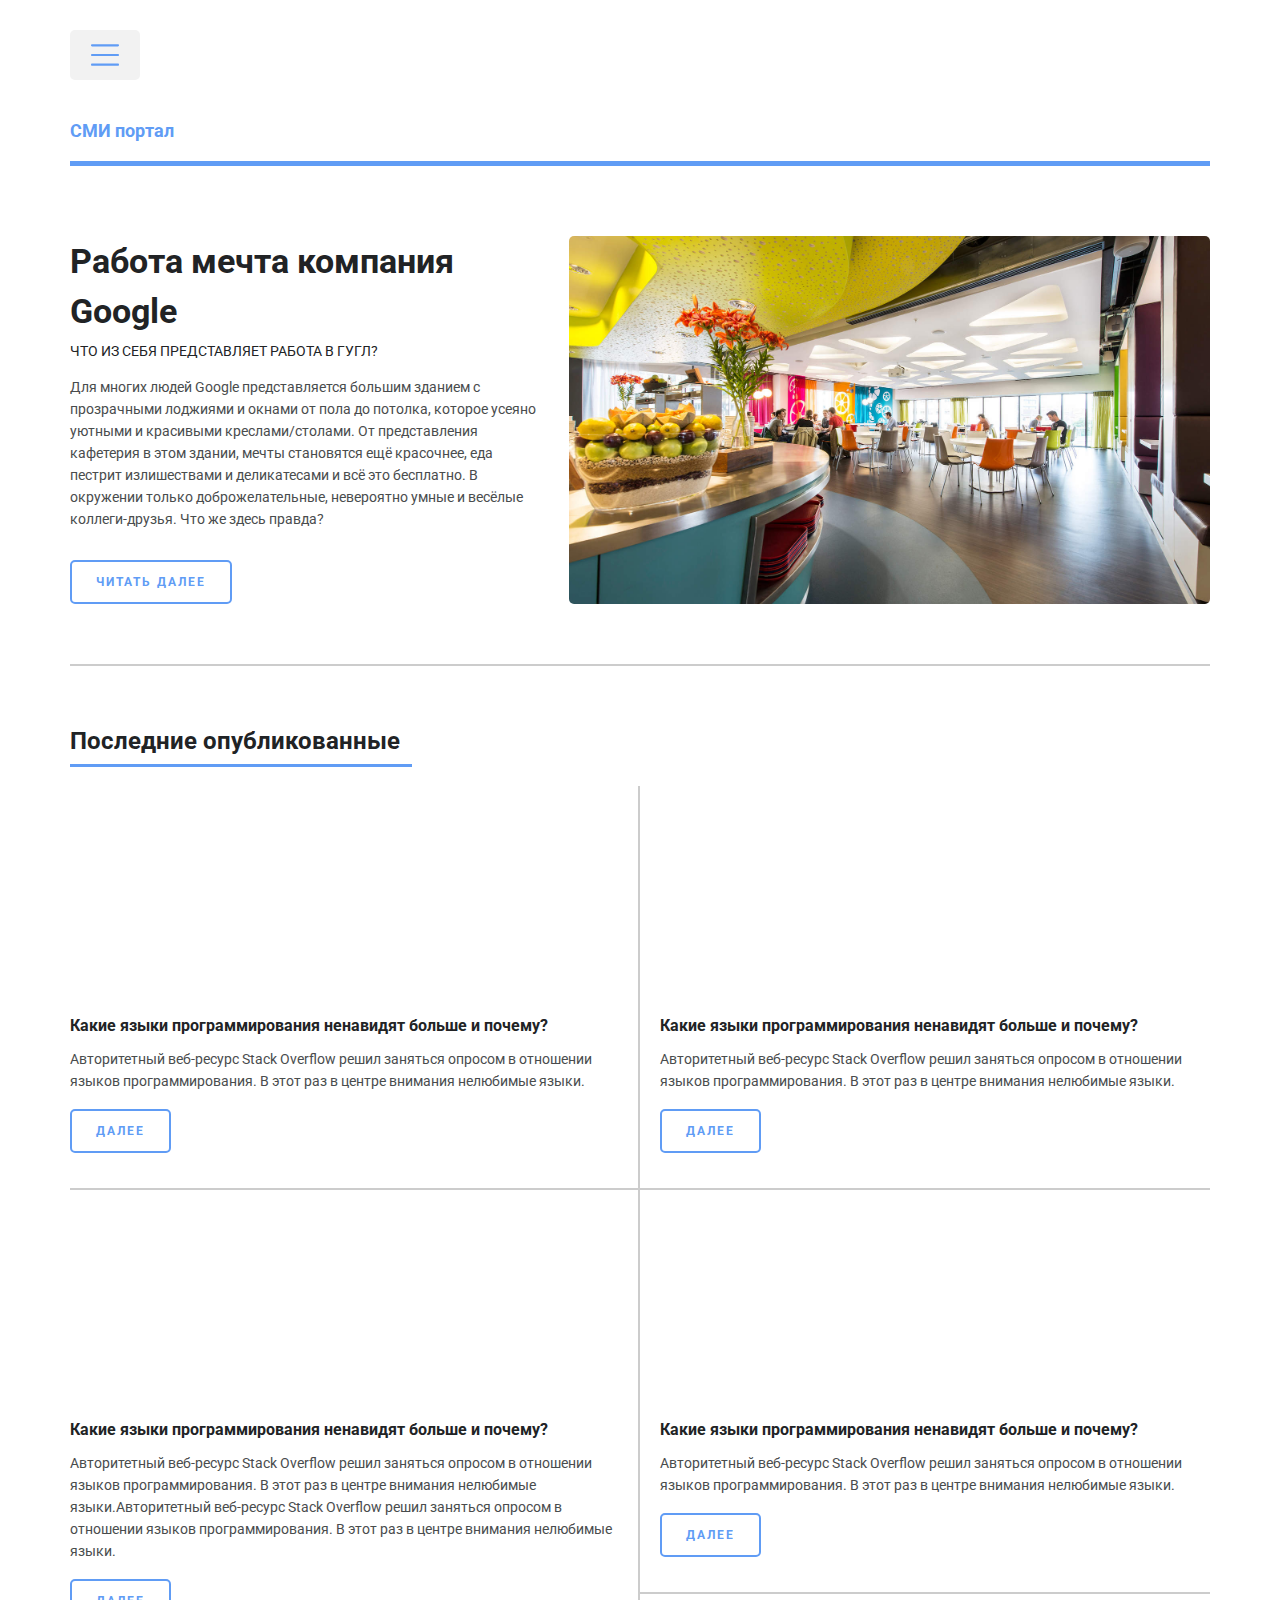
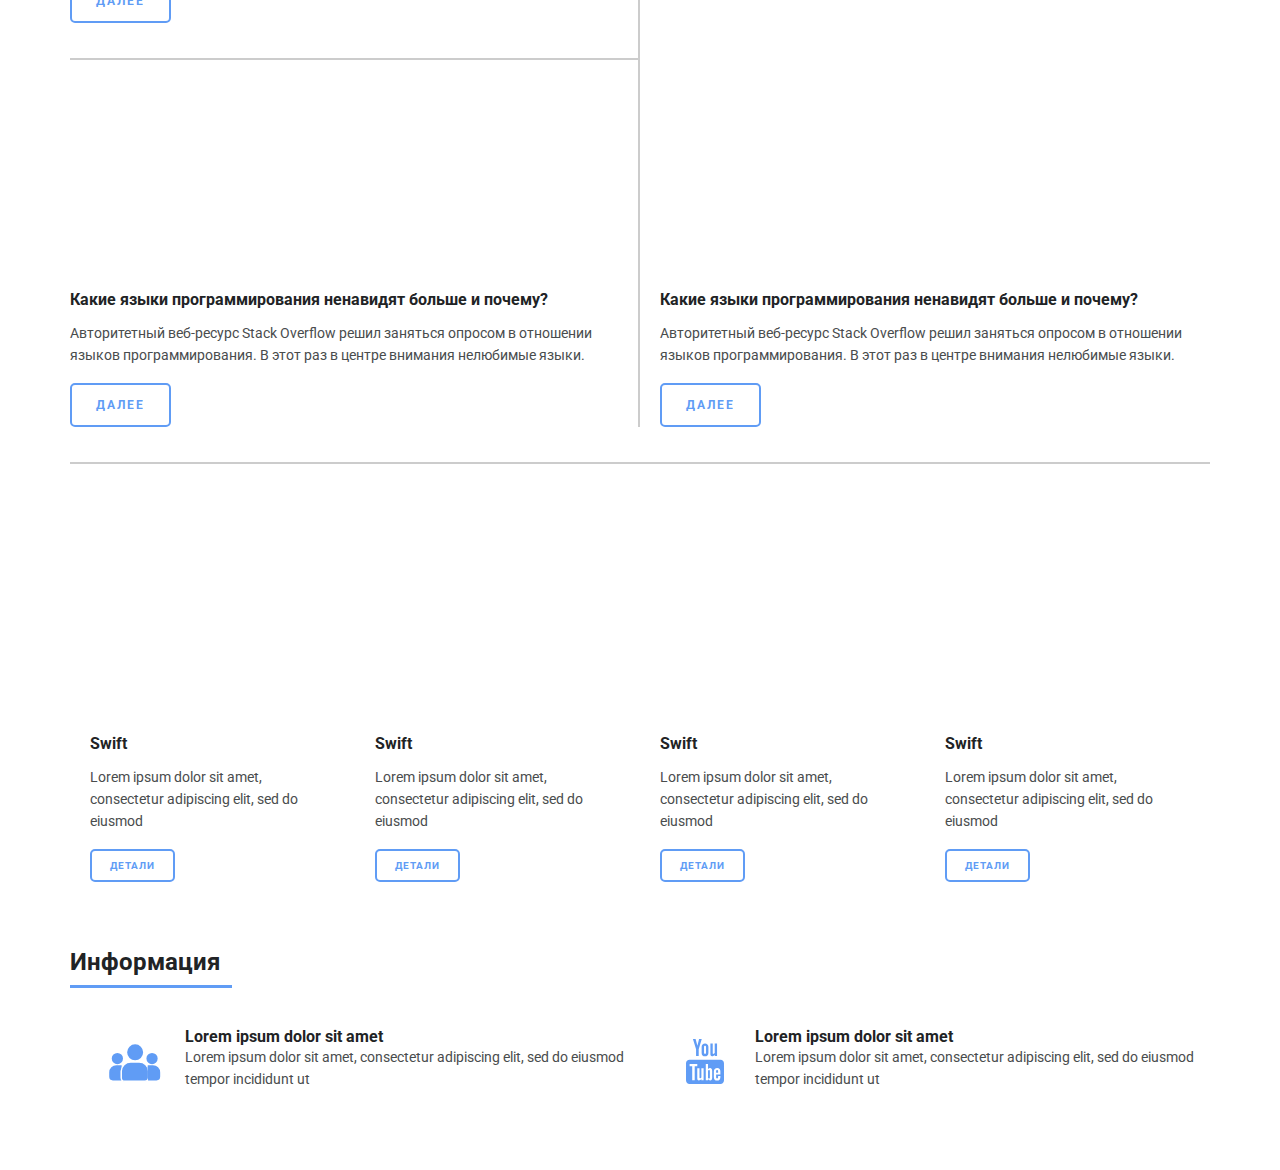
==== commit 4c2b8614: "Version 1.2.0" ====
--- a/public/index.html
+++ b/public/index.html
@@ -1 +1 @@
-<!DOCTYPE html><html lang="ru"><head><meta charset="UTF-8"><meta name="viewport" content="width=device-width, initial-scale=1.0"><meta http-equiv="X-UA-Compatible" content="ie=edge"><link rel="stylesheet" href="style/bootstrap-grid.min.css"><link rel="stylesheet" href="style/main.css"><title>Diplom</title></head><body><div class="menu-bar"><div class="search"><form><input type="text" placeholder="Поиск"></form></div><div class="menu"><span>Меню</span><p><a href="#">Главная</a></p><p><a href="#">Про нас</a></p><p><a href="#">Контакты</a></p></div><div class="info"><span>Информация про нас</span><div class="info-block"><div class="img">    </div><p>Lorem ipsum dolor sit amet, consectetur adipisicing elit.</p></div><div class="info-block"><div class="img">    </div><p>Lorem ipsum dolor sit amet, consectetur adipisicing elit.</p><form><input type="button" value="ДАЛЕЕ"></form></div></div><div class="help"><span>Помощь</span><p>Lorem ipsum dolor sit amet, consectetur adipiscing elit. Sed eu leo lacus. Nullam venenatis, dui nec luctus malesuada, mauris nibh finibus neque, sed aliquam eros augue ac leo.</p><div class="contact"><div class="img"><svg version="1.1" id="Capa_1" xmlns="http://www.w3.org/2000/svg" xmlns:xlink="http://www.w3.org/1999/xlink" x="0px" y="0px"width="27px" fill="#609cf5" height="27px" viewBox="0 0 478.125 478.125" style="enable-background:new 0 0 478.125 478.125;"xml:space="preserve"><g><path d="M439.875,86.062H38.25C17.212,86.062,0,103.275,0,124.312v229.5c0,21.037,17.212,38.25,38.25,38.25h401.625c21.037,0,38.25-17.213,38.25-38.25v-229.5C478.125,103.275,460.912,86.062,439.875,86.062z M430.312,105.188l-191.25,166.388L47.812,105.188H430.312z M459,353.812c0,11.475-7.65,19.125-19.125,19.125H38.25c-11.475,0-19.125-9.562-19.125-19.125v-229.5c0-5.737,1.913-9.562,5.737-13.388l214.2,185.513l214.2-185.513c3.825,3.825,5.737,7.65,5.737,13.388V353.812z"/></g></div><p>test@itproger.com</p></div><div class="contact"><div class="img"><svg version="1.1" id="Capa_1" xmlns="http://www.w3.org/2000/svg" xmlns:xlink="http://www.w3.org/1999/xlink" x="0px" y="0px" fill="#609cf5"width="27px" height="27px" viewBox="0 0 477.156 477.156" style="enable-background:new 0 0 477.156 477.156;"xml:space="preserve"><g><path d="M475.009,380.316l-2.375-7.156c-5.625-16.719-24.062-34.156-41-38.75l-62.688-17.125c-17-4.625-41.25,1.594-53.688,14.031l-22.688,22.688c-82.453-22.28-147.109-86.938-169.359-169.375L145.9,161.94c12.438-12.438,18.656-36.656,14.031-53.656l-17.094-62.719c-4.625-16.969-22.094-35.406-38.781-40.969L96.9,2.19c-16.719-5.563-40.563,0.063-53,12.5L9.962,48.659C3.899,54.69,0.024,71.94,0.024,72.003c-1.187,107.75,41.063,211.562,117.281,287.781c76.031,76.031,179.454,118.219,286.891,117.313c0.562,0,18.312-3.813,24.375-9.845l33.938-33.938C474.946,420.878,480.571,397.035,475.009,380.316z"/></g></div><p>00 (000) 000 - 000</p></div><div class="contact"><div class="img"><svg version="1.1" id="Capa_1" xmlns="http://www.w3.org/2000/svg" xmlns:xlink="http://www.w3.org/1999/xlink" x="0px" y="0px" fill="#609cf5"width="27px" height="27px" viewBox="0 0 460.298 460.297" style="enable-background:new 0 0 460.298 460.297;"xml:space="preserve"><g><g><path d="M230.149,120.939L65.986,256.274c0,0.191-0.048,0.472-0.144,0.855c-0.094,0.38-0.144,0.656-0.144,0.852v137.041c0,4.948,1.809,9.236,5.426,12.847c3.616,3.613,7.898,5.431,12.847,5.431h109.63V303.664h73.097v109.64h109.629c4.948,0,9.236-1.814,12.847-5.435c3.617-3.607,5.432-7.898,5.432-12.847V257.981c0-0.76-0.104-1.334-0.288-1.707L230.149,120.939z"/><path d="M457.122,225.438L394.6,173.476V56.989c0-2.663-0.856-4.853-2.574-6.567c-1.704-1.712-3.894-2.568-6.563-2.568h-54.816c-2.666,0-4.855,0.856-6.57,2.568c-1.711,1.714-2.566,3.905-2.566,6.567v55.673l-69.662-58.245c-6.084-4.949-13.318-7.423-21.694-7.423c-8.375,0-15.608,2.474-21.698,7.423L3.172,225.438c-1.903,1.52-2.946,3.566-3.14,6.136c-0.193,2.568,0.472,4.811,1.997,6.713l17.701,21.128c1.525,1.712,3.521,2.759,5.996,3.142c2.285,0.192,4.57-0.476,6.855-1.998L230.149,95.817l197.57,164.741c1.526,1.328,3.521,1.991,5.996,1.991h0.858c2.471-0.376,4.463-1.43,5.996-3.138l17.703-21.125c1.522-1.906,2.189-4.145,1.991-6.716C460.068,229.007,459.021,226.961,457.122,225.438z"/></g></g></div><p>USA Washington Seattle Northway 13002</p></div></div></div><div class="container"><div class="row nav"><div class="col p-md-0"><div class="nav-touch"><svg version="1.1" xmlns="http://www.w3.org/2000/svg" viewBox="0 0 226.216 226.216" xmlns:xlink="http://www.w3.org/1999/xlink" enable-background="new 0 0 226.216 226.216" width="28px" height="50px"><g><g><path d="M8.701,43.503h208.814c5.22,0,8.701-3.48,8.701-8.701s-3.48-8.701-8.701-8.701H8.701C3.48,26.102,0,29.582,0,34.802    S3.48,43.503,8.701,43.503z"/><path d="m217.515,104.407h-208.814c-5.22,0-8.701,3.48-8.701,8.701s3.48,8.701 8.701,8.701h208.814c5.22,0 8.701-3.48 8.701-8.701s-3.481-8.701-8.701-8.701z"/><path d="m217.515,182.713h-208.814c-5.22,0-8.701,3.48-8.701,8.701s3.48,8.701 8.701,8.701h208.814c5.22,0 8.701-3.48 8.701-8.701s-3.481-8.701-8.701-8.701z"/></g></g></svg></div></div></div><div class="row smi"><div class="col p-md-0"><div class="smi-portal">СМИ портал</div></div></div><div class="row header"><div class="col-12 col-md-5 p-md-0 order-2 order-md-1"><h1>Работа мечта<br>компания Google</h1><p>ЧТО ИЗ СЕБЯ ПРЕДСТАВЛЯЕТ<br>РАБОТА В ГУГЛ?</p><span>Lorem ipsum dolor sit amet, consectetur adipiscing elit. Sed eu leo lacus. Nullam venenatis, dui nec luctus malesuada, mauris nibh finibus neque, sed aliquam eros augue ac leo. Donec dictum lobortis congue. Nullam vel interdum felis, vitae lobortis dolor.</span><form><input type="button" value="ЧИТАТЬ ДАЛЕЕ"></form></div><div class="col-12 col-md-7 p-md-0 pl-md-4 mb-3 mb-md-0 order-1 order-md-2"><div class="img">    </div></div></div><div class="row title-name last-publish"><div class="col p-md-0"><span>Последние опубликованные</span></div></div><div class="row article-one"><div class="col-12 col-md-6 p-md-0"><div class="block-news"><div class="img">    </div><h3>Lorem ipsum dolor sit amet, consectetur adipiscing elit?</h3><p>Lorem ipsum dolor sit amet, consectetur adipiscing elit, sed do eiusmod tempor incididunt ut labore et dolore magna aliqua. Ut enim ad minim veniam, quis nostrud exercitation</p><form><input type="button" value="ДАЛЕЕ"></form></div><div class="block-news"><div class="img">    </div><h3>Lorem ipsum dolor sit amet, consectetur adipiscing elit?</h3><p>Lorem ipsum dolor sit amet, consectetur adipiscing elit, sed do eiusmod tempor incididunt ut labore et dolore magna aliqua. Ut enim ad minim veniam, quis nostrud exercitation</p><form><input type="button" value="ДАЛЕЕ"></form></div><div class="block-news last-block"><div class="img">    </div><h3>Lorem ipsum dolor sit amet, consectetur adipiscing elit?</h3><p>Lorem ipsum dolor sit amet, consectetur adipiscing elit, sed do eiusmod tempor incididunt ut labore et dolore magna aliqua. Ut enim ad minim veniam, quis nostrud exercitation</p><form><input type="button" value="ДАЛЕЕ"></form></div></div><div class="col-12 col-md-6 p-md-0"><div class="block-news two-colum"><div class="img">    </div><h3>Lorem ipsum dolor sit amet, consectetur adipiscing elit?</h3><p>Lorem ipsum dolor sit amet, consectetur adipiscing elit, sed do eiusmod tempor incididunt ut labore et dolore magna aliqua. Ut enim ad minim veniam, quis nostrud exercitation</p><form><input type="button" value="ДАЛЕЕ"></form></div><div class="block-news two-colum"><div class="img">    </div><h3>Lorem ipsum dolor sit amet, consectetur adipiscing elit?</h3><p>Lorem ipsum dolor sit amet, consectetur adipiscing elit, sed do eiusmod tempor incididunt ut labore et dolore magna aliqua. Ut enim ad minim veniam, quis nostrud exercitation</p><form><input type="button" value="ДАЛЕЕ"></form></div><div class="block-news two-colum last-block"><div class="img">    </div><h3>Lorem ipsum dolor sit amet, consectetur adipiscing elit?</h3><p>Lorem ipsum dolor sit amet, consectetur adipiscing elit, sed do eiusmod tempor incididunt ut labore et dolore magna aliqua. Ut enim ad minim veniam, quis nostrud exercitation</p><form><input type="button" value="ДАЛЕЕ"></form></div></div></div><div class="row article-two"><div class="col-12 col-md-6 col-xl-3 p-md-0"><div class="block-bottom-news"><div class="img">    </div><h3>Swift</h3><p>Lorem ipsum dolor sit amet, consectetur adipiscing elit, sed do eiusmod</p><form><input type="button" value="ДЕТАЛИ"></form></div></div><div class="col-12 col-md-6 col-xl-3 p-md-0"><div class="block-bottom-news two-colum"><div class="img">    </div><h3>Swift</h3><p>Lorem ipsum dolor sit amet, consectetur adipiscing elit, sed do eiusmod</p><form><input type="button" value="ДЕТАЛИ"></form></div></div><div class="col-12 col-md-6 col-xl-3 p-md-0"><div class="block-bottom-news"><div class="img">    </div><h3>Swift</h3><p>Lorem ipsum dolor sit amet, consectetur adipiscing elit, sed do eiusmod</p><form><input type="button" value="ДЕТАЛИ"></form></div></div><div class="col-12 col-md-6 col-xl-3 p-md-0"><div class="block-bottom-news two-colum"><div class="img">    </div><h3>Swift</h3><p>Lorem ipsum dolor sit amet, consectetur adipiscing elit, sed do eiusmod</p><form><input type="button" value="ДЕТАЛИ"></form></div></div></div><div class="row title-name"><div class="col p-md-0"><span>Информация</span></div></div><div class="row footer"><div class="col-12 col-md-12 col-xl-6"><div class="footer-block"><div class="img"><svg fill="#609cf5" height="40" viewBox="0 0 35 27" width="100" xmlns="http://www.w3.org/2000/svg"><path d="M5.60001 12.6C7.1464 12.6 8.39999 11.3464 8.39999 9.8C8.39999 8.25361 7.1464 7 5.60001 7C4.05361 7 2.8 8.25361 2.8 9.8C2.8 11.3464 4.05361 12.6 5.60001 12.6Z" stroke="#609cf5" stroke-miterlimit="10" stroke-width="2"/><path d="M8.3 23.6H2.60001C1.70001 23.6 1.10001 22.9 1.10001 22V19.2C1.10001 17 2.8 15.3 5 15.3H8.5" stroke="#609cf5" stroke-miterlimit="10" stroke-width="2"/><path d="M17.6 10C20.0301 10 22 8.03007 22 5.60001C22 3.16996 20.0301 1.20001 17.6 1.20001C15.17 1.20001 13.2 3.16996 13.2 5.60001C13.2 8.03007 15.17 10 17.6 10Z" stroke="#609cf5" stroke-miterlimit="10" stroke-width="2"/><path d="M24.1 25.2H10.7C9.3 25.2 8.2 24.1 8.2 22.7V18.4C8.2 15 11.1 12.2 14.6 12.2H20.3C23.8 12.2 26.7 15 26.7 18.4V22.7C26.6 24.1 25.5 25.2 24.1 25.2Z" stroke="white" stroke-miterlimit="10" stroke-width="1"/><path d="M29 12.6C30.5464 12.6 31.8 11.3464 31.8 9.8C31.8 8.25361 30.5464 7 29 7C27.4536 7 26.2 8.25361 26.2 9.8C26.2 11.3464 27.4536 12.6 29 12.6Z" stroke="#609cf5" stroke-miterlimit="10" stroke-width="2"/><path d="M26.3 23.6H32C32.9 23.6 33.5 22.9 33.5 22V19.2C33.5 17 31.8 15.3 29.6 15.3H26.1" stroke="#609cf5" stroke-miterlimit="10" stroke-width="2"/></svg></div><div class="content"><h5>Lorem ipsum dolor sit amet</h5><p>Lorem ipsum dolor sit amet, consectetur adipiscing elit, sed do eiusmod tempor incididunt ut</p></div></div></div><div class="col-12 col-md-12 col-xl-6"><div class="footer-block"><div class="img"><svg enable-background="new 0 0 512 512" fill="#609cf5" height="45px" id="Слой_1" version="1.1" viewBox="0 0 512 512" width="100px" xml:space="preserve" xmlns="http://www.w3.org/2000/svg" xmlns:xlink="http://www.w3.org/1999/xlink"><g id="You_tube_2_"><polygon points="154.41,194.722 184.315,194.722 184.315,115.755 219.11,0.009 188.736,0.009 169.566,77.851 148.942,0.009    118.818,0.009 154.41,115.755  "/><path d="M335.933,196.814c8.029,0,19.187-4.219,30.687-17.937v15.843h26.563V51.102h-26.563v108.996   c-3.232,4.094-10.438,10.781-15.607,10.781c-5.671,0-7.077-3.906-7.077-9.688V51.102h-26.546V171.16   C317.387,185.315,321.699,196.814,335.933,196.814z"/><path d="M217.751,158.911c0,25.312,13.155,38.499,38.92,38.499c21.356,0,38.17-14.375,38.17-38.499V88.506   c0-22.468-16.655-38.592-38.17-38.592c-23.392,0-38.92,15.531-38.92,38.592V158.911L217.751,158.911z M245.093,90.881   c0-7.875,3.593-13.718,11.046-13.718c8.141,0,11.64,5.687,11.64,13.718v66.81c0,7.812-3.968,13.562-11.107,13.562   c-7.345,0-11.578-6-11.578-13.562L245.093,90.881L245.093,90.881z"/><path d="M393.961,353.402c-9.373,0-11.296,6.625-11.296,16v13.875h22.345v-13.875C404.992,360.186,403.055,353.402,393.961,353.402   z"/><path d="M295.637,354.246c-1.75,0.906-3.517,2.281-5.219,4.189v85.215c2.063,2.25,4.047,3.844,5.983,4.813   c4.125,2.094,10.14,2.281,12.938-1.406c1.469-1.938,2.201-5.029,2.201-9.438v-70.623c0-4.592-0.904-8.123-2.701-10.498   C305.777,352.436,300.06,351.965,295.637,354.246z"/><path d="M432.631,235.688H79.367c-21.687,0-39.264,17.656-39.264,39.468v197.367c0,21.813,17.578,39.467,39.264,39.467h353.265   c21.688,0,39.265-17.654,39.265-39.467V275.156C471.895,253.344,454.317,235.688,432.631,235.688z M138.911,469.68h-28.483V311.186   H80.977V284.25h87.402v26.936h-29.467V469.68z M240.218,469.68h-25.296v-15.094c-4.656,5.594-9.515,9.814-14.546,12.719   c-13.64,7.844-32.342,7.689-32.342-20.061V332.936h25.28v104.811c0,5.529,1.328,9.25,6.734,9.25c4.937,0,11.796-6.375,14.874-10.25   V332.936h25.296V469.68L240.218,469.68z M337.558,441.338c0,16.967-6.297,30.092-23.124,30.092c-9.266,0-16.969-3.404-24.016-12.25   v10.5H264.89V284.25h25.528v59.717c5.703-7,13.469-12.781,22.498-12.781c18.517,0,24.642,15.75,24.642,34.279V441.338   L337.558,441.338z M431.037,404.494h-48.372v25.813c0,10.25,0.875,19.125,11.046,19.125c10.673,0,11.281-7.219,11.281-19.125v-9.5   h26.045v10.281c0,26.342-11.265,42.279-37.902,42.279c-24.155,0-36.498-17.656-36.498-42.279v-61.404   c0-23.748,15.606-40.217,38.42-40.217c24.265,0,35.98,15.5,35.98,40.217l0,0V404.494L431.037,404.494z"/></g></svg></div><div class="content"><h5>Lorem ipsum dolor sit amet</h5><p>Lorem ipsum dolor sit amet, consectetur adipiscing elit, sed do eiusmod tempor incididunt ut</p></div></div></div></div></div><script src="js/index.js"></script></body></html>+<!DOCTYPE html><html lang="ru"><head><meta charset="UTF-8"><meta name="viewport" content="width=device-width, initial-scale=1.0"><meta http-equiv="X-UA-Compatible" content="ie=edge"><link rel="stylesheet" href="style/bootstrap-grid.min.css"><link rel="stylesheet" href="style/main.css"><title>Diplom</title></head><body><div class="menu-bar"><div class="search"><form><input type="text" placeholder="Поиск"></form></div><div class="menu"><span>Меню</span><p><a href="#">Главная</a></p><p><a href="#">Про нас</a></p><p><a href="#">Контакты</a></p></div><div class="info"><span>Информация про нас</span><div class="info-block"><div class="img">    </div><p>Lorem ipsum dolor sit amet, consectetur adipisicing elit.</p></div><div class="info-block"><div class="img">    </div><p>Lorem ipsum dolor sit amet, consectetur adipisicing elit.</p><form><input type="button" value="ДАЛЕЕ"></form></div></div><div class="help"><span>Помощь</span><p>Lorem ipsum dolor sit amet, consectetur adipiscing elit. Sed eu leo lacus. Nullam venenatis, dui nec luctus malesuada, mauris nibh finibus neque, sed aliquam eros augue ac leo.</p><div class="contact"><div class="img"><svg version="1.1" id="Capa_1" xmlns="http://www.w3.org/2000/svg" xmlns:xlink="http://www.w3.org/1999/xlink" x="0px" y="0px"width="27px" fill="#609cf5" height="27px" viewBox="0 0 478.125 478.125" style="enable-background:new 0 0 478.125 478.125;"xml:space="preserve"><g><path d="M439.875,86.062H38.25C17.212,86.062,0,103.275,0,124.312v229.5c0,21.037,17.212,38.25,38.25,38.25h401.625c21.037,0,38.25-17.213,38.25-38.25v-229.5C478.125,103.275,460.912,86.062,439.875,86.062z M430.312,105.188l-191.25,166.388L47.812,105.188H430.312z M459,353.812c0,11.475-7.65,19.125-19.125,19.125H38.25c-11.475,0-19.125-9.562-19.125-19.125v-229.5c0-5.737,1.913-9.562,5.737-13.388l214.2,185.513l214.2-185.513c3.825,3.825,5.737,7.65,5.737,13.388V353.812z"/></g></div><p>test@itproger.com</p></div><div class="contact"><div class="img"><svg version="1.1" id="Capa_1" xmlns="http://www.w3.org/2000/svg" xmlns:xlink="http://www.w3.org/1999/xlink" x="0px" y="0px" fill="#609cf5"width="27px" height="27px" viewBox="0 0 477.156 477.156" style="enable-background:new 0 0 477.156 477.156;"xml:space="preserve"><g><path d="M475.009,380.316l-2.375-7.156c-5.625-16.719-24.062-34.156-41-38.75l-62.688-17.125c-17-4.625-41.25,1.594-53.688,14.031l-22.688,22.688c-82.453-22.28-147.109-86.938-169.359-169.375L145.9,161.94c12.438-12.438,18.656-36.656,14.031-53.656l-17.094-62.719c-4.625-16.969-22.094-35.406-38.781-40.969L96.9,2.19c-16.719-5.563-40.563,0.063-53,12.5L9.962,48.659C3.899,54.69,0.024,71.94,0.024,72.003c-1.187,107.75,41.063,211.562,117.281,287.781c76.031,76.031,179.454,118.219,286.891,117.313c0.562,0,18.312-3.813,24.375-9.845l33.938-33.938C474.946,420.878,480.571,397.035,475.009,380.316z"/></g></div><p>00 (000) 000 - 000</p></div><div class="contact"><div class="img"><svg version="1.1" id="Capa_1" xmlns="http://www.w3.org/2000/svg" xmlns:xlink="http://www.w3.org/1999/xlink" x="0px" y="0px" fill="#609cf5"width="27px" height="27px" viewBox="0 0 460.298 460.297" style="enable-background:new 0 0 460.298 460.297;"xml:space="preserve"><g><g><path d="M230.149,120.939L65.986,256.274c0,0.191-0.048,0.472-0.144,0.855c-0.094,0.38-0.144,0.656-0.144,0.852v137.041c0,4.948,1.809,9.236,5.426,12.847c3.616,3.613,7.898,5.431,12.847,5.431h109.63V303.664h73.097v109.64h109.629c4.948,0,9.236-1.814,12.847-5.435c3.617-3.607,5.432-7.898,5.432-12.847V257.981c0-0.76-0.104-1.334-0.288-1.707L230.149,120.939z"/><path d="M457.122,225.438L394.6,173.476V56.989c0-2.663-0.856-4.853-2.574-6.567c-1.704-1.712-3.894-2.568-6.563-2.568h-54.816c-2.666,0-4.855,0.856-6.57,2.568c-1.711,1.714-2.566,3.905-2.566,6.567v55.673l-69.662-58.245c-6.084-4.949-13.318-7.423-21.694-7.423c-8.375,0-15.608,2.474-21.698,7.423L3.172,225.438c-1.903,1.52-2.946,3.566-3.14,6.136c-0.193,2.568,0.472,4.811,1.997,6.713l17.701,21.128c1.525,1.712,3.521,2.759,5.996,3.142c2.285,0.192,4.57-0.476,6.855-1.998L230.149,95.817l197.57,164.741c1.526,1.328,3.521,1.991,5.996,1.991h0.858c2.471-0.376,4.463-1.43,5.996-3.138l17.703-21.125c1.522-1.906,2.189-4.145,1.991-6.716C460.068,229.007,459.021,226.961,457.122,225.438z"/></g></g></div><p>USA Washington Seattle Northway 13002</p></div></div></div><div class="container"><div class="row nav"><div class="col p-md-0"><div class="nav-touch"><svg version="1.1" xmlns="http://www.w3.org/2000/svg" viewBox="0 0 226.216 226.216" xmlns:xlink="http://www.w3.org/1999/xlink" enable-background="new 0 0 226.216 226.216" width="28px" height="50px"><g><g><path d="M8.701,43.503h208.814c5.22,0,8.701-3.48,8.701-8.701s-3.48-8.701-8.701-8.701H8.701C3.48,26.102,0,29.582,0,34.802    S3.48,43.503,8.701,43.503z"/><path d="m217.515,104.407h-208.814c-5.22,0-8.701,3.48-8.701,8.701s3.48,8.701 8.701,8.701h208.814c5.22,0 8.701-3.48 8.701-8.701s-3.481-8.701-8.701-8.701z"/><path d="m217.515,182.713h-208.814c-5.22,0-8.701,3.48-8.701,8.701s3.48,8.701 8.701,8.701h208.814c5.22,0 8.701-3.48 8.701-8.701s-3.481-8.701-8.701-8.701z"/></g></g></svg></div></div></div><div class="row smi"><div class="col p-md-0"><div class="smi-portal">СМИ портал</div></div></div><div class="row header"><div class="col-12 col-md-5 p-md-0 order-2 order-md-1"><h1>Работа мечта компания Google</h1><p>ЧТО ИЗ СЕБЯ ПРЕДСТАВЛЯЕТ РАБОТА В ГУГЛ?</p><span>Для многих людей Google представляется большим зданием с прозрачными лоджиями и окнами от пола до потолка, которое усеяно уютными и красивыми креслами/столами. От представления кафетерия в этом здании, мечты становятся ещё красочнее, еда пестрит излишествами и деликатесами и всё это бесплатно. В окружении только доброжелательные, невероятно умные и весёлые коллеги-друзья. Что же здесь правда?</span><form><input type="button" value="ЧИТАТЬ ДАЛЕЕ"></form></div><div class="col-12 col-md-7 p-md-0 pl-md-4 mb-3 mb-md-0 order-1 order-md-2"><div class="img">    </div></div></div><div class="row title-name last-publish"><div class="col p-md-0"><span>Последние опубликованные</span></div></div><div class="row article-one"><div class="col-12 col-md-6 p-md-0"><div class="block-news"><a href="#"><div class="img">    </div></a><h3>Какие языки программирования ненавидят больше и почему?</h3><p>Авторитетный веб-ресурс Stack Overflow решил заняться опросом в отношении языков программирования. В этот раз в центре внимания нелюбимые языки.</p><form><input type="button" value="ДАЛЕЕ"></form></div></div><div class="col-12 col-md-6 p-md-0"><div class="block-news two-colum"><a href="#"><div class="img">    </div></a><h3>Какие языки программирования ненавидят больше и почему?</h3><p>Авторитетный веб-ресурс Stack Overflow решил заняться опросом в отношении языков программирования. В этот раз в центре внимания нелюбимые языки.</p><form><input type="button" value="ДАЛЕЕ"></form></div></div></div><div class="row article-one"><div class="col-12 col-md-6 p-md-0"><div class="block-news"><a href="#"><div class="img">    </div></a><h3>Какие языки программирования ненавидят больше и почему?</h3><p>Авторитетный веб-ресурс Stack Overflow решил заняться опросом в отношении языков программирования. В этот раз в центре внимания нелюбимые языки.Авторитетный веб-ресурс Stack Overflow решил заняться опросом в отношении языков программирования. В этот раз в центре внимания нелюбимые языки.</p><form><input type="button" value="ДАЛЕЕ"></form></div></div><div class="col-12 col-md-6 p-md-0"><div class="block-news two-colum"><a href="#"><div class="img">    </div></a><h3>Какие языки программирования ненавидят больше и почему?</h3><p>Авторитетный веб-ресурс Stack Overflow решил заняться опросом в отношении языков программирования. В этот раз в центре внимания нелюбимые языки.</p><form><input type="button" value="ДАЛЕЕ"></form></div></div></div><div class="row article-one"><div class="col-12 col-md-6 p-md-0"><div class="block-news last-block"><a href="#"><div class="img">    </div></a><h3>Какие языки программирования ненавидят больше и почему?</h3><p>Авторитетный веб-ресурс Stack Overflow решил заняться опросом в отношении языков программирования. В этот раз в центре внимания нелюбимые языки.</p><form><input type="button" value="ДАЛЕЕ"></form></div></div><div class="col-12 col-md-6 p-md-0"><div class="block-news two-colum last-block"><a href="#"><div class="img">    </div></a><h3>Какие языки программирования ненавидят больше и почему?</h3><p>Авторитетный веб-ресурс Stack Overflow решил заняться опросом в отношении языков программирования. В этот раз в центре внимания нелюбимые языки.</p><form><input type="button" value="ДАЛЕЕ"></form></div></div></div><div class="row article-two"><div class="col-12 col-md-6 col-xl-3 p-md-0"><div class="block-bottom-news"><a href="#"><div class="img">    </div></a><h3>Swift</h3><p>Lorem ipsum dolor sit amet, consectetur adipiscing elit, sed do eiusmod</p><form><input type="button" value="ДЕТАЛИ"></form></div></div><div class="col-12 col-md-6 col-xl-3 p-md-0"><div class="block-bottom-news two-colum"><a href="#"><div class="img">    </div></a><h3>Swift</h3><p>Lorem ipsum dolor sit amet, consectetur adipiscing elit, sed do eiusmod</p><form><input type="button" value="ДЕТАЛИ"></form></div></div><div class="col-12 col-md-6 col-xl-3 p-md-0"><div class="block-bottom-news"><a href="#"><div class="img">    </div></a><h3>Swift</h3><p>Lorem ipsum dolor sit amet, consectetur adipiscing elit, sed do eiusmod</p><form><input type="button" value="ДЕТАЛИ"></form></div></div><div class="col-12 col-md-6 col-xl-3 p-md-0"><div class="block-bottom-news two-colum"><a href="#"><div class="img">    </div></a><h3>Swift</h3><p>Lorem ipsum dolor sit amet, consectetur adipiscing elit, sed do eiusmod</p><form><input type="button" value="ДЕТАЛИ"></form></div></div></div><div class="row title-name"><div class="col p-md-0"><span>Информация</span></div></div><div class="row footer"><div class="col-12 col-md-12 col-xl-6"><div class="footer-block"><div class="img"><svg fill="#609cf5" height="40" viewBox="0 0 35 27" width="100" xmlns="http://www.w3.org/2000/svg"><path d="M5.60001 12.6C7.1464 12.6 8.39999 11.3464 8.39999 9.8C8.39999 8.25361 7.1464 7 5.60001 7C4.05361 7 2.8 8.25361 2.8 9.8C2.8 11.3464 4.05361 12.6 5.60001 12.6Z" stroke="#609cf5" stroke-miterlimit="10" stroke-width="2"/><path d="M8.3 23.6H2.60001C1.70001 23.6 1.10001 22.9 1.10001 22V19.2C1.10001 17 2.8 15.3 5 15.3H8.5" stroke="#609cf5" stroke-miterlimit="10" stroke-width="2"/><path d="M17.6 10C20.0301 10 22 8.03007 22 5.60001C22 3.16996 20.0301 1.20001 17.6 1.20001C15.17 1.20001 13.2 3.16996 13.2 5.60001C13.2 8.03007 15.17 10 17.6 10Z" stroke="#609cf5" stroke-miterlimit="10" stroke-width="2"/><path d="M24.1 25.2H10.7C9.3 25.2 8.2 24.1 8.2 22.7V18.4C8.2 15 11.1 12.2 14.6 12.2H20.3C23.8 12.2 26.7 15 26.7 18.4V22.7C26.6 24.1 25.5 25.2 24.1 25.2Z" stroke="white" stroke-miterlimit="10" stroke-width="1"/><path d="M29 12.6C30.5464 12.6 31.8 11.3464 31.8 9.8C31.8 8.25361 30.5464 7 29 7C27.4536 7 26.2 8.25361 26.2 9.8C26.2 11.3464 27.4536 12.6 29 12.6Z" stroke="#609cf5" stroke-miterlimit="10" stroke-width="2"/><path d="M26.3 23.6H32C32.9 23.6 33.5 22.9 33.5 22V19.2C33.5 17 31.8 15.3 29.6 15.3H26.1" stroke="#609cf5" stroke-miterlimit="10" stroke-width="2"/></svg></div><div class="content"><h5>Lorem ipsum dolor sit amet</h5><p>Lorem ipsum dolor sit amet, consectetur adipiscing elit, sed do eiusmod tempor incididunt ut</p></div></div></div><div class="col-12 col-md-12 col-xl-6"><div class="footer-block"><div class="img"><svg enable-background="new 0 0 512 512" fill="#609cf5" height="45px" id="Слой_1" version="1.1" viewBox="0 0 512 512" width="100px" xml:space="preserve" xmlns="http://www.w3.org/2000/svg" xmlns:xlink="http://www.w3.org/1999/xlink"><g id="You_tube_2_"><polygon points="154.41,194.722 184.315,194.722 184.315,115.755 219.11,0.009 188.736,0.009 169.566,77.851 148.942,0.009    118.818,0.009 154.41,115.755  "/><path d="M335.933,196.814c8.029,0,19.187-4.219,30.687-17.937v15.843h26.563V51.102h-26.563v108.996   c-3.232,4.094-10.438,10.781-15.607,10.781c-5.671,0-7.077-3.906-7.077-9.688V51.102h-26.546V171.16   C317.387,185.315,321.699,196.814,335.933,196.814z"/><path d="M217.751,158.911c0,25.312,13.155,38.499,38.92,38.499c21.356,0,38.17-14.375,38.17-38.499V88.506   c0-22.468-16.655-38.592-38.17-38.592c-23.392,0-38.92,15.531-38.92,38.592V158.911L217.751,158.911z M245.093,90.881   c0-7.875,3.593-13.718,11.046-13.718c8.141,0,11.64,5.687,11.64,13.718v66.81c0,7.812-3.968,13.562-11.107,13.562   c-7.345,0-11.578-6-11.578-13.562L245.093,90.881L245.093,90.881z"/><path d="M393.961,353.402c-9.373,0-11.296,6.625-11.296,16v13.875h22.345v-13.875C404.992,360.186,403.055,353.402,393.961,353.402   z"/><path d="M295.637,354.246c-1.75,0.906-3.517,2.281-5.219,4.189v85.215c2.063,2.25,4.047,3.844,5.983,4.813   c4.125,2.094,10.14,2.281,12.938-1.406c1.469-1.938,2.201-5.029,2.201-9.438v-70.623c0-4.592-0.904-8.123-2.701-10.498   C305.777,352.436,300.06,351.965,295.637,354.246z"/><path d="M432.631,235.688H79.367c-21.687,0-39.264,17.656-39.264,39.468v197.367c0,21.813,17.578,39.467,39.264,39.467h353.265   c21.688,0,39.265-17.654,39.265-39.467V275.156C471.895,253.344,454.317,235.688,432.631,235.688z M138.911,469.68h-28.483V311.186   H80.977V284.25h87.402v26.936h-29.467V469.68z M240.218,469.68h-25.296v-15.094c-4.656,5.594-9.515,9.814-14.546,12.719   c-13.64,7.844-32.342,7.689-32.342-20.061V332.936h25.28v104.811c0,5.529,1.328,9.25,6.734,9.25c4.937,0,11.796-6.375,14.874-10.25   V332.936h25.296V469.68L240.218,469.68z M337.558,441.338c0,16.967-6.297,30.092-23.124,30.092c-9.266,0-16.969-3.404-24.016-12.25   v10.5H264.89V284.25h25.528v59.717c5.703-7,13.469-12.781,22.498-12.781c18.517,0,24.642,15.75,24.642,34.279V441.338   L337.558,441.338z M431.037,404.494h-48.372v25.813c0,10.25,0.875,19.125,11.046,19.125c10.673,0,11.281-7.219,11.281-19.125v-9.5   h26.045v10.281c0,26.342-11.265,42.279-37.902,42.279c-24.155,0-36.498-17.656-36.498-42.279v-61.404   c0-23.748,15.606-40.217,38.42-40.217c24.265,0,35.98,15.5,35.98,40.217l0,0V404.494L431.037,404.494z"/></g></svg></div><div class="content"><h5>Lorem ipsum dolor sit amet</h5><p>Lorem ipsum dolor sit amet, consectetur adipiscing elit, sed do eiusmod tempor incididunt ut</p></div></div></div></div></div><script src="js/index.js"></script></body></html>--- a/public/style/main.css
+++ b/public/style/main.css
@@ -1 +1 @@
-@import url(https://fonts.googleapis.com/css2?family=Roboto:wght@400;700&display=swap);.article-one .block-news form input,.article-two .block-bottom-news form input,.header form input,.menu-bar .info .info-block form input{outline:0;font-size:12px;letter-spacing:2px;color:#609cf5;font-family:Roboto;font-weight:700;padding:12px 23px;border:2px solid #609cf5;background-color:#fff;border-radius:5px;-webkit-transition:all .6s ease;-o-transition:all .6s ease;transition:all .6s ease}.article-one .block-news form input:hover,.article-two .block-bottom-news form input:hover,.header form input:hover,.menu-bar .info .info-block form input:hover{cursor:pointer;background-color:#609cf5;color:#fff}.title-name span{font-size:24px;letter-spacing:0;color:#212325;font-family:Roboto;font-weight:700;line-height:50px;padding-right:12px;padding-bottom:9px;border-bottom:3px solid #609cf5}.menu-bar .help span,.menu-bar .info span,.menu-bar .menu span{font-size:18px;letter-spacing:0;color:#212325;font-family:Roboto;font-weight:700;line-height:40px;padding-right:6px;padding-bottom:8px;border-bottom:3px solid #609cf5}.article-one .block-news,.article-two .block-bottom-news{padding:20px;padding-bottom:30px}.article-one .block-news .img,.article-two .block-bottom-news .img{width:100%;height:220px;background-color:#ccc;margin-bottom:20px}.article-one .block-news h3,.article-two .block-bottom-news h3{font-size:16px;color:#212325;font-family:Roboto;font-weight:700;margin-bottom:13px}.article-one .block-news p,.article-two .block-bottom-news p{font-size:14px;line-height:22px;color:#494c4d;font-family:Roboto;font-weight:400}.article-one .block-news form input,.article-two .block-bottom-news form input{margin-top:17px}.menu-bar{width:0%;overflow:hidden;-webkit-transition:all .6s ease;-o-transition:all .6s ease;transition:all .6s ease;float:left;margin-top:-30px;background:#f5f6f7}.menu-bar .search{background:#eff1f2;text-align:center;padding:20px 0}.menu-bar .search form input{background:#fff;padding:11px 15px;width:90%;border:1px solid #e0e3e5;border-radius:10px;outline:0;font-size:14px;letter-spacing:2px;color:#91969a;font-family:Roboto;font-weight:400}.menu-bar .menu{margin-top:30px;padding:0 20px}.menu-bar .menu p{margin-top:40px;padding-bottom:10px;border-bottom:2px solid #ccc;margin-bottom:20px}.menu-bar .menu p a{font-size:14px;letter-spacing:0;color:#212325;font-family:Roboto;font-weight:400;text-decoration:none;-webkit-transition:all .6s ease;-o-transition:all .6s ease;transition:all .6s ease}.menu-bar .menu p a:hover{cursor:pointer;color:#609cf5}.menu-bar .info{margin-top:45px;padding:0 20px}.menu-bar .info .info-block{margin-top:45px;border-bottom:2px solid #ccc;margin-bottom:20px}.menu-bar .info .info-block .img{width:100%;height:100px;border-radius:5px;background-color:#ccc;margin-bottom:20px}.menu-bar .info .info-block p{font-size:14px;color:#494c4d;font-family:Roboto;font-weight:400;margin-bottom:30px}.menu-bar .info .info-block form input{margin-bottom:10px}.menu-bar .help{margin-top:45px;padding:0 20px}.menu-bar .help span+p{margin-top:30px;font-size:14px;color:#494c4d;font-family:Roboto;font-weight:400;margin-bottom:50px}.menu-bar .help .contact{margin-bottom:40px;display:-webkit-box;display:-webkit-flex;display:-ms-flexbox;display:flex;-webkit-box-pack:justify;-webkit-justify-content:space-between;-ms-flex-pack:justify;justify-content:space-between;-webkit-flex-wrap:wrap;-ms-flex-wrap:wrap;flex-wrap:wrap;border-bottom:2px solid #ccc;padding-bottom:10px}.menu-bar .help .contact p{width:80%;min-width:150px;font-size:14px;letter-spacing:2px;color:#494c4d;font-family:Roboto;font-weight:400;line-height:27px}*{margin:0;padding:0;font-family:Roboto,sans-serif}body{width:100%;height:100%;overflow-x:hidden}.nav{margin-top:30px}.nav .nav-touch{text-align:center;fill:#609cf5;width:70px;height:50px;border-radius:5px;background-color:#f2f2f2;-webkit-transition:all .4s ease;-o-transition:all .4s ease;transition:all .4s ease}.smi{margin-top:40px}.smi .smi-portal{font-size:18px;color:#609cf5;font-family:Roboto;font-weight:700;padding-bottom:20px;border-bottom:5px solid #609cf5}.header{margin-top:70px;padding-bottom:60px;border-bottom:2px solid #ccc}.header h1{text-align:center;font-size:34px;line-height:50px;color:#212325;font-family:Roboto;font-weight:700;margin-bottom:7px}.header p{text-align:center;font-size:14px;color:#212325;font-family:Roboto;font-weight:400;margin-bottom:17px}.header span{font-size:14px;letter-spacing:0;line-height:22px;color:#494c4d;font-family:Roboto;font-weight:400}.header form input{margin-top:30px}.header .img{width:100%;height:200px;border-radius:5px;background-color:#ccc}.title-name{margin-top:20px}.last-publish{margin-top:40px}.article-one{margin-top:20px}.article-one .block-news{border-bottom:2px solid #ccc}.article-one .block-news .img{border-radius:5px}.article-two{margin-top:15px;padding-top:40px;border-top:2px solid #ccc}.article-two .block-bottom-news form input{font-size:10px;letter-spacing:1px;color:#609cf5;font-family:Roboto;font-weight:700;padding:9px 18px}.footer{margin-bottom:80px}.footer .footer-block{margin-top:40px;text-align:center}.footer .footer-block h5{font-size:16px;color:#212325;font-family:Roboto;font-weight:700}.footer .footer-block p{font-size:14px;line-height:22px;color:#494c4d;font-family:Roboto;font-weight:400}@media (min-width:768px) and (max-width:1199px){.article-two .block-bottom-news{padding-left:0}.article-two .block-bottom-news.two-colum{padding-right:0;padding-left:20px}}@media (min-width:768px){.header .img{height:100%}.header h1,.header p{text-align:left}.article-one .block-news{padding-left:0;border-right:2px solid #ccc}.article-one .block-news.two-colum{padding-left:20px;padding-right:0;border-right:none}.article-one .block-news.last-block{padding-bottom:0;margin-bottom:20px;border-bottom:none}.footer .footer-block{text-align:left}.footer .footer-block .content,.footer .footer-block .img{display:inline-block}.footer .footer-block .content{width:440px}}@media (max-width:714px){.menu-bar{text-align:center}.menu-bar .contact{text-align:left}}+@import url(https://fonts.googleapis.com/css2?family=Roboto:wght@400;700&display=swap);.article-one .block-news form input,.article-two .block-bottom-news form input,.header form input,.menu-bar .info .info-block form input{outline:0;font-size:12px;letter-spacing:2px;color:#609cf5;font-family:Roboto;font-weight:700;padding:13px 24px;border:2px solid #609cf5;background-color:#fff;border-radius:5px;-webkit-transition:all .6s ease;-o-transition:all .6s ease;transition:all .6s ease}.article-one .block-news form input:hover,.article-two .block-bottom-news form input:hover,.header form input:hover,.menu-bar .info .info-block form input:hover{cursor:pointer;background-color:#609cf5;color:#fff}.title-name span{font-size:24px;letter-spacing:0;color:#212325;font-family:Roboto;font-weight:700;line-height:50px;padding-right:12px;padding-bottom:9px;border-bottom:3px solid #609cf5}.menu-bar .help span,.menu-bar .info span,.menu-bar .menu span{font-size:18px;letter-spacing:0;color:#212325;font-family:Roboto;font-weight:700;line-height:40px;padding-right:6px;padding-bottom:8px;border-bottom:3px solid #609cf5}.article-one .block-news,.article-two .block-bottom-news{padding:20px;padding-bottom:35px}.article-one .block-news .img,.article-two .block-bottom-news .img{width:100%;height:190px;background-repeat:no-repeat;background-position:center;background-size:100%;margin-bottom:20px;-webkit-transition:all .6s ease;-o-transition:all .6s ease;transition:all .6s ease}.article-one .block-news .img:hover,.article-two .block-bottom-news .img:hover{cursor:pointer}.article-one .block-news h3,.article-two .block-bottom-news h3{font-size:16px;color:#212325;font-family:Roboto;font-weight:700;margin-bottom:13px}.article-one .block-news p,.article-two .block-bottom-news p{font-size:14px;line-height:22px;color:#494c4d;font-family:Roboto;font-weight:400}.article-one .block-news form input,.article-two .block-bottom-news form input{margin-top:17px}.menu-bar{width:0%;overflow:hidden;-webkit-transition:all .6s ease;-o-transition:all .6s ease;transition:all .6s ease;float:left;margin-top:-30px;background:#f5f6f7}.menu-bar .search{background:#eff1f2;text-align:center;padding:20px 0}.menu-bar .search form input{background:#fff;padding:11px 15px;width:90%;border:1px solid #e0e3e5;border-radius:10px;outline:0;font-size:14px;letter-spacing:2px;color:#91969a;font-family:Roboto;font-weight:400}.menu-bar .menu{margin-top:30px;padding:0 20px}.menu-bar .menu p{margin-top:40px;padding-bottom:10px;border-bottom:2px solid #ccc;margin-bottom:20px}.menu-bar .menu p a{font-size:14px;letter-spacing:0;color:#212325;font-family:Roboto;font-weight:400;text-decoration:none;-webkit-transition:all .6s ease;-o-transition:all .6s ease;transition:all .6s ease}.menu-bar .menu p a:hover{cursor:pointer;color:#609cf5}.menu-bar .info{margin-top:45px;padding:0 20px}.menu-bar .info .info-block{margin-top:45px;border-bottom:2px solid #ccc;margin-bottom:20px}.menu-bar .info .info-block .img{width:100%;height:100px;border-radius:5px;background-repeat:no-repeat;background-position:center;background-size:100%;margin-bottom:20px}.menu-bar .info .info-block p{font-size:14px;color:#494c4d;font-family:Roboto;font-weight:400;margin-bottom:30px}.menu-bar .info .info-block form input{margin-bottom:10px}.menu-bar .help{margin-top:45px;padding:0 20px}.menu-bar .help span+p{margin-top:30px;font-size:14px;color:#494c4d;font-family:Roboto;font-weight:400;margin-bottom:50px}.menu-bar .help .contact{margin-bottom:40px;display:-webkit-box;display:-webkit-flex;display:-ms-flexbox;display:flex;-webkit-box-pack:justify;-webkit-justify-content:space-between;-ms-flex-pack:justify;justify-content:space-between;-webkit-flex-wrap:wrap;-ms-flex-wrap:wrap;flex-wrap:wrap;border-bottom:2px solid #ccc;padding-bottom:10px}.menu-bar .help .contact p{width:80%;min-width:150px;font-size:14px;letter-spacing:2px;color:#494c4d;font-family:Roboto;font-weight:400;line-height:27px}*{margin:0;padding:0;font-family:Roboto,sans-serif}body{width:100%;height:100%;overflow-x:hidden}.menu-bar span+.info-block .img:first-child{background-image:url(../media)}.menu-bar .info-block+.info-block .img:first-child{background-image:url(../media)}.nav{margin-top:30px}.nav .nav-touch{text-align:center;fill:#609cf5;width:70px;height:50px;border-radius:5px;background-color:#f2f2f2;-webkit-transition:all .4s ease;-o-transition:all .4s ease;transition:all .4s ease}.nav .nav-touch:hover{cursor:pointer}.smi{margin-top:40px}.smi .smi-portal{font-size:18px;color:#609cf5;font-family:Roboto;font-weight:700;padding-bottom:20px;border-bottom:5px solid #609cf5}.header{margin-top:70px;padding-bottom:60px;border-bottom:2px solid #ccc}.header h1{text-align:center;font-size:34px;line-height:50px;color:#212325;font-family:Roboto;font-weight:700;margin-bottom:7px}.header p{text-align:center;font-size:14px;color:#212325;font-family:Roboto;font-weight:400;margin-bottom:17px}.header span{font-size:14px;letter-spacing:0;line-height:22px;color:#494c4d;font-family:Roboto;font-weight:400}.header form input{margin-top:30px}.header .img{width:100%;height:200px;border-radius:5px;background-repeat:no-repeat;background-position:center;background-size:100%;background-image:url(../media/google.jpg)}.title-name{margin-top:20px}.last-publish{margin-top:50px;margin-bottom:20px}.article-one .block-news{border-bottom:2px solid #ccc}.article-one .block-news .img{border-radius:5px}.article-one .block-news .img:hover{background-size:107%}.article-one .col-12:nth-child(1) .block-news:nth-child(1) .img{background-image:url(https://img.pngio.com/free-silver-backgrounds-pixelstalknet-silver-background-color-png-1950_1400.png)}.article-one .col-12:nth-child(1) .block-news:nth-child(2) .img{background-image:url(https://img.pngio.com/free-silver-backgrounds-pixelstalknet-silver-background-color-png-1950_1400.png)}.article-one .col-12:nth-child(1) .block-news:nth-child(3) .img{background-image:url(https://img.pngio.com/free-silver-backgrounds-pixelstalknet-silver-background-color-png-1950_1400.png)}.article-one .col-12:nth-child(2) .block-news:nth-child(1) .img{background-image:url(https://img.pngio.com/free-silver-backgrounds-pixelstalknet-silver-background-color-png-1950_1400.png)}.article-one .col-12:nth-child(2) .block-news:nth-child(2) .img{background-image:url(https://img.pngio.com/free-silver-backgrounds-pixelstalknet-silver-background-color-png-1950_1400.png)}.article-one .col-12:nth-child(2) .block-news:nth-child(3) .img{background-image:url(https://img.pngio.com/free-silver-backgrounds-pixelstalknet-silver-background-color-png-1950_1400.png)}.article-two{margin-top:15px;padding-top:40px;border-top:2px solid #ccc}.article-two .block-bottom-news .img:hover{-webkit-box-shadow:0 0 15px silver;box-shadow:0 0 15px silver}.article-two .block-bottom-news form input{font-size:10px;letter-spacing:1px;color:#609cf5;font-family:Roboto;font-weight:700;padding:9px 18px}.article-two .col-12:nth-child(1) .block-bottom-news:nth-child(1) .img{background-image:url(../media)}.article-two .col-12:nth-child(2) .block-bottom-news:nth-child(1) .img{background-image:url(../media)}.article-two .col-12:nth-child(3) .block-bottom-news:nth-child(1) .img{background-image:url(../media)}.article-two .col-12:nth-child(4) .block-bottom-news:nth-child(1) .img{background-image:url(../media)}.footer{margin-bottom:80px}.footer .footer-block{margin-top:40px;text-align:center}.footer .footer-block h5{font-size:16px;color:#212325;font-family:Roboto;font-weight:700}.footer .footer-block p{font-size:14px;line-height:22px;color:#494c4d;font-family:Roboto;font-weight:400}@media (min-width:768px) and (max-width:1199px){.article-two .block-bottom-news{padding-left:0}.article-two .block-bottom-news.two-colum{padding-right:0;padding-left:20px}}@media (min-width:768px){.header .img{height:100%}.header h1,.header p{text-align:left}.article-one .block-news{padding-left:0;border-right:2px solid #ccc}.article-one .block-news.two-colum{padding-left:20px;padding-right:0;border-right:none}.article-one .block-news.last-block{padding-bottom:0;margin-bottom:20px;border-bottom:none}.footer .footer-block{text-align:left}.footer .footer-block .content,.footer .footer-block .img{display:inline-block}.footer .footer-block .content{width:440px}}@media (max-width:714px){.menu-bar{text-align:center}.menu-bar .contact{text-align:left}}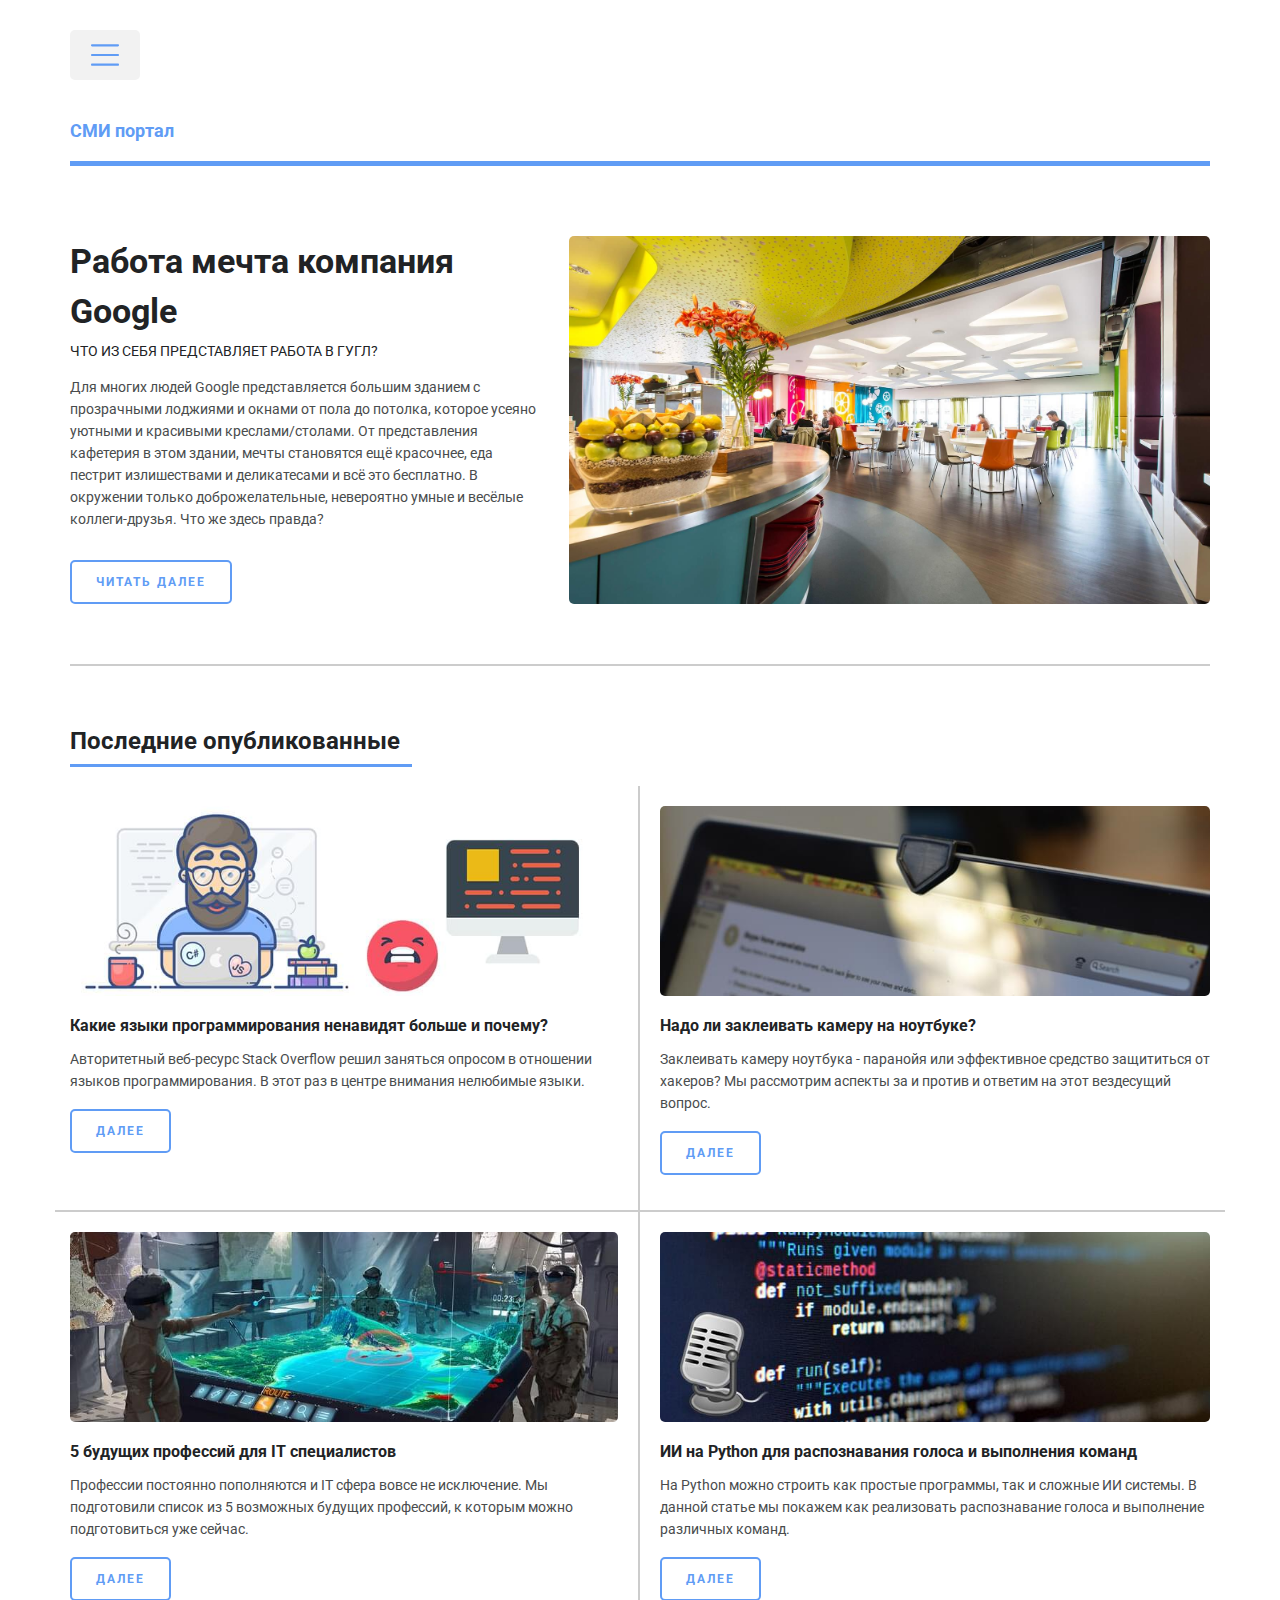
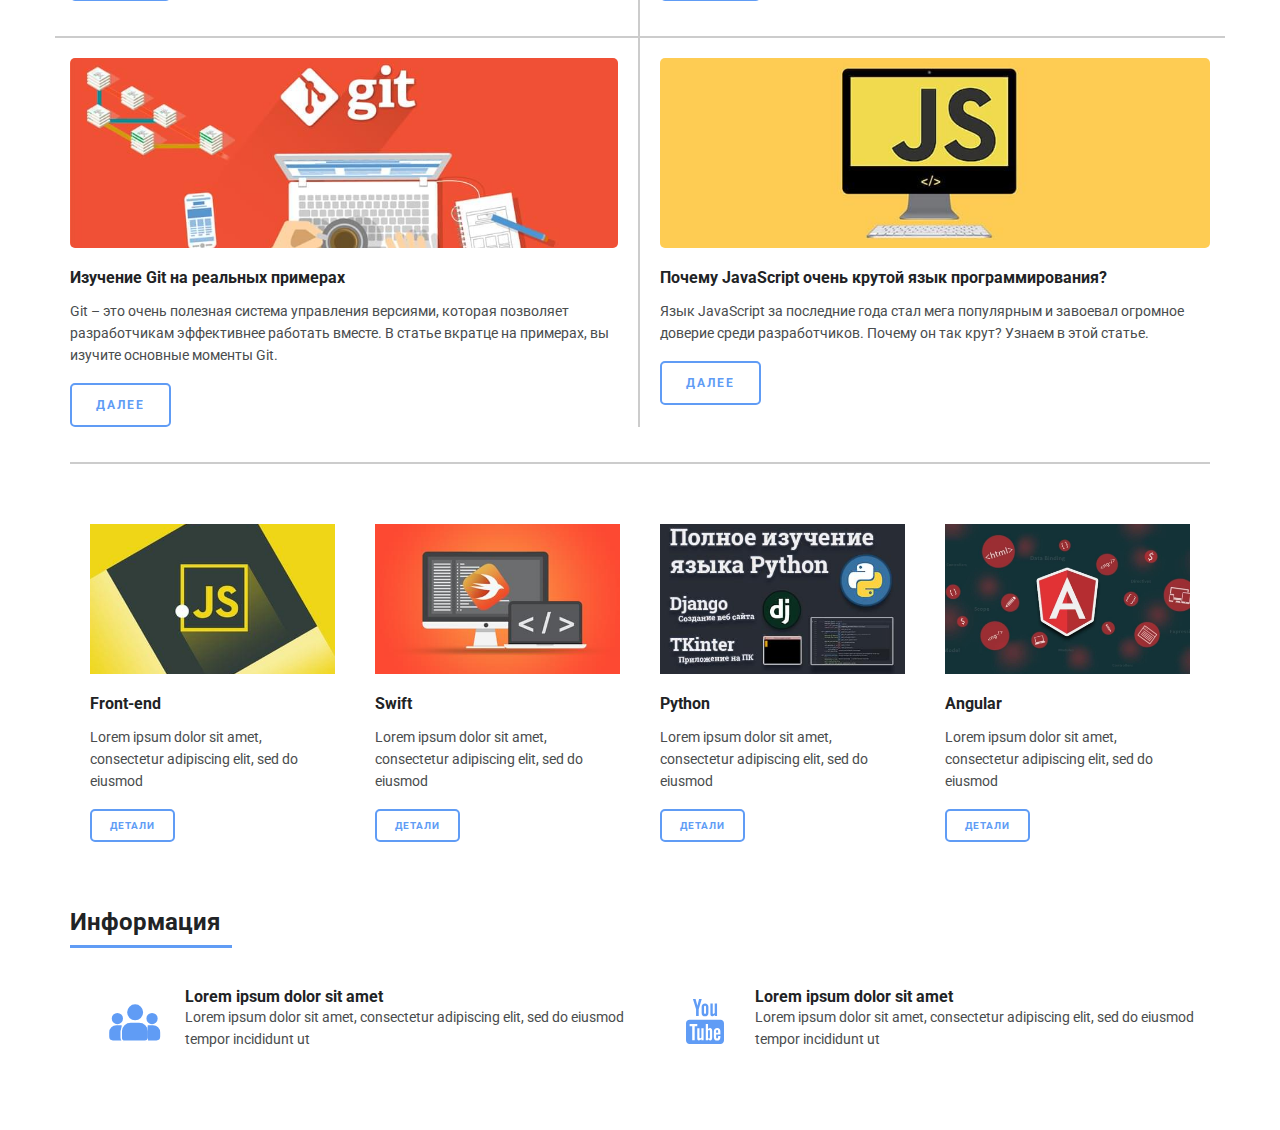
==== commit 4ee44a19: "Version 2.0.0 (finish)" ====
--- a/public/index.html
+++ b/public/index.html
@@ -1 +1 @@
-<!DOCTYPE html><html lang="ru"><head><meta charset="UTF-8"><meta name="viewport" content="width=device-width, initial-scale=1.0"><meta http-equiv="X-UA-Compatible" content="ie=edge"><link rel="stylesheet" href="style/bootstrap-grid.min.css"><link rel="stylesheet" href="style/main.css"><title>Diplom</title></head><body><div class="menu-bar"><div class="search"><form><input type="text" placeholder="Поиск"></form></div><div class="menu"><span>Меню</span><p><a href="#">Главная</a></p><p><a href="#">Про нас</a></p><p><a href="#">Контакты</a></p></div><div class="info"><span>Информация про нас</span><div class="info-block"><div class="img">    </div><p>Lorem ipsum dolor sit amet, consectetur adipisicing elit.</p></div><div class="info-block"><div class="img">    </div><p>Lorem ipsum dolor sit amet, consectetur adipisicing elit.</p><form><input type="button" value="ДАЛЕЕ"></form></div></div><div class="help"><span>Помощь</span><p>Lorem ipsum dolor sit amet, consectetur adipiscing elit. Sed eu leo lacus. Nullam venenatis, dui nec luctus malesuada, mauris nibh finibus neque, sed aliquam eros augue ac leo.</p><div class="contact"><div class="img"><svg version="1.1" id="Capa_1" xmlns="http://www.w3.org/2000/svg" xmlns:xlink="http://www.w3.org/1999/xlink" x="0px" y="0px"width="27px" fill="#609cf5" height="27px" viewBox="0 0 478.125 478.125" style="enable-background:new 0 0 478.125 478.125;"xml:space="preserve"><g><path d="M439.875,86.062H38.25C17.212,86.062,0,103.275,0,124.312v229.5c0,21.037,17.212,38.25,38.25,38.25h401.625c21.037,0,38.25-17.213,38.25-38.25v-229.5C478.125,103.275,460.912,86.062,439.875,86.062z M430.312,105.188l-191.25,166.388L47.812,105.188H430.312z M459,353.812c0,11.475-7.65,19.125-19.125,19.125H38.25c-11.475,0-19.125-9.562-19.125-19.125v-229.5c0-5.737,1.913-9.562,5.737-13.388l214.2,185.513l214.2-185.513c3.825,3.825,5.737,7.65,5.737,13.388V353.812z"/></g></div><p>test@itproger.com</p></div><div class="contact"><div class="img"><svg version="1.1" id="Capa_1" xmlns="http://www.w3.org/2000/svg" xmlns:xlink="http://www.w3.org/1999/xlink" x="0px" y="0px" fill="#609cf5"width="27px" height="27px" viewBox="0 0 477.156 477.156" style="enable-background:new 0 0 477.156 477.156;"xml:space="preserve"><g><path d="M475.009,380.316l-2.375-7.156c-5.625-16.719-24.062-34.156-41-38.75l-62.688-17.125c-17-4.625-41.25,1.594-53.688,14.031l-22.688,22.688c-82.453-22.28-147.109-86.938-169.359-169.375L145.9,161.94c12.438-12.438,18.656-36.656,14.031-53.656l-17.094-62.719c-4.625-16.969-22.094-35.406-38.781-40.969L96.9,2.19c-16.719-5.563-40.563,0.063-53,12.5L9.962,48.659C3.899,54.69,0.024,71.94,0.024,72.003c-1.187,107.75,41.063,211.562,117.281,287.781c76.031,76.031,179.454,118.219,286.891,117.313c0.562,0,18.312-3.813,24.375-9.845l33.938-33.938C474.946,420.878,480.571,397.035,475.009,380.316z"/></g></div><p>00 (000) 000 - 000</p></div><div class="contact"><div class="img"><svg version="1.1" id="Capa_1" xmlns="http://www.w3.org/2000/svg" xmlns:xlink="http://www.w3.org/1999/xlink" x="0px" y="0px" fill="#609cf5"width="27px" height="27px" viewBox="0 0 460.298 460.297" style="enable-background:new 0 0 460.298 460.297;"xml:space="preserve"><g><g><path d="M230.149,120.939L65.986,256.274c0,0.191-0.048,0.472-0.144,0.855c-0.094,0.38-0.144,0.656-0.144,0.852v137.041c0,4.948,1.809,9.236,5.426,12.847c3.616,3.613,7.898,5.431,12.847,5.431h109.63V303.664h73.097v109.64h109.629c4.948,0,9.236-1.814,12.847-5.435c3.617-3.607,5.432-7.898,5.432-12.847V257.981c0-0.76-0.104-1.334-0.288-1.707L230.149,120.939z"/><path d="M457.122,225.438L394.6,173.476V56.989c0-2.663-0.856-4.853-2.574-6.567c-1.704-1.712-3.894-2.568-6.563-2.568h-54.816c-2.666,0-4.855,0.856-6.57,2.568c-1.711,1.714-2.566,3.905-2.566,6.567v55.673l-69.662-58.245c-6.084-4.949-13.318-7.423-21.694-7.423c-8.375,0-15.608,2.474-21.698,7.423L3.172,225.438c-1.903,1.52-2.946,3.566-3.14,6.136c-0.193,2.568,0.472,4.811,1.997,6.713l17.701,21.128c1.525,1.712,3.521,2.759,5.996,3.142c2.285,0.192,4.57-0.476,6.855-1.998L230.149,95.817l197.57,164.741c1.526,1.328,3.521,1.991,5.996,1.991h0.858c2.471-0.376,4.463-1.43,5.996-3.138l17.703-21.125c1.522-1.906,2.189-4.145,1.991-6.716C460.068,229.007,459.021,226.961,457.122,225.438z"/></g></g></div><p>USA Washington Seattle Northway 13002</p></div></div></div><div class="container"><div class="row nav"><div class="col p-md-0"><div class="nav-touch"><svg version="1.1" xmlns="http://www.w3.org/2000/svg" viewBox="0 0 226.216 226.216" xmlns:xlink="http://www.w3.org/1999/xlink" enable-background="new 0 0 226.216 226.216" width="28px" height="50px"><g><g><path d="M8.701,43.503h208.814c5.22,0,8.701-3.48,8.701-8.701s-3.48-8.701-8.701-8.701H8.701C3.48,26.102,0,29.582,0,34.802    S3.48,43.503,8.701,43.503z"/><path d="m217.515,104.407h-208.814c-5.22,0-8.701,3.48-8.701,8.701s3.48,8.701 8.701,8.701h208.814c5.22,0 8.701-3.48 8.701-8.701s-3.481-8.701-8.701-8.701z"/><path d="m217.515,182.713h-208.814c-5.22,0-8.701,3.48-8.701,8.701s3.48,8.701 8.701,8.701h208.814c5.22,0 8.701-3.48 8.701-8.701s-3.481-8.701-8.701-8.701z"/></g></g></svg></div></div></div><div class="row smi"><div class="col p-md-0"><div class="smi-portal">СМИ портал</div></div></div><div class="row header"><div class="col-12 col-md-5 p-md-0 order-2 order-md-1"><h1>Работа мечта компания Google</h1><p>ЧТО ИЗ СЕБЯ ПРЕДСТАВЛЯЕТ РАБОТА В ГУГЛ?</p><span>Для многих людей Google представляется большим зданием с прозрачными лоджиями и окнами от пола до потолка, которое усеяно уютными и красивыми креслами/столами. От представления кафетерия в этом здании, мечты становятся ещё красочнее, еда пестрит излишествами и деликатесами и всё это бесплатно. В окружении только доброжелательные, невероятно умные и весёлые коллеги-друзья. Что же здесь правда?</span><form><input type="button" value="ЧИТАТЬ ДАЛЕЕ"></form></div><div class="col-12 col-md-7 p-md-0 pl-md-4 mb-3 mb-md-0 order-1 order-md-2"><div class="img">    </div></div></div><div class="row title-name last-publish"><div class="col p-md-0"><span>Последние опубликованные</span></div></div><div class="row article-one"><div class="col-12 col-md-6 p-md-0"><div class="block-news"><a href="#"><div class="img">    </div></a><h3>Какие языки программирования ненавидят больше и почему?</h3><p>Авторитетный веб-ресурс Stack Overflow решил заняться опросом в отношении языков программирования. В этот раз в центре внимания нелюбимые языки.</p><form><input type="button" value="ДАЛЕЕ"></form></div></div><div class="col-12 col-md-6 p-md-0"><div class="block-news two-colum"><a href="#"><div class="img">    </div></a><h3>Какие языки программирования ненавидят больше и почему?</h3><p>Авторитетный веб-ресурс Stack Overflow решил заняться опросом в отношении языков программирования. В этот раз в центре внимания нелюбимые языки.</p><form><input type="button" value="ДАЛЕЕ"></form></div></div></div><div class="row article-one"><div class="col-12 col-md-6 p-md-0"><div class="block-news"><a href="#"><div class="img">    </div></a><h3>Какие языки программирования ненавидят больше и почему?</h3><p>Авторитетный веб-ресурс Stack Overflow решил заняться опросом в отношении языков программирования. В этот раз в центре внимания нелюбимые языки.Авторитетный веб-ресурс Stack Overflow решил заняться опросом в отношении языков программирования. В этот раз в центре внимания нелюбимые языки.</p><form><input type="button" value="ДАЛЕЕ"></form></div></div><div class="col-12 col-md-6 p-md-0"><div class="block-news two-colum"><a href="#"><div class="img">    </div></a><h3>Какие языки программирования ненавидят больше и почему?</h3><p>Авторитетный веб-ресурс Stack Overflow решил заняться опросом в отношении языков программирования. В этот раз в центре внимания нелюбимые языки.</p><form><input type="button" value="ДАЛЕЕ"></form></div></div></div><div class="row article-one"><div class="col-12 col-md-6 p-md-0"><div class="block-news last-block"><a href="#"><div class="img">    </div></a><h3>Какие языки программирования ненавидят больше и почему?</h3><p>Авторитетный веб-ресурс Stack Overflow решил заняться опросом в отношении языков программирования. В этот раз в центре внимания нелюбимые языки.</p><form><input type="button" value="ДАЛЕЕ"></form></div></div><div class="col-12 col-md-6 p-md-0"><div class="block-news two-colum last-block"><a href="#"><div class="img">    </div></a><h3>Какие языки программирования ненавидят больше и почему?</h3><p>Авторитетный веб-ресурс Stack Overflow решил заняться опросом в отношении языков программирования. В этот раз в центре внимания нелюбимые языки.</p><form><input type="button" value="ДАЛЕЕ"></form></div></div></div><div class="row article-two"><div class="col-12 col-md-6 col-xl-3 p-md-0"><div class="block-bottom-news"><a href="#"><div class="img">    </div></a><h3>Swift</h3><p>Lorem ipsum dolor sit amet, consectetur adipiscing elit, sed do eiusmod</p><form><input type="button" value="ДЕТАЛИ"></form></div></div><div class="col-12 col-md-6 col-xl-3 p-md-0"><div class="block-bottom-news two-colum"><a href="#"><div class="img">    </div></a><h3>Swift</h3><p>Lorem ipsum dolor sit amet, consectetur adipiscing elit, sed do eiusmod</p><form><input type="button" value="ДЕТАЛИ"></form></div></div><div class="col-12 col-md-6 col-xl-3 p-md-0"><div class="block-bottom-news"><a href="#"><div class="img">    </div></a><h3>Swift</h3><p>Lorem ipsum dolor sit amet, consectetur adipiscing elit, sed do eiusmod</p><form><input type="button" value="ДЕТАЛИ"></form></div></div><div class="col-12 col-md-6 col-xl-3 p-md-0"><div class="block-bottom-news two-colum"><a href="#"><div class="img">    </div></a><h3>Swift</h3><p>Lorem ipsum dolor sit amet, consectetur adipiscing elit, sed do eiusmod</p><form><input type="button" value="ДЕТАЛИ"></form></div></div></div><div class="row title-name"><div class="col p-md-0"><span>Информация</span></div></div><div class="row footer"><div class="col-12 col-md-12 col-xl-6"><div class="footer-block"><div class="img"><svg fill="#609cf5" height="40" viewBox="0 0 35 27" width="100" xmlns="http://www.w3.org/2000/svg"><path d="M5.60001 12.6C7.1464 12.6 8.39999 11.3464 8.39999 9.8C8.39999 8.25361 7.1464 7 5.60001 7C4.05361 7 2.8 8.25361 2.8 9.8C2.8 11.3464 4.05361 12.6 5.60001 12.6Z" stroke="#609cf5" stroke-miterlimit="10" stroke-width="2"/><path d="M8.3 23.6H2.60001C1.70001 23.6 1.10001 22.9 1.10001 22V19.2C1.10001 17 2.8 15.3 5 15.3H8.5" stroke="#609cf5" stroke-miterlimit="10" stroke-width="2"/><path d="M17.6 10C20.0301 10 22 8.03007 22 5.60001C22 3.16996 20.0301 1.20001 17.6 1.20001C15.17 1.20001 13.2 3.16996 13.2 5.60001C13.2 8.03007 15.17 10 17.6 10Z" stroke="#609cf5" stroke-miterlimit="10" stroke-width="2"/><path d="M24.1 25.2H10.7C9.3 25.2 8.2 24.1 8.2 22.7V18.4C8.2 15 11.1 12.2 14.6 12.2H20.3C23.8 12.2 26.7 15 26.7 18.4V22.7C26.6 24.1 25.5 25.2 24.1 25.2Z" stroke="white" stroke-miterlimit="10" stroke-width="1"/><path d="M29 12.6C30.5464 12.6 31.8 11.3464 31.8 9.8C31.8 8.25361 30.5464 7 29 7C27.4536 7 26.2 8.25361 26.2 9.8C26.2 11.3464 27.4536 12.6 29 12.6Z" stroke="#609cf5" stroke-miterlimit="10" stroke-width="2"/><path d="M26.3 23.6H32C32.9 23.6 33.5 22.9 33.5 22V19.2C33.5 17 31.8 15.3 29.6 15.3H26.1" stroke="#609cf5" stroke-miterlimit="10" stroke-width="2"/></svg></div><div class="content"><h5>Lorem ipsum dolor sit amet</h5><p>Lorem ipsum dolor sit amet, consectetur adipiscing elit, sed do eiusmod tempor incididunt ut</p></div></div></div><div class="col-12 col-md-12 col-xl-6"><div class="footer-block"><div class="img"><svg enable-background="new 0 0 512 512" fill="#609cf5" height="45px" id="Слой_1" version="1.1" viewBox="0 0 512 512" width="100px" xml:space="preserve" xmlns="http://www.w3.org/2000/svg" xmlns:xlink="http://www.w3.org/1999/xlink"><g id="You_tube_2_"><polygon points="154.41,194.722 184.315,194.722 184.315,115.755 219.11,0.009 188.736,0.009 169.566,77.851 148.942,0.009    118.818,0.009 154.41,115.755  "/><path d="M335.933,196.814c8.029,0,19.187-4.219,30.687-17.937v15.843h26.563V51.102h-26.563v108.996   c-3.232,4.094-10.438,10.781-15.607,10.781c-5.671,0-7.077-3.906-7.077-9.688V51.102h-26.546V171.16   C317.387,185.315,321.699,196.814,335.933,196.814z"/><path d="M217.751,158.911c0,25.312,13.155,38.499,38.92,38.499c21.356,0,38.17-14.375,38.17-38.499V88.506   c0-22.468-16.655-38.592-38.17-38.592c-23.392,0-38.92,15.531-38.92,38.592V158.911L217.751,158.911z M245.093,90.881   c0-7.875,3.593-13.718,11.046-13.718c8.141,0,11.64,5.687,11.64,13.718v66.81c0,7.812-3.968,13.562-11.107,13.562   c-7.345,0-11.578-6-11.578-13.562L245.093,90.881L245.093,90.881z"/><path d="M393.961,353.402c-9.373,0-11.296,6.625-11.296,16v13.875h22.345v-13.875C404.992,360.186,403.055,353.402,393.961,353.402   z"/><path d="M295.637,354.246c-1.75,0.906-3.517,2.281-5.219,4.189v85.215c2.063,2.25,4.047,3.844,5.983,4.813   c4.125,2.094,10.14,2.281,12.938-1.406c1.469-1.938,2.201-5.029,2.201-9.438v-70.623c0-4.592-0.904-8.123-2.701-10.498   C305.777,352.436,300.06,351.965,295.637,354.246z"/><path d="M432.631,235.688H79.367c-21.687,0-39.264,17.656-39.264,39.468v197.367c0,21.813,17.578,39.467,39.264,39.467h353.265   c21.688,0,39.265-17.654,39.265-39.467V275.156C471.895,253.344,454.317,235.688,432.631,235.688z M138.911,469.68h-28.483V311.186   H80.977V284.25h87.402v26.936h-29.467V469.68z M240.218,469.68h-25.296v-15.094c-4.656,5.594-9.515,9.814-14.546,12.719   c-13.64,7.844-32.342,7.689-32.342-20.061V332.936h25.28v104.811c0,5.529,1.328,9.25,6.734,9.25c4.937,0,11.796-6.375,14.874-10.25   V332.936h25.296V469.68L240.218,469.68z M337.558,441.338c0,16.967-6.297,30.092-23.124,30.092c-9.266,0-16.969-3.404-24.016-12.25   v10.5H264.89V284.25h25.528v59.717c5.703-7,13.469-12.781,22.498-12.781c18.517,0,24.642,15.75,24.642,34.279V441.338   L337.558,441.338z M431.037,404.494h-48.372v25.813c0,10.25,0.875,19.125,11.046,19.125c10.673,0,11.281-7.219,11.281-19.125v-9.5   h26.045v10.281c0,26.342-11.265,42.279-37.902,42.279c-24.155,0-36.498-17.656-36.498-42.279v-61.404   c0-23.748,15.606-40.217,38.42-40.217c24.265,0,35.98,15.5,35.98,40.217l0,0V404.494L431.037,404.494z"/></g></svg></div><div class="content"><h5>Lorem ipsum dolor sit amet</h5><p>Lorem ipsum dolor sit amet, consectetur adipiscing elit, sed do eiusmod tempor incididunt ut</p></div></div></div></div></div><script src="js/index.js"></script></body></html>+<!DOCTYPE html><html lang="ru"><head><meta charset="UTF-8"><meta name="viewport" content="width=device-width, initial-scale=1.0"><meta http-equiv="X-UA-Compatible" content="ie=edge"><link rel="stylesheet" href="style/bootstrap-grid.min.css"><link rel="stylesheet" href="style/main.css"><title>Diplom</title></head><body><div class="menu-bar"><div class="search"><form><input type="text" placeholder="Поиск"></form></div><div class="menu"><span>Меню</span><p><a href="#">Главная</a></p><p><a href="#">Про нас</a></p><p><a href="#">Контакты</a></p></div><div class="info"><span>Информация про нас</span><div class="info-block"><a href="#"><div class="img">    </div></a><p>На днях был придуман новый язык программирования - Kotik!</p></div><div class="info-block"><a href="#"><div class="img">    </div></a><p>Эксперты усомнились в подлинности данных, которые предоставила компания Apple</p><form><input type="button" value="ДАЛЕЕ"></form></div></div><div class="help"><span>Помощь</span><p>Lorem ipsum dolor sit amet, consectetur adipiscing elit. Sed eu leo lacus. Nullam venenatis, dui nec luctus malesuada, mauris nibh finibus neque, sed aliquam eros augue ac leo.</p><div class="contact"><div class="img"><svg version="1.1" id="Capa_1" xmlns="http://www.w3.org/2000/svg" xmlns:xlink="http://www.w3.org/1999/xlink" x="0px" y="0px"width="27px" fill="#609cf5" height="27px" viewBox="0 0 478.125 478.125" style="enable-background:new 0 0 478.125 478.125;"xml:space="preserve"><g><path d="M439.875,86.062H38.25C17.212,86.062,0,103.275,0,124.312v229.5c0,21.037,17.212,38.25,38.25,38.25h401.625c21.037,0,38.25-17.213,38.25-38.25v-229.5C478.125,103.275,460.912,86.062,439.875,86.062z M430.312,105.188l-191.25,166.388L47.812,105.188H430.312z M459,353.812c0,11.475-7.65,19.125-19.125,19.125H38.25c-11.475,0-19.125-9.562-19.125-19.125v-229.5c0-5.737,1.913-9.562,5.737-13.388l214.2,185.513l214.2-185.513c3.825,3.825,5.737,7.65,5.737,13.388V353.812z"/></g></div><p>test@itproger.com</p></div><div class="contact"><div class="img"><svg version="1.1" id="Capa_1" xmlns="http://www.w3.org/2000/svg" xmlns:xlink="http://www.w3.org/1999/xlink" x="0px" y="0px" fill="#609cf5"width="27px" height="27px" viewBox="0 0 477.156 477.156" style="enable-background:new 0 0 477.156 477.156;"xml:space="preserve"><g><path d="M475.009,380.316l-2.375-7.156c-5.625-16.719-24.062-34.156-41-38.75l-62.688-17.125c-17-4.625-41.25,1.594-53.688,14.031l-22.688,22.688c-82.453-22.28-147.109-86.938-169.359-169.375L145.9,161.94c12.438-12.438,18.656-36.656,14.031-53.656l-17.094-62.719c-4.625-16.969-22.094-35.406-38.781-40.969L96.9,2.19c-16.719-5.563-40.563,0.063-53,12.5L9.962,48.659C3.899,54.69,0.024,71.94,0.024,72.003c-1.187,107.75,41.063,211.562,117.281,287.781c76.031,76.031,179.454,118.219,286.891,117.313c0.562,0,18.312-3.813,24.375-9.845l33.938-33.938C474.946,420.878,480.571,397.035,475.009,380.316z"/></g></div><p>00 (000) 000 - 000</p></div><div class="contact"><div class="img"><svg version="1.1" id="Capa_1" xmlns="http://www.w3.org/2000/svg" xmlns:xlink="http://www.w3.org/1999/xlink" x="0px" y="0px" fill="#609cf5"width="27px" height="27px" viewBox="0 0 460.298 460.297" style="enable-background:new 0 0 460.298 460.297;"xml:space="preserve"><g><g><path d="M230.149,120.939L65.986,256.274c0,0.191-0.048,0.472-0.144,0.855c-0.094,0.38-0.144,0.656-0.144,0.852v137.041c0,4.948,1.809,9.236,5.426,12.847c3.616,3.613,7.898,5.431,12.847,5.431h109.63V303.664h73.097v109.64h109.629c4.948,0,9.236-1.814,12.847-5.435c3.617-3.607,5.432-7.898,5.432-12.847V257.981c0-0.76-0.104-1.334-0.288-1.707L230.149,120.939z"/><path d="M457.122,225.438L394.6,173.476V56.989c0-2.663-0.856-4.853-2.574-6.567c-1.704-1.712-3.894-2.568-6.563-2.568h-54.816c-2.666,0-4.855,0.856-6.57,2.568c-1.711,1.714-2.566,3.905-2.566,6.567v55.673l-69.662-58.245c-6.084-4.949-13.318-7.423-21.694-7.423c-8.375,0-15.608,2.474-21.698,7.423L3.172,225.438c-1.903,1.52-2.946,3.566-3.14,6.136c-0.193,2.568,0.472,4.811,1.997,6.713l17.701,21.128c1.525,1.712,3.521,2.759,5.996,3.142c2.285,0.192,4.57-0.476,6.855-1.998L230.149,95.817l197.57,164.741c1.526,1.328,3.521,1.991,5.996,1.991h0.858c2.471-0.376,4.463-1.43,5.996-3.138l17.703-21.125c1.522-1.906,2.189-4.145,1.991-6.716C460.068,229.007,459.021,226.961,457.122,225.438z"/></g></g></div><p>USA Washington Seattle Northway 13002</p></div></div></div><div class="container"><div class="row nav"><div class="col p-md-0"><div class="nav-touch"><svg version="1.1" xmlns="http://www.w3.org/2000/svg" viewBox="0 0 226.216 226.216" xmlns:xlink="http://www.w3.org/1999/xlink" enable-background="new 0 0 226.216 226.216" width="28px" height="50px"><g><g><path d="M8.701,43.503h208.814c5.22,0,8.701-3.48,8.701-8.701s-3.48-8.701-8.701-8.701H8.701C3.48,26.102,0,29.582,0,34.802    S3.48,43.503,8.701,43.503z"/><path d="m217.515,104.407h-208.814c-5.22,0-8.701,3.48-8.701,8.701s3.48,8.701 8.701,8.701h208.814c5.22,0 8.701-3.48 8.701-8.701s-3.481-8.701-8.701-8.701z"/><path d="m217.515,182.713h-208.814c-5.22,0-8.701,3.48-8.701,8.701s3.48,8.701 8.701,8.701h208.814c5.22,0 8.701-3.48 8.701-8.701s-3.481-8.701-8.701-8.701z"/></g></g></svg></div></div></div><div class="row smi"><div class="col p-md-0"><div class="smi-portal">СМИ портал</div></div></div><div class="row header"><div class="col-12 col-md-5 p-md-0 order-2 order-md-1"><h1>Работа мечта компания Google</h1><p>ЧТО ИЗ СЕБЯ ПРЕДСТАВЛЯЕТ РАБОТА В ГУГЛ?</p><span>Для многих людей Google представляется большим зданием с прозрачными лоджиями и окнами от пола до потолка, которое усеяно уютными и красивыми креслами/столами. От представления кафетерия в этом здании, мечты становятся ещё красочнее, еда пестрит излишествами и деликатесами и всё это бесплатно. В окружении только доброжелательные, невероятно умные и весёлые коллеги-друзья. Что же здесь правда?</span><form><input type="button" value="ЧИТАТЬ ДАЛЕЕ"></form></div><div class="col-12 col-md-7 p-md-0 pl-md-4 mb-3 mb-md-0 order-1 order-md-2"><div class="img">    </div></div></div><div class="row title-name last-publish"><div class="col p-md-0"><span>Последние опубликованные</span></div></div><div class="row article-one"><div class="col-12 col-md-6 p-md-0"><div class="block-news"><a href="#"><div class="img img-top-one">    </div></a><h3>Какие языки программирования ненавидят больше и почему?</h3><p>Авторитетный веб-ресурс Stack Overflow решил заняться опросом в отношении языков программирования. В этот раз в центре внимания нелюбимые языки.</p><form><input type="button" value="ДАЛЕЕ"></form></div></div><div class="col-12 col-md-6 p-md-0"><div class="block-news two-colum"><a href="#"><div class="img img-top-two">    </div></a><h3>Надо ли заклеивать камеру на ноутбуке?</h3><p>Заклеивать камеру ноутбука - паранойя или эффективное средство защититься от хакеров? Мы рассмотрим аспекты за и против и ответим на этот вездесущий вопрос.</p><form><input type="button" value="ДАЛЕЕ"></form></div></div></div> <hr><div class="row article-one"><div class="col-12 col-md-6 p-md-0"><div class="block-news"><a href="#"><div class="img img-top-three">    </div></a><h3>5 будущих профессий для IT специалистов</h3><p>Профессии постоянно пополняются и IT сфера вовсе не исключение. Мы подготовили список из 5 возможных будущих профессий, к которым можно подготовиться уже сейчас.</p><form><input type="button" value="ДАЛЕЕ"></form></div></div><div class="col-12 col-md-6 p-md-0"><div class="block-news two-colum"><a href="#"><div class="img img-top-four">    </div></a><h3>ИИ на Python для распознавания голоса и выполнения команд</h3><p>На Python можно строить как простые программы, так и сложные ИИ системы. В данной статье мы покажем как реализовать распознавание голоса и выполнение различных команд.</p><form><input type="button" value="ДАЛЕЕ"></form></div></div></div> <hr><div class="row article-one"><div class="col-12 col-md-6 p-md-0"><div class="block-news last-block"><a href="#"><div class="img img-top-five">    </div></a><h3>Изучение Git на реальных примерах</h3><p>Git – это очень полезная система управления версиями, которая позволяет разработчикам эффективнее работать вместе. В статье вкратце на примерах, вы изучите основные моменты Git.</p><form><input type="button" value="ДАЛЕЕ"></form></div></div><div class="col-12 col-md-6 p-md-0"><div class="block-news two-colum last-block"><a href="#"><div class="img img-top-six">    </div></a><h3>Почему JavaScript очень крутой язык программирования?</h3><p>Язык JavaScript за последние года стал мега популярным и завоевал огромное доверие среди разработчиков. Почему он так крут? Узнаем в этой статье.</p><form><input type="button" value="ДАЛЕЕ"></form></div></div></div><div class="row article-two"><div class="col-12 col-md-6 col-xl-3 p-md-0"><div class="block-bottom-news"><a href="#"><div class="img">    </div></a><h3>Front-end</h3><p>Lorem ipsum dolor sit amet, consectetur adipiscing elit, sed do eiusmod</p><form><input type="button" value="ДЕТАЛИ"></form></div></div><div class="col-12 col-md-6 col-xl-3 p-md-0"><div class="block-bottom-news two-colum"><a href="#"><div class="img">    </div></a><h3>Swift</h3><p>Lorem ipsum dolor sit amet, consectetur adipiscing elit, sed do eiusmod</p><form><input type="button" value="ДЕТАЛИ"></form></div></div><div class="col-12 col-md-6 col-xl-3 p-md-0"><div class="block-bottom-news"><a href="#"><div class="img">    </div></a><h3>Python</h3><p>Lorem ipsum dolor sit amet, consectetur adipiscing elit, sed do eiusmod</p><form><input type="button" value="ДЕТАЛИ"></form></div></div><div class="col-12 col-md-6 col-xl-3 p-md-0"><div class="block-bottom-news two-colum"><a href="#"><div class="img">    </div></a><h3>Angular</h3><p>Lorem ipsum dolor sit amet, consectetur adipiscing elit, sed do eiusmod</p><form><input type="button" value="ДЕТАЛИ"></form></div></div></div><div class="row title-name"><div class="col p-md-0"><span>Информация</span></div></div><div class="row footer"><div class="col-12 col-md-12 col-xl-6"><div class="footer-block"><div class="img"><svg fill="#609cf5" height="40" viewBox="0 0 35 27" width="100" xmlns="http://www.w3.org/2000/svg"><path d="M5.60001 12.6C7.1464 12.6 8.39999 11.3464 8.39999 9.8C8.39999 8.25361 7.1464 7 5.60001 7C4.05361 7 2.8 8.25361 2.8 9.8C2.8 11.3464 4.05361 12.6 5.60001 12.6Z" stroke="#609cf5" stroke-miterlimit="10" stroke-width="2"/><path d="M8.3 23.6H2.60001C1.70001 23.6 1.10001 22.9 1.10001 22V19.2C1.10001 17 2.8 15.3 5 15.3H8.5" stroke="#609cf5" stroke-miterlimit="10" stroke-width="2"/><path d="M17.6 10C20.0301 10 22 8.03007 22 5.60001C22 3.16996 20.0301 1.20001 17.6 1.20001C15.17 1.20001 13.2 3.16996 13.2 5.60001C13.2 8.03007 15.17 10 17.6 10Z" stroke="#609cf5" stroke-miterlimit="10" stroke-width="2"/><path d="M24.1 25.2H10.7C9.3 25.2 8.2 24.1 8.2 22.7V18.4C8.2 15 11.1 12.2 14.6 12.2H20.3C23.8 12.2 26.7 15 26.7 18.4V22.7C26.6 24.1 25.5 25.2 24.1 25.2Z" stroke="white" stroke-miterlimit="10" stroke-width="1"/><path d="M29 12.6C30.5464 12.6 31.8 11.3464 31.8 9.8C31.8 8.25361 30.5464 7 29 7C27.4536 7 26.2 8.25361 26.2 9.8C26.2 11.3464 27.4536 12.6 29 12.6Z" stroke="#609cf5" stroke-miterlimit="10" stroke-width="2"/><path d="M26.3 23.6H32C32.9 23.6 33.5 22.9 33.5 22V19.2C33.5 17 31.8 15.3 29.6 15.3H26.1" stroke="#609cf5" stroke-miterlimit="10" stroke-width="2"/></svg></div><div class="content"><h5>Lorem ipsum dolor sit amet</h5><p>Lorem ipsum dolor sit amet, consectetur adipiscing elit, sed do eiusmod tempor incididunt ut</p></div></div></div><div class="col-12 col-md-12 col-xl-6"><div class="footer-block"><div class="img"><svg enable-background="new 0 0 512 512" fill="#609cf5" height="45px" id="Слой_1" version="1.1" viewBox="0 0 512 512" width="100px" xml:space="preserve" xmlns="http://www.w3.org/2000/svg" xmlns:xlink="http://www.w3.org/1999/xlink"><g id="You_tube_2_"><polygon points="154.41,194.722 184.315,194.722 184.315,115.755 219.11,0.009 188.736,0.009 169.566,77.851 148.942,0.009    118.818,0.009 154.41,115.755  "/><path d="M335.933,196.814c8.029,0,19.187-4.219,30.687-17.937v15.843h26.563V51.102h-26.563v108.996   c-3.232,4.094-10.438,10.781-15.607,10.781c-5.671,0-7.077-3.906-7.077-9.688V51.102h-26.546V171.16   C317.387,185.315,321.699,196.814,335.933,196.814z"/><path d="M217.751,158.911c0,25.312,13.155,38.499,38.92,38.499c21.356,0,38.17-14.375,38.17-38.499V88.506   c0-22.468-16.655-38.592-38.17-38.592c-23.392,0-38.92,15.531-38.92,38.592V158.911L217.751,158.911z M245.093,90.881   c0-7.875,3.593-13.718,11.046-13.718c8.141,0,11.64,5.687,11.64,13.718v66.81c0,7.812-3.968,13.562-11.107,13.562   c-7.345,0-11.578-6-11.578-13.562L245.093,90.881L245.093,90.881z"/><path d="M393.961,353.402c-9.373,0-11.296,6.625-11.296,16v13.875h22.345v-13.875C404.992,360.186,403.055,353.402,393.961,353.402   z"/><path d="M295.637,354.246c-1.75,0.906-3.517,2.281-5.219,4.189v85.215c2.063,2.25,4.047,3.844,5.983,4.813   c4.125,2.094,10.14,2.281,12.938-1.406c1.469-1.938,2.201-5.029,2.201-9.438v-70.623c0-4.592-0.904-8.123-2.701-10.498   C305.777,352.436,300.06,351.965,295.637,354.246z"/><path d="M432.631,235.688H79.367c-21.687,0-39.264,17.656-39.264,39.468v197.367c0,21.813,17.578,39.467,39.264,39.467h353.265   c21.688,0,39.265-17.654,39.265-39.467V275.156C471.895,253.344,454.317,235.688,432.631,235.688z M138.911,469.68h-28.483V311.186   H80.977V284.25h87.402v26.936h-29.467V469.68z M240.218,469.68h-25.296v-15.094c-4.656,5.594-9.515,9.814-14.546,12.719   c-13.64,7.844-32.342,7.689-32.342-20.061V332.936h25.28v104.811c0,5.529,1.328,9.25,6.734,9.25c4.937,0,11.796-6.375,14.874-10.25   V332.936h25.296V469.68L240.218,469.68z M337.558,441.338c0,16.967-6.297,30.092-23.124,30.092c-9.266,0-16.969-3.404-24.016-12.25   v10.5H264.89V284.25h25.528v59.717c5.703-7,13.469-12.781,22.498-12.781c18.517,0,24.642,15.75,24.642,34.279V441.338   L337.558,441.338z M431.037,404.494h-48.372v25.813c0,10.25,0.875,19.125,11.046,19.125c10.673,0,11.281-7.219,11.281-19.125v-9.5   h26.045v10.281c0,26.342-11.265,42.279-37.902,42.279c-24.155,0-36.498-17.656-36.498-42.279v-61.404   c0-23.748,15.606-40.217,38.42-40.217c24.265,0,35.98,15.5,35.98,40.217l0,0V404.494L431.037,404.494z"/></g></svg></div><div class="content"><h5>Lorem ipsum dolor sit amet</h5><p>Lorem ipsum dolor sit amet, consectetur adipiscing elit, sed do eiusmod tempor incididunt ut</p></div></div></div></div></div><script src="js/index.js"></script></body></html>--- a/public/style/main.css
+++ b/public/style/main.css
@@ -1 +1 @@
-@import url(https://fonts.googleapis.com/css2?family=Roboto:wght@400;700&display=swap);.article-one .block-news form input,.article-two .block-bottom-news form input,.header form input,.menu-bar .info .info-block form input{outline:0;font-size:12px;letter-spacing:2px;color:#609cf5;font-family:Roboto;font-weight:700;padding:13px 24px;border:2px solid #609cf5;background-color:#fff;border-radius:5px;-webkit-transition:all .6s ease;-o-transition:all .6s ease;transition:all .6s ease}.article-one .block-news form input:hover,.article-two .block-bottom-news form input:hover,.header form input:hover,.menu-bar .info .info-block form input:hover{cursor:pointer;background-color:#609cf5;color:#fff}.title-name span{font-size:24px;letter-spacing:0;color:#212325;font-family:Roboto;font-weight:700;line-height:50px;padding-right:12px;padding-bottom:9px;border-bottom:3px solid #609cf5}.menu-bar .help span,.menu-bar .info span,.menu-bar .menu span{font-size:18px;letter-spacing:0;color:#212325;font-family:Roboto;font-weight:700;line-height:40px;padding-right:6px;padding-bottom:8px;border-bottom:3px solid #609cf5}.article-one .block-news,.article-two .block-bottom-news{padding:20px;padding-bottom:35px}.article-one .block-news .img,.article-two .block-bottom-news .img{width:100%;height:190px;background-repeat:no-repeat;background-position:center;background-size:100%;margin-bottom:20px;-webkit-transition:all .6s ease;-o-transition:all .6s ease;transition:all .6s ease}.article-one .block-news .img:hover,.article-two .block-bottom-news .img:hover{cursor:pointer}.article-one .block-news h3,.article-two .block-bottom-news h3{font-size:16px;color:#212325;font-family:Roboto;font-weight:700;margin-bottom:13px}.article-one .block-news p,.article-two .block-bottom-news p{font-size:14px;line-height:22px;color:#494c4d;font-family:Roboto;font-weight:400}.article-one .block-news form input,.article-two .block-bottom-news form input{margin-top:17px}.menu-bar{width:0%;overflow:hidden;-webkit-transition:all .6s ease;-o-transition:all .6s ease;transition:all .6s ease;float:left;margin-top:-30px;background:#f5f6f7}.menu-bar .search{background:#eff1f2;text-align:center;padding:20px 0}.menu-bar .search form input{background:#fff;padding:11px 15px;width:90%;border:1px solid #e0e3e5;border-radius:10px;outline:0;font-size:14px;letter-spacing:2px;color:#91969a;font-family:Roboto;font-weight:400}.menu-bar .menu{margin-top:30px;padding:0 20px}.menu-bar .menu p{margin-top:40px;padding-bottom:10px;border-bottom:2px solid #ccc;margin-bottom:20px}.menu-bar .menu p a{font-size:14px;letter-spacing:0;color:#212325;font-family:Roboto;font-weight:400;text-decoration:none;-webkit-transition:all .6s ease;-o-transition:all .6s ease;transition:all .6s ease}.menu-bar .menu p a:hover{cursor:pointer;color:#609cf5}.menu-bar .info{margin-top:45px;padding:0 20px}.menu-bar .info .info-block{margin-top:45px;border-bottom:2px solid #ccc;margin-bottom:20px}.menu-bar .info .info-block .img{width:100%;height:100px;border-radius:5px;background-repeat:no-repeat;background-position:center;background-size:100%;margin-bottom:20px}.menu-bar .info .info-block p{font-size:14px;color:#494c4d;font-family:Roboto;font-weight:400;margin-bottom:30px}.menu-bar .info .info-block form input{margin-bottom:10px}.menu-bar .help{margin-top:45px;padding:0 20px}.menu-bar .help span+p{margin-top:30px;font-size:14px;color:#494c4d;font-family:Roboto;font-weight:400;margin-bottom:50px}.menu-bar .help .contact{margin-bottom:40px;display:-webkit-box;display:-webkit-flex;display:-ms-flexbox;display:flex;-webkit-box-pack:justify;-webkit-justify-content:space-between;-ms-flex-pack:justify;justify-content:space-between;-webkit-flex-wrap:wrap;-ms-flex-wrap:wrap;flex-wrap:wrap;border-bottom:2px solid #ccc;padding-bottom:10px}.menu-bar .help .contact p{width:80%;min-width:150px;font-size:14px;letter-spacing:2px;color:#494c4d;font-family:Roboto;font-weight:400;line-height:27px}*{margin:0;padding:0;font-family:Roboto,sans-serif}body{width:100%;height:100%;overflow-x:hidden}.menu-bar span+.info-block .img:first-child{background-image:url(../media)}.menu-bar .info-block+.info-block .img:first-child{background-image:url(../media)}.nav{margin-top:30px}.nav .nav-touch{text-align:center;fill:#609cf5;width:70px;height:50px;border-radius:5px;background-color:#f2f2f2;-webkit-transition:all .4s ease;-o-transition:all .4s ease;transition:all .4s ease}.nav .nav-touch:hover{cursor:pointer}.smi{margin-top:40px}.smi .smi-portal{font-size:18px;color:#609cf5;font-family:Roboto;font-weight:700;padding-bottom:20px;border-bottom:5px solid #609cf5}.header{margin-top:70px;padding-bottom:60px;border-bottom:2px solid #ccc}.header h1{text-align:center;font-size:34px;line-height:50px;color:#212325;font-family:Roboto;font-weight:700;margin-bottom:7px}.header p{text-align:center;font-size:14px;color:#212325;font-family:Roboto;font-weight:400;margin-bottom:17px}.header span{font-size:14px;letter-spacing:0;line-height:22px;color:#494c4d;font-family:Roboto;font-weight:400}.header form input{margin-top:30px}.header .img{width:100%;height:200px;border-radius:5px;background-repeat:no-repeat;background-position:center;background-size:100%;background-image:url(../media/google.jpg)}.title-name{margin-top:20px}.last-publish{margin-top:50px;margin-bottom:20px}.article-one .block-news{border-bottom:2px solid #ccc}.article-one .block-news .img{border-radius:5px}.article-one .block-news .img:hover{background-size:107%}.article-one .col-12:nth-child(1) .block-news:nth-child(1) .img{background-image:url(https://img.pngio.com/free-silver-backgrounds-pixelstalknet-silver-background-color-png-1950_1400.png)}.article-one .col-12:nth-child(1) .block-news:nth-child(2) .img{background-image:url(https://img.pngio.com/free-silver-backgrounds-pixelstalknet-silver-background-color-png-1950_1400.png)}.article-one .col-12:nth-child(1) .block-news:nth-child(3) .img{background-image:url(https://img.pngio.com/free-silver-backgrounds-pixelstalknet-silver-background-color-png-1950_1400.png)}.article-one .col-12:nth-child(2) .block-news:nth-child(1) .img{background-image:url(https://img.pngio.com/free-silver-backgrounds-pixelstalknet-silver-background-color-png-1950_1400.png)}.article-one .col-12:nth-child(2) .block-news:nth-child(2) .img{background-image:url(https://img.pngio.com/free-silver-backgrounds-pixelstalknet-silver-background-color-png-1950_1400.png)}.article-one .col-12:nth-child(2) .block-news:nth-child(3) .img{background-image:url(https://img.pngio.com/free-silver-backgrounds-pixelstalknet-silver-background-color-png-1950_1400.png)}.article-two{margin-top:15px;padding-top:40px;border-top:2px solid #ccc}.article-two .block-bottom-news .img:hover{-webkit-box-shadow:0 0 15px silver;box-shadow:0 0 15px silver}.article-two .block-bottom-news form input{font-size:10px;letter-spacing:1px;color:#609cf5;font-family:Roboto;font-weight:700;padding:9px 18px}.article-two .col-12:nth-child(1) .block-bottom-news:nth-child(1) .img{background-image:url(../media)}.article-two .col-12:nth-child(2) .block-bottom-news:nth-child(1) .img{background-image:url(../media)}.article-two .col-12:nth-child(3) .block-bottom-news:nth-child(1) .img{background-image:url(../media)}.article-two .col-12:nth-child(4) .block-bottom-news:nth-child(1) .img{background-image:url(../media)}.footer{margin-bottom:80px}.footer .footer-block{margin-top:40px;text-align:center}.footer .footer-block h5{font-size:16px;color:#212325;font-family:Roboto;font-weight:700}.footer .footer-block p{font-size:14px;line-height:22px;color:#494c4d;font-family:Roboto;font-weight:400}@media (min-width:768px) and (max-width:1199px){.article-two .block-bottom-news{padding-left:0}.article-two .block-bottom-news.two-colum{padding-right:0;padding-left:20px}}@media (min-width:768px){.header .img{height:100%}.header h1,.header p{text-align:left}.article-one .block-news{padding-left:0;border-right:2px solid #ccc}.article-one .block-news.two-colum{padding-left:20px;padding-right:0;border-right:none}.article-one .block-news.last-block{padding-bottom:0;margin-bottom:20px;border-bottom:none}.footer .footer-block{text-align:left}.footer .footer-block .content,.footer .footer-block .img{display:inline-block}.footer .footer-block .content{width:440px}}@media (max-width:714px){.menu-bar{text-align:center}.menu-bar .contact{text-align:left}}+@import url(https://fonts.googleapis.com/css2?family=Roboto:wght@400;700&display=swap);.article-one .block-news form input,.article-two .block-bottom-news form input,.header form input,.menu-bar .info .info-block form input{outline:0;font-size:12px;letter-spacing:2px;color:#609cf5;font-family:Roboto;font-weight:700;padding:13px 24px;border:2px solid #609cf5;background-color:#fff;border-radius:5px;-webkit-transition:all .6s ease;-o-transition:all .6s ease;transition:all .6s ease}.article-one .block-news form input:hover,.article-two .block-bottom-news form input:hover,.header form input:hover,.menu-bar .info .info-block form input:hover{cursor:pointer;background-color:#609cf5;color:#fff}.title-name span{font-size:24px;letter-spacing:0;color:#212325;font-family:Roboto;font-weight:700;line-height:50px;padding-right:12px;padding-bottom:9px;border-bottom:3px solid #609cf5}.menu-bar .help span,.menu-bar .info span,.menu-bar .menu span{font-size:18px;letter-spacing:0;color:#212325;font-family:Roboto;font-weight:700;line-height:40px;padding-right:6px;padding-bottom:8px;border-bottom:3px solid #609cf5}.article-one .block-news,.article-two .block-bottom-news{padding:20px;padding-bottom:85px;margin-bottom:-50px}.article-one .block-news .img,.article-two .block-bottom-news .img{width:100%;background-repeat:no-repeat;background-position:center;background-size:100%;margin-bottom:20px;-webkit-transition:all .6s ease;-o-transition:all .6s ease;transition:all .6s ease}.article-one .block-news h3,.article-two .block-bottom-news h3{font-size:16px;color:#212325;font-family:Roboto;font-weight:700;margin-bottom:13px}.article-one .block-news p,.article-two .block-bottom-news p{font-size:14px;line-height:22px;color:#494c4d;font-family:Roboto;font-weight:400}.article-one .block-news form input,.article-two .block-bottom-news form input{margin-top:17px}.menu-bar{width:0%;overflow:hidden;-webkit-transition:all .6s ease;-o-transition:all .6s ease;transition:all .6s ease;float:left;margin-top:-30px;background:#f5f6f7}.menu-bar .search{background:#eff1f2;text-align:center;padding:20px 0}.menu-bar .search form input{background:#fff;padding:11px 15px;width:90%;border:1px solid #e0e3e5;border-radius:10px;outline:0;font-size:14px;letter-spacing:2px;color:#91969a;font-family:Roboto;font-weight:400}.menu-bar .menu{margin-top:30px;padding:0 20px}.menu-bar .menu p{margin-top:40px;padding-bottom:10px;border-bottom:2px solid #ccc;margin-bottom:20px}.menu-bar .menu p a{font-size:14px;letter-spacing:0;color:#212325;font-family:Roboto;font-weight:400;text-decoration:none;-webkit-transition:all .6s ease;-o-transition:all .6s ease;transition:all .6s ease}.menu-bar .menu p a:hover{cursor:pointer;color:#609cf5}.menu-bar .info{margin-top:45px;padding:0 20px}.menu-bar .info .info-block{margin-top:45px;border-bottom:2px solid #ccc;margin-bottom:20px}.menu-bar .info .info-block .img{width:100%;height:100px;border-radius:5px;background-repeat:no-repeat;background-position:center;background-size:100%;margin-bottom:20px;-webkit-transition:all .5s ease;-o-transition:all .5s ease;transition:all .5s ease}.menu-bar .info .info-block .img:hover{background-size:104%}.menu-bar .info .info-block p{font-size:14px;color:#494c4d;font-family:Roboto;font-weight:400;margin-bottom:30px}.menu-bar .info .info-block form input{margin-bottom:10px}.menu-bar .help{margin-top:45px;padding:0 20px}.menu-bar .help span+p{margin-top:30px;font-size:14px;color:#494c4d;font-family:Roboto;font-weight:400;margin-bottom:50px}.menu-bar .help .contact{margin-bottom:40px;display:-webkit-box;display:-webkit-flex;display:-ms-flexbox;display:flex;-webkit-box-pack:justify;-webkit-justify-content:space-between;-ms-flex-pack:justify;justify-content:space-between;-webkit-flex-wrap:wrap;-ms-flex-wrap:wrap;flex-wrap:wrap;border-bottom:2px solid #ccc;padding-bottom:10px}.menu-bar .help .contact p{width:80%;min-width:150px;font-size:14px;letter-spacing:2px;color:#494c4d;font-family:Roboto;font-weight:400;line-height:27px}*{margin:0;padding:0;font-family:Roboto,sans-serif}body{width:100%;height:100%;overflow-x:hidden}hr{margin:0 -30px 0 -30px;border:1px solid #ccc}.menu-bar span+.info-block .img:first-child{background-image:url(../media/kotik.jpg)}.menu-bar .info-block+.info-block .img:first-child{background-image:url(../media/appleDocument.jpg)}.nav{margin-top:30px}.nav .nav-touch{text-align:center;fill:#609cf5;width:70px;height:50px;border-radius:5px;background-color:#f2f2f2;-webkit-transition:all .4s ease;-o-transition:all .4s ease;transition:all .4s ease}.nav .nav-touch:hover{cursor:pointer}.smi{margin-top:40px}.smi .smi-portal{font-size:18px;color:#609cf5;font-family:Roboto;font-weight:700;padding-bottom:20px;border-bottom:5px solid #609cf5}.header{margin-top:70px;padding-bottom:60px;border-bottom:2px solid #ccc}.header h1{text-align:center;font-size:34px;line-height:50px;color:#212325;font-family:Roboto;font-weight:700;margin-bottom:7px}.header p{text-align:center;font-size:14px;color:#212325;font-family:Roboto;font-weight:400;margin-bottom:17px}.header span{font-size:14px;letter-spacing:0;line-height:22px;color:#494c4d;font-family:Roboto;font-weight:400}.header form input{margin-top:30px}.header .img{width:100%;height:200px;border-radius:5px;background-repeat:no-repeat;background-position:center;background-size:100%;background-image:url(../media/google.jpg)}.title-name{margin-top:20px}.last-publish{margin-top:50px;margin-bottom:20px}.article-one .block-news .img{height:190px;border-radius:5px}.article-one .block-news .img:hover{background-size:107%}.img-top-one{background-image:url(../media/badLanguage.jpg)}.img-top-two{background-image:url(../media/camera.jpg)}.img-top-three{background-image:url(../media/2220.jpg)}.img-top-four{background-image:url(../media/python.jpg)}.img-top-five{background-image:url(../media/git.jpg)}.img-top-six{background-image:url(../media/javaScript.jpg)}.article-two{margin-top:15px;padding-top:40px;border-top:2px solid #ccc}.article-two .block-bottom-news .img{height:150px}.article-two .block-bottom-news .img:hover{-webkit-box-shadow:0 0 15px #404040;box-shadow:0 0 15px #404040}.article-two .block-bottom-news form input{font-size:10px;letter-spacing:1px;color:#609cf5;font-family:Roboto;font-weight:700;padding:9px 18px}.article-two .col-12:nth-child(1) .block-bottom-news:nth-child(1) .img{background-image:url(../media/frontEnd.jpg)}.article-two .col-12:nth-child(2) .block-bottom-news:nth-child(1) .img{background-image:url(../media/swift.jpg)}.article-two .col-12:nth-child(3) .block-bottom-news:nth-child(1) .img{background-image:url(../media/pythonHomeWork.jpg)}.article-two .col-12:nth-child(4) .block-bottom-news:nth-child(1) .img{background-image:url(../media/angular.jpg)}.footer{margin-bottom:80px}.footer .footer-block{margin-top:40px;text-align:center}.footer .footer-block h5{font-size:16px;color:#212325;font-family:Roboto;font-weight:700}.footer .footer-block p{font-size:14px;line-height:22px;color:#494c4d;font-family:Roboto;font-weight:400}@media (max-width:992px){.article-one .block-news .img{height:120px}}@media (min-width:768px) and (max-width:1199px){.article-two .block-bottom-news{padding-left:0}.article-two .block-bottom-news.two-colum{padding-right:0;padding-left:20px}}@media (min-width:768px){.header .img{height:100%}.header h1,.header p{text-align:left}.article-one .block-news{padding-left:0;border-right:2px solid #ccc}.article-one .block-news.two-colum{padding-left:20px;padding-right:0;border-right:none}.article-one .block-news.last-block{padding-bottom:0;margin-bottom:20px}.footer .footer-block{text-align:left}.footer .footer-block .content,.footer .footer-block .img{display:inline-block}.footer .footer-block .content{width:440px}}@media (max-width:714px){.menu-bar{text-align:center}.menu-bar .contact{text-align:left}}